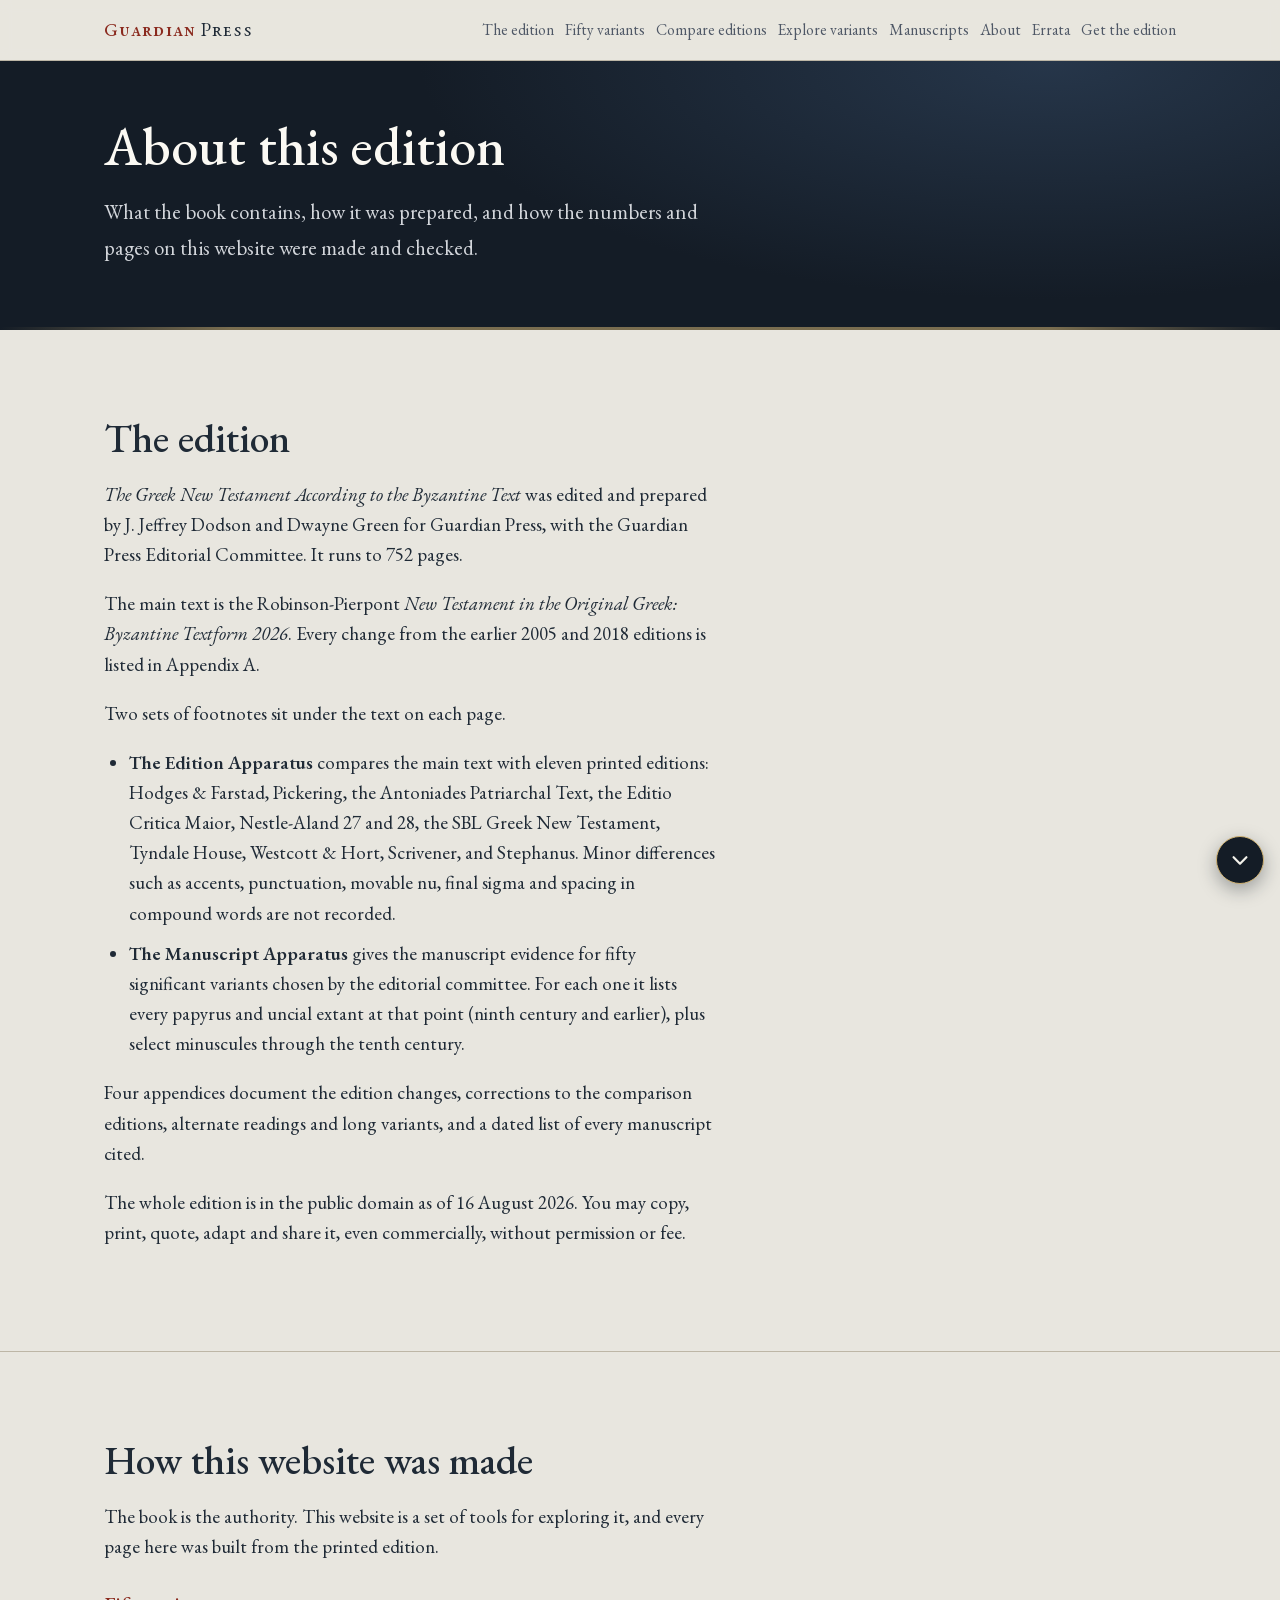
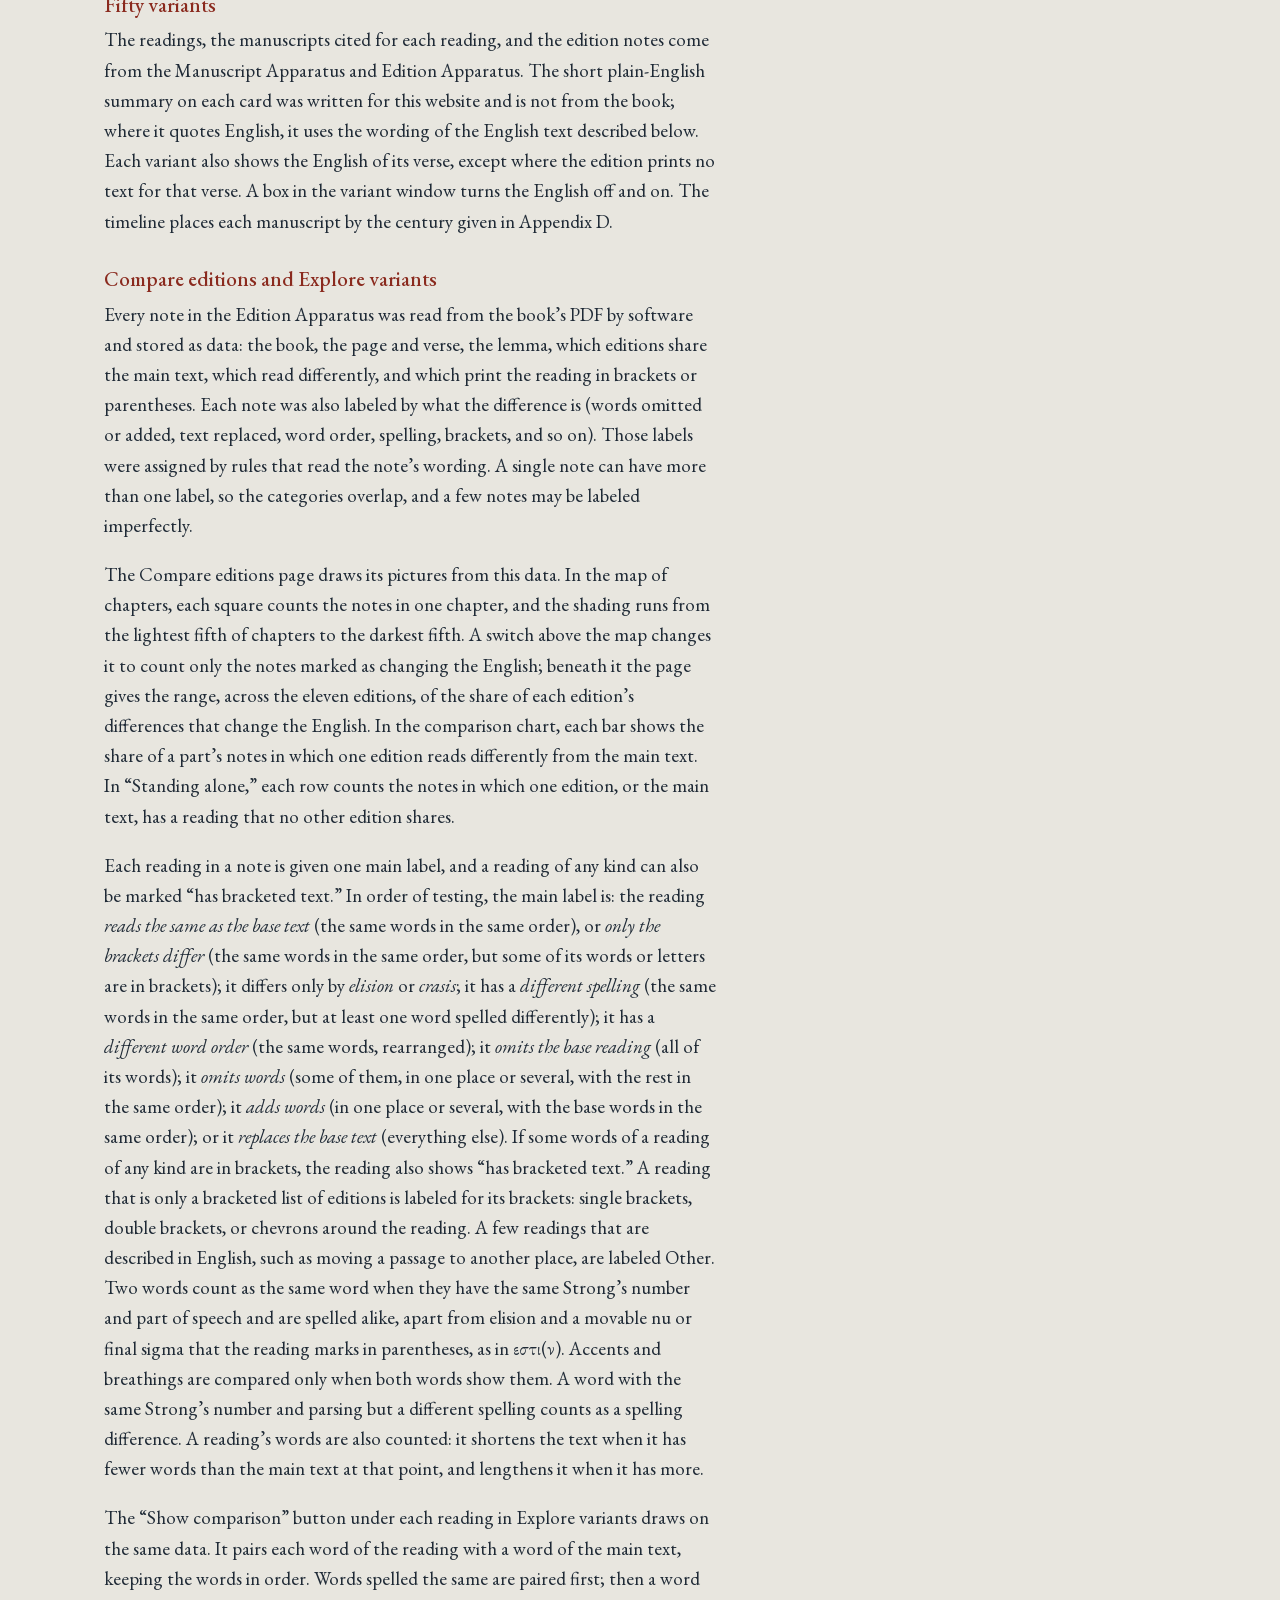
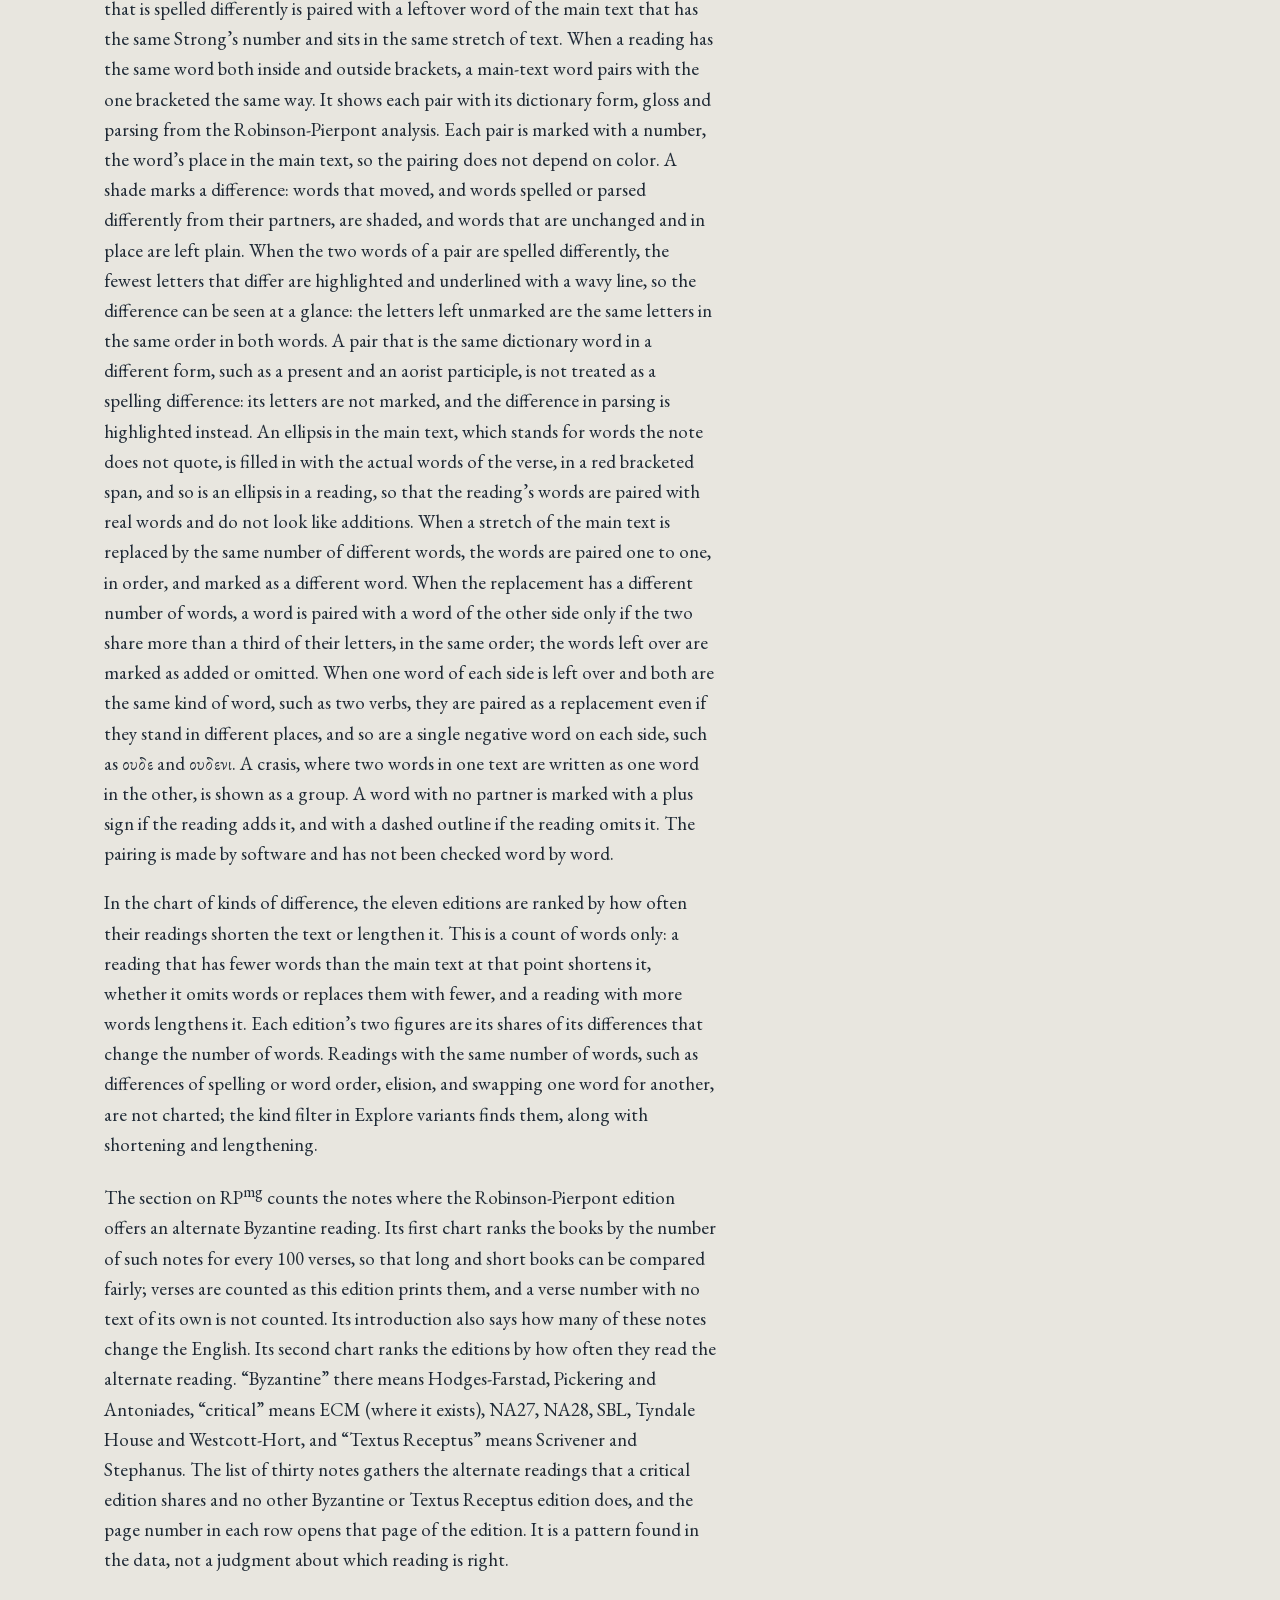
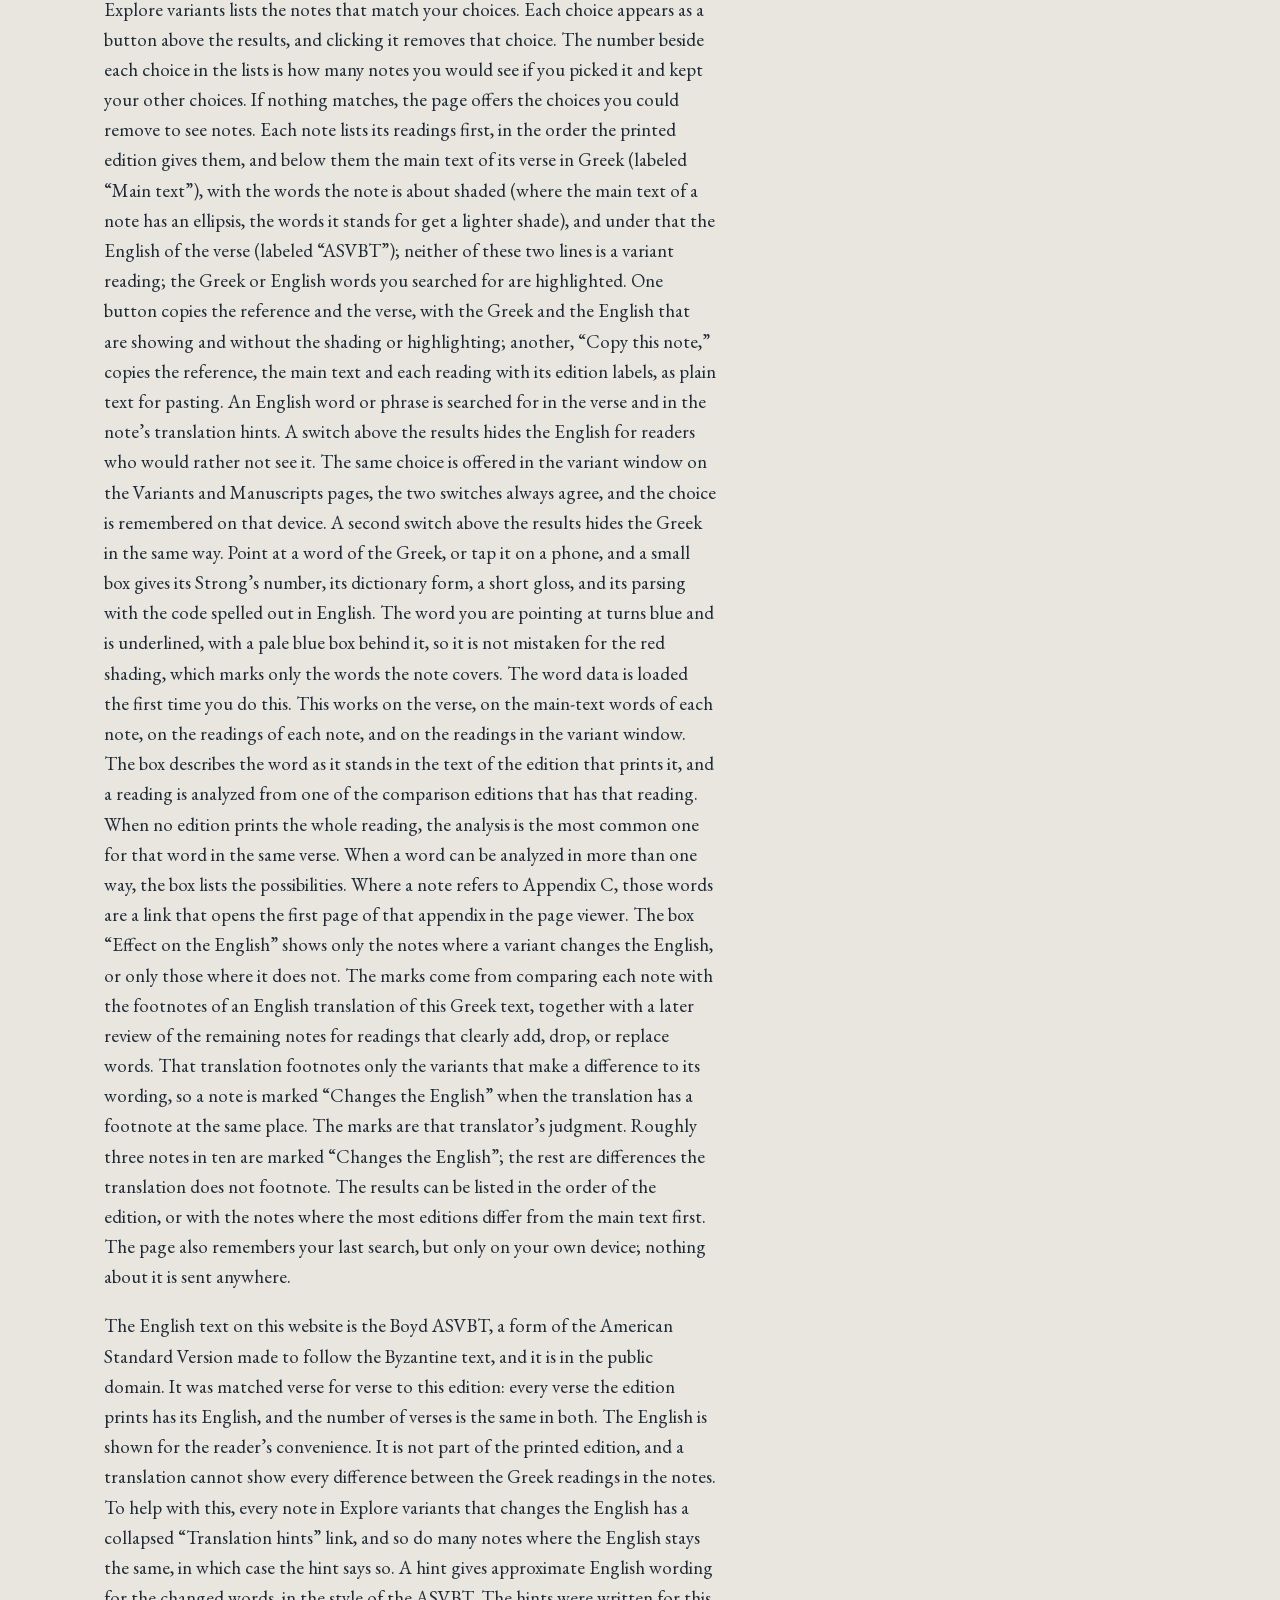
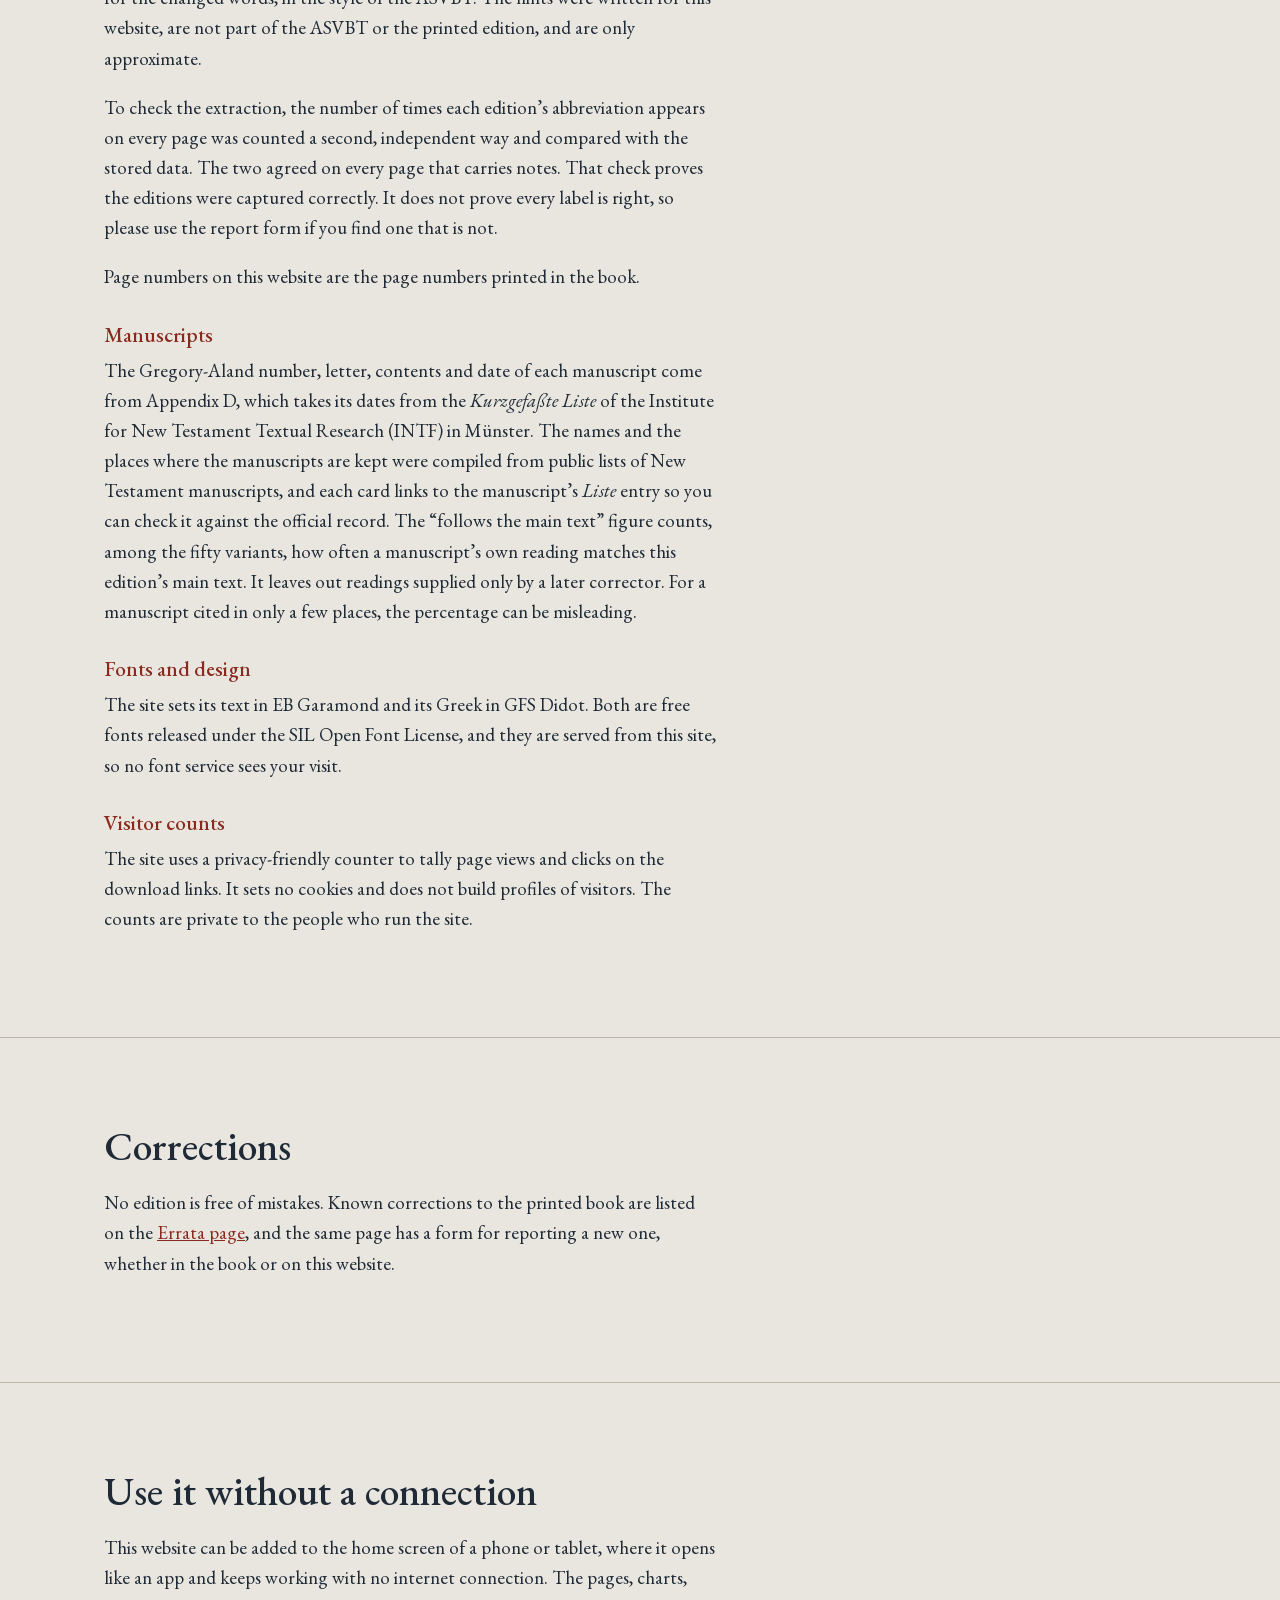
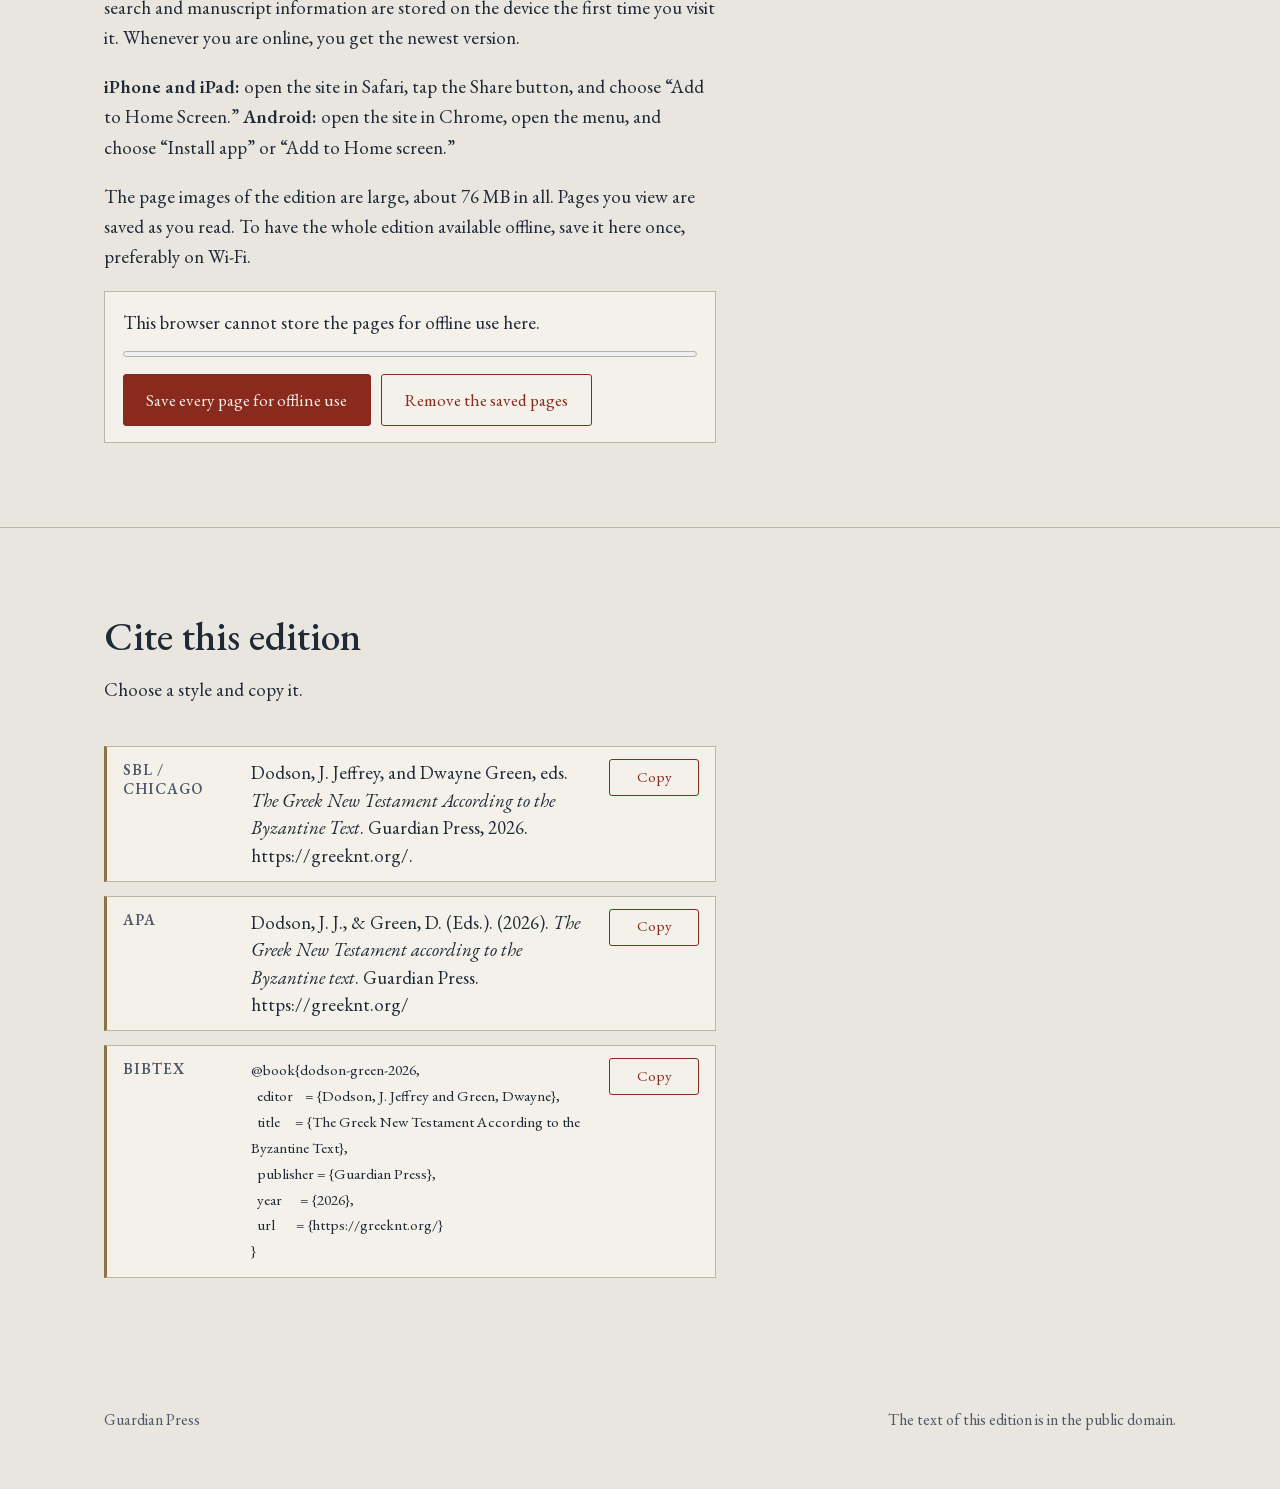
==== about.html @ 14563471 "Release" ====
<!doctype html>
<html lang="en">
<head>
<meta charset="utf-8">
<meta name="viewport" content="width=device-width, initial-scale=1">
<link rel="icon" href="favicon.ico" sizes="32x32">
<link rel="icon" href="favicon.svg" type="image/svg+xml">
<link rel="apple-touch-icon" href="apple-touch-icon.png">
<link rel="manifest" href="manifest.webmanifest">
<meta name="theme-color" content="#e8e6df">
<meta name="apple-mobile-web-app-capable" content="yes">
<meta name="apple-mobile-web-app-title" content="Greek NT">
<title>About this edition · The Greek New Testament According to the Byzantine Text</title>
<meta name="description" content="Who prepared the edition, what is in it, how the comparisons were made, and how the numbers on this website were produced and checked.">
<link rel="canonical" href="https://greeknt.org/about.html">
<meta property="og:type" content="website">
<meta property="og:site_name" content="Guardian Press">
<meta property="og:title" content="About this edition">
<meta property="og:description" content="Method and sources for The Greek New Testament According to the Byzantine Text.">
<meta property="og:url" content="https://greeknt.org/about.html">
<meta property="og:image" content="https://greeknt.org/images/social-about.jpg">
<meta name="twitter:card" content="summary_large_image">
<link rel="preload" href="fonts/EBGaramond-Regular.woff2" as="font" type="font/woff2" crossorigin>
<link rel="stylesheet" href="style.css">
<link rel="stylesheet" href="explorer.css">
<link rel="stylesheet" href="xhero.css">
<link rel="stylesheet" href="cite.css">
<link rel="stylesheet" href="about.css">
<link rel="stylesheet" href="print.css" media="print">
</head>
<body>
<a class="skip" href="#top">Skip to main content</a>

<header class="topbar">
  <div class="wrap">
    <a class="brand" href="index.html"><b>Guardian</b> Press</a>
    <nav class="nav" aria-label="Sections">
      <a href="index.html">The edition</a>
      <a href="variants.html">Fifty variants</a>
      <a href="stats.html">Compare editions</a>
      <a href="search.html">Explore variants</a>
      <a href="manuscripts.html">Manuscripts</a>
      <a href="about.html" aria-current="page">About</a>
      <a href="errata.html">Errata</a>
      <a class="nav-dl" href="index.html#get">Get the edition</a>
    </nav>
    <details class="navmenu">
      <summary>Menu</summary>
      <nav class="navmenu-list" aria-label="Menu">
        <a href="index.html">The edition</a>
        <a href="variants.html">Fifty variants</a>
        <a href="stats.html">Compare editions</a>
        <a href="search.html">Explore variants</a>
      <a href="manuscripts.html">Manuscripts</a>
      <a href="about.html" aria-current="page">About</a>
      <a href="errata.html">Errata</a>
        <a href="index.html#get">Get the edition</a>
      </nav>
    </details>
  </div>
</header>

<main id="top">

  <div class="xhero">
    <div class="wrap">
      <h1>About this edition</h1>
      <p class="lede">What the book contains, how it was prepared, and how the numbers and pages on this website were made and checked.</p>
    </div>
  </div>

  <section id="edition">
    <div class="wrap prose">
      <h2>The edition</h2>
      <p><i>The Greek New Testament According to the Byzantine Text</i> was edited and prepared by J. Jeffrey Dodson and Dwayne Green for Guardian Press, with the Guardian Press Editorial Committee. It runs to 752 pages.</p>
      <p>The main text is the Robinson-Pierpont <i>New Testament in the Original Greek: Byzantine Textform 2026</i>. Every change from the earlier 2005 and 2018 editions is listed in Appendix A.</p>
      <p>Two sets of footnotes sit under the text on each page.</p>
      <ul>
        <li><b>The Edition Apparatus</b> compares the main text with eleven printed editions: Hodges &amp; Farstad, Pickering, the Antoniades Patriarchal Text, the Editio Critica Maior, Nestle-Aland 27 and 28, the SBL Greek New Testament, Tyndale House, Westcott &amp; Hort, Scrivener, and Stephanus. Minor differences such as accents, punctuation, movable nu, final sigma and spacing in compound words are not recorded.</li>
        <li><b>The Manuscript Apparatus</b> gives the manuscript evidence for fifty significant variants chosen by the editorial committee. For each one it lists every papyrus and uncial extant at that point (ninth century and earlier), plus select minuscules through the tenth century.</li>
      </ul>
      <p>Four appendices document the edition changes, corrections to the comparison editions, alternate readings and long variants, and a dated list of every manuscript cited.</p>
      <p>The whole edition is in the public domain as of 16 August 2026. You may copy, print, quote, adapt and share it, even commercially, without permission or fee.</p>
    </div>
  </section>

  <section id="method">
    <div class="wrap prose">
      <h2>How this website was made</h2>
      <p>The book is the authority. This website is a set of tools for exploring it, and every page here was built from the printed edition.</p>

      <h3>Fifty variants</h3>
      <p>The readings, the manuscripts cited for each reading, and the edition notes come from the Manuscript Apparatus and Edition Apparatus. The short plain-English summary on each card was written for this website and is not from the book; where it quotes English, it uses the wording of the English text described below. Each variant also shows the English of its verse, except where the edition prints no text for that verse. A box in the variant window turns the English off and on. The timeline places each manuscript by the century given in Appendix D.</p>

      <h3>Compare editions and Explore variants</h3>
      <p>Every note in the Edition Apparatus was read from the book’s PDF by software and stored as data: the book, the page and verse, the lemma, which editions share the main text, which read differently, and which print the reading in brackets or parentheses. Each note was also labeled by what the difference is (words omitted or added, text replaced, word order, spelling, brackets, and so on). Those labels were assigned by rules that read the note’s wording. A single note can have more than one label, so the categories overlap, and a few notes may be labeled imperfectly.</p>
      <p>The Compare editions page draws its pictures from this data. In the map of chapters, each square counts the notes in one chapter, and the shading runs from the lightest fifth of chapters to the darkest fifth. A switch above the map changes it to count only the notes marked as changing the English; beneath it the page gives the range, across the eleven editions, of the share of each edition’s differences that change the English. In the comparison chart, each bar shows the share of a part’s notes in which one edition reads differently from the main text. In “Standing alone,” each row counts the notes in which one edition, or the main text, has a reading that no other edition shares.</p>
      <p>Each reading in a note is given one main label, and a reading of any kind can also be marked “has bracketed text.” In order of testing, the main label is: the reading <em>reads the same as the base text</em> (the same words in the same order), or <em>only the brackets differ</em> (the same words in the same order, but some of its words or letters are in brackets); it differs only by <em>elision</em> or <em>crasis</em>; it has a <em>different spelling</em> (the same words in the same order, but at least one word spelled differently); it has a <em>different word order</em> (the same words, rearranged); it <em>omits the base reading</em> (all of its words); it <em>omits words</em> (some of them, in one place or several, with the rest in the same order); it <em>adds words</em> (in one place or several, with the base words in the same order); or it <em>replaces the base text</em> (everything else). If some words of a reading of any kind are in brackets, the reading also shows “has bracketed text.” A reading that is only a bracketed list of editions is labeled for its brackets: single brackets, double brackets, or chevrons around the reading. A few readings that are described in English, such as moving a passage to another place, are labeled Other. Two words count as the same word when they have the same Strong’s number and part of speech and are spelled alike, apart from elision and a movable nu or final sigma that the reading marks in parentheses, as in εστι(ν). Accents and breathings are compared only when both words show them. A word with the same Strong’s number and parsing but a different spelling counts as a spelling difference. A reading’s words are also counted: it shortens the text when it has fewer words than the main text at that point, and lengthens it when it has more.</p>
      <p>The “Show comparison” button under each reading in Explore variants draws on the same data. It pairs each word of the reading with a word of the main text, keeping the words in order. Words spelled the same are paired first; then a word that is spelled differently is paired with a leftover word of the main text that has the same Strong’s number and sits in the same stretch of text. When a reading has the same word both inside and outside brackets, a main-text word pairs with the one bracketed the same way. It shows each pair with its dictionary form, gloss and parsing from the Robinson-Pierpont analysis. Each pair is marked with a number, the word’s place in the main text, so the pairing does not depend on color. A shade marks a difference: words that moved, and words spelled or parsed differently from their partners, are shaded, and words that are unchanged and in place are left plain. When the two words of a pair are spelled differently, the fewest letters that differ are highlighted and underlined with a wavy line, so the difference can be seen at a glance: the letters left unmarked are the same letters in the same order in both words. A pair that is the same dictionary word in a different form, such as a present and an aorist participle, is not treated as a spelling difference: its letters are not marked, and the difference in parsing is highlighted instead. An ellipsis in the main text, which stands for words the note does not quote, is filled in with the actual words of the verse, in a red bracketed span, and so is an ellipsis in a reading, so that the reading’s words are paired with real words and do not look like additions. When a stretch of the main text is replaced by the same number of different words, the words are paired one to one, in order, and marked as a different word. When the replacement has a different number of words, a word is paired with a word of the other side only if the two share more than a third of their letters, in the same order; the words left over are marked as added or omitted. When one word of each side is left over and both are the same kind of word, such as two verbs, they are paired as a replacement even if they stand in different places, and so are a single negative word on each side, such as ουδε and ουδενι. A crasis, where two words in one text are written as one word in the other, is shown as a group. A word with no partner is marked with a plus sign if the reading adds it, and with a dashed outline if the reading omits it. The pairing is made by software and has not been checked word by word.</p>
      <p>In the chart of kinds of difference, the eleven editions are ranked by how often their readings shorten the text or lengthen it. This is a count of words only: a reading that has fewer words than the main text at that point shortens it, whether it omits words or replaces them with fewer, and a reading with more words lengthens it. Each edition’s two figures are its shares of its differences that change the number of words. Readings with the same number of words, such as differences of spelling or word order, elision, and swapping one word for another, are not charted; the kind filter in Explore variants finds them, along with shortening and lengthening.</p>
      <p>The section on RP<sup>mg</sup> counts the notes where the Robinson-Pierpont edition offers an alternate Byzantine reading. Its first chart ranks the books by the number of such notes for every 100 verses, so that long and short books can be compared fairly; verses are counted as this edition prints them, and a verse number with no text of its own is not counted. Its introduction also says how many of these notes change the English. Its second chart ranks the editions by how often they read the alternate reading. “Byzantine” there means Hodges-Farstad, Pickering and Antoniades, “critical” means ECM (where it exists), NA27, NA28, SBL, Tyndale House and Westcott-Hort, and “Textus Receptus” means Scrivener and Stephanus. The list of thirty notes gathers the alternate readings that a critical edition shares and no other Byzantine or Textus Receptus edition does, and the page number in each row opens that page of the edition. It is a pattern found in the data, not a judgment about which reading is right.</p>
      <p>Explore variants lists the notes that match your choices. Each choice appears as a button above the results, and clicking it removes that choice. The number beside each choice in the lists is how many notes you would see if you picked it and kept your other choices. If nothing matches, the page offers the choices you could remove to see notes. Each note lists its readings first, in the order the printed edition gives them, and below them the main text of its verse in Greek (labeled “Main text”), with the words the note is about shaded (where the main text of a note has an ellipsis, the words it stands for get a lighter shade), and under that the English of the verse (labeled “ASVBT”); neither of these two lines is a variant reading; the Greek or English words you searched for are highlighted. One button copies the reference and the verse, with the Greek and the English that are showing and without the shading or highlighting; another, “Copy this note,” copies the reference, the main text and each reading with its edition labels, as plain text for pasting. An English word or phrase is searched for in the verse and in the note’s translation hints. A switch above the results hides the English for readers who would rather not see it. The same choice is offered in the variant window on the Variants and Manuscripts pages, the two switches always agree, and the choice is remembered on that device. A second switch above the results hides the Greek in the same way. Point at a word of the Greek, or tap it on a phone, and a small box gives its Strong’s number, its dictionary form, a short gloss, and its parsing with the code spelled out in English. The word you are pointing at turns blue and is underlined, with a pale blue box behind it, so it is not mistaken for the red shading, which marks only the words the note covers. The word data is loaded the first time you do this. This works on the verse, on the main-text words of each note, on the readings of each note, and on the readings in the variant window. The box describes the word as it stands in the text of the edition that prints it, and a reading is analyzed from one of the comparison editions that has that reading. When no edition prints the whole reading, the analysis is the most common one for that word in the same verse. When a word can be analyzed in more than one way, the box lists the possibilities. Where a note refers to Appendix C, those words are a link that opens the first page of that appendix in the page viewer. The box “Effect on the English” shows only the notes where a variant changes the English, or only those where it does not. The marks come from comparing each note with the footnotes of an English translation of this Greek text, together with a later review of the remaining notes for readings that clearly add, drop, or replace words. That translation footnotes only the variants that make a difference to its wording, so a note is marked “Changes the English” when the translation has a footnote at the same place. The marks are that translator’s judgment. Roughly three notes in ten are marked “Changes the English”; the rest are differences the translation does not footnote. The results can be listed in the order of the edition, or with the notes where the most editions differ from the main text first. The page also remembers your last search, but only on your own device; nothing about it is sent anywhere.</p>
      <p>The English text on this website is the Boyd ASVBT, a form of the American Standard Version made to follow the Byzantine text, and it is in the public domain. It was matched verse for verse to this edition: every verse the edition prints has its English, and the number of verses is the same in both. The English is shown for the reader’s convenience. It is not part of the printed edition, and a translation cannot show every difference between the Greek readings in the notes. To help with this, every note in Explore variants that changes the English has a collapsed “Translation hints” link, and so do many notes where the English stays the same, in which case the hint says so. A hint gives approximate English wording for the changed words, in the style of the ASVBT. The hints were written for this website, are not part of the ASVBT or the printed edition, and are only approximate.</p>
      <p>To check the extraction, the number of times each edition’s abbreviation appears on every page was counted a second, independent way and compared with the stored data. The two agreed on every page that carries notes. That check proves the editions were captured correctly. It does not prove every label is right, so please use the report form if you find one that is not.</p>
      <p>Page numbers on this website are the page numbers printed in the book.</p>

      <h3>Manuscripts</h3>
      <p>The Gregory-Aland number, letter, contents and date of each manuscript come from Appendix D, which takes its dates from the <i>Kurzgefaßte Liste</i> of the Institute for New Testament Textual Research (INTF) in Münster. The names and the places where the manuscripts are kept were compiled from public lists of New Testament manuscripts, and each card links to the manuscript’s <i>Liste</i> entry so you can check it against the official record. The “follows the main text” figure counts, among the fifty variants, how often a manuscript’s own reading matches this edition’s main text. It leaves out readings supplied only by a later corrector. For a manuscript cited in only a few places, the percentage can be misleading.</p>

      <h3>Fonts and design</h3>
      <p>The site sets its text in EB Garamond and its Greek in GFS Didot. Both are free fonts released under the SIL Open Font License, and they are served from this site, so no font service sees your visit.</p>
      <h3>Visitor counts</h3>
      <p>The site uses a privacy-friendly counter to tally page views and clicks on the download links. It sets no cookies and does not build profiles of visitors. The counts are private to the people who run the site.</p>
    </div>
  </section>

  <section id="corrections">
    <div class="wrap prose">
      <h2>Corrections</h2>
      <p>No edition is free of mistakes. Known corrections to the printed book are listed on the <a href="errata.html">Errata page</a>, and the same page has a form for reporting a new one, whether in the book or on this website.</p>
    </div>
  </section>

  <section id="offline">
    <div class="wrap prose">
      <h2>Use it without a connection</h2>
      <p>This website can be added to the home screen of a phone or tablet, where it opens like an app and keeps working with no internet connection. The pages, charts, search and manuscript information are stored on the device the first time you visit it. Whenever you are online, you get the newest version.</p>
      <p><b>iPhone and iPad:</b> open the site in Safari, tap the Share button, and choose “Add to Home Screen.” <b>Android:</b> open the site in Chrome, open the menu, and choose “Install app” or “Add to Home screen.”</p>
      <p>The page images of the edition are large, about 76 MB in all. Pages you view are saved as you read. To have the whole edition available offline, save it here once, preferably on Wi-Fi.</p>
      <div class="offline" id="offlineBox">
        <p id="offlineStatus" role="status" aria-live="polite">Checking what is saved on this device.</p>
        <progress id="offlineBar" value="0" max="752" aria-label="Pages saved"></progress>
        <div class="offline-actions">
          <button type="button" class="btn btn-primary" id="offlineSave">Save every page for offline use</button>
          <button type="button" class="btn btn-quiet" id="offlineClear" hidden>Remove the saved pages</button>
        </div>
      </div>
    </div>
  </section>

  <section id="cite">
    <div class="wrap">
      <div class="head">
        <h2>Cite this edition</h2>
        <p>Choose a style and copy it.</p>
      </div>
      <div class="cite-panel" id="cite-panel">
        <p>Dodson, J. Jeffrey, and Dwayne Green, eds. <i>The Greek New Testament According to the Byzantine Text</i>. Guardian Press, 2026. https://greeknt.org/.</p>
      </div>
    </div>
  </section>

</main>

<footer>
  <div class="wrap">
    <span>Guardian Press</span>
    <span>The text of this edition is in the public domain.</span>
  </div>
</footer>

<script src="cite.js"></script>
<script src="menu.js"></script>
<script src="backnav.js"></script>
<script src="pwa.js" defer></script>
<script src="scrolljump.js"></script>
<script data-goatcounter="https://greeknt.goatcounter.com/count" async src="https://gc.zgo.at/count.js"></script>
</body>
</html>
---- style.css ----
/* Self-hosted fonts (SIL Open Font License; see fonts/OFL-*.txt) */
@font-face{font-family:"EB Garamond";font-style:normal;font-weight:400;font-display:swap;src:url("fonts/EBGaramond-Regular.woff2") format("woff2")}
@font-face{font-family:"EB Garamond";font-style:normal;font-weight:500;font-display:swap;src:url("fonts/EBGaramond-Medium.woff2") format("woff2")}
@font-face{font-family:"EB Garamond";font-style:normal;font-weight:600;font-display:swap;src:url("fonts/EBGaramond-SemiBold.woff2") format("woff2")}
@font-face{font-family:"EB Garamond";font-style:italic;font-weight:400;font-display:swap;src:url("fonts/EBGaramond-Italic.woff2") format("woff2")}
@font-face{font-family:"GFS Didot";font-style:normal;font-weight:400;font-display:swap;src:url("fonts/GFSDidot-Regular.woff2") format("woff2")}

/* ---------- Colors: stone paper, iron-gall ink, rubric red ---------- */
:root{
  --stone:#e8e6df;      /* page background: soft, not bright */
  --vellum:#f3f1ea;     /* lighter surfaces */
  --ink:#1f2a36;        /* main text: blue-black like old ink */
  --ink-soft:#4f5866;
  --rubric:#8a2a1e;     /* the red scribes used for headings */
  --rubric-dark:#6c2016;
  --rule:#bdb6a6;
  --gilt:#8c7343;
  --measure:68ch;
}
*{box-sizing:border-box}
html{scroll-behavior:smooth}
@media (prefers-reduced-motion:reduce){html{scroll-behavior:auto}*{transition:none!important;animation:none!important}}
body{margin:0;background:var(--stone);color:var(--ink);font-family:"EB Garamond",Georgia,serif;font-size:1.18rem;line-height:1.7;-webkit-font-smoothing:antialiased}
.greek{font-family:"GFS Didot","EB Garamond",serif}
a{color:var(--rubric)}
a:hover{color:var(--rubric-dark)}
:focus-visible{outline:2px solid var(--rubric);outline-offset:3px}
.wrap{max-width:1120px;margin:0 auto;padding:0 24px}
h1,h2,h3{font-weight:500;line-height:1.2;margin:0}
h2{font-size:clamp(1.9rem,3.2vw,2.5rem);color:var(--ink)}
h3{font-size:1.35rem}
p{margin:0 0 1em}
.lede{font-size:1.3rem;color:var(--ink-soft);max-width:var(--measure)}

/* ---------- Top bar ---------- */
.topbar{position:sticky;top:0;z-index:20;background:rgba(232,230,223,.94);backdrop-filter:blur(6px);border-bottom:1px solid var(--rule)}
.topbar .wrap{display:flex;align-items:center;gap:24px;height:60px}
.brand{font-variant:small-caps;letter-spacing:.06em;font-size:1.15rem;text-decoration:none;color:var(--ink);white-space:nowrap}
.brand b{color:var(--rubric);font-weight:500}
.nav{display:flex;gap:16px;margin-left:auto;overflow-x:auto;scrollbar-width:none}
.nav::-webkit-scrollbar{display:none}
.nav a{color:var(--ink-soft);text-decoration:none;font-size:.97rem;white-space:nowrap}
.nav a:hover{color:var(--rubric)}
.nav a[href="#public-domain"],.nav a[href="#appendices"]{display:none}
.navmenu{display:none;margin-left:auto;position:relative}
.navmenu summary{list-style:none;cursor:pointer;font-size:1rem;display:flex;align-items:center;gap:.6em;color:var(--ink);border:1px solid var(--ink);border-radius:3px;padding:.35em .85em .35em .75em;user-select:none}
.navmenu summary::before{content:"";width:16px;height:2px;background:currentColor;box-shadow:0 -5px 0 currentColor,0 5px 0 currentColor;flex:none}
.navmenu summary::-webkit-details-marker{display:none}
.navmenu[open] summary{background:var(--rubric);border-color:var(--rubric);color:#f6efe6}
.navmenu-list{position:absolute;right:0;top:calc(100% + 12px);min-width:220px;background:#f4f1ea;border:1px solid var(--rule);box-shadow:0 8px 24px rgba(30,40,55,.18);padding:6px 0;display:flex;flex-direction:column}
.navmenu-list a{padding:.65em 1.2em;color:var(--ink);text-decoration:none;font-size:1.05rem}
.navmenu-list a:hover{background:rgba(138,42,30,.07);color:var(--rubric)}

/* ---------- Buttons ---------- */
.btn{display:inline-block;font:inherit;font-size:1.08rem;padding:.6em 1.3em;border-radius:3px;text-decoration:none;cursor:pointer;border:1px solid var(--rubric);transition:background .15s,color .15s}
.btn-primary{background:var(--rubric);color:#f6efe6}
.btn-primary:hover{background:var(--rubric-dark);color:#fff}
.btn-quiet{background:transparent;color:var(--rubric)}
.btn-quiet:hover{background:rgba(138,42,30,.07)}

/* ---------- Opening: the text itself ---------- */
.opening{padding:72px 0 64px;border-bottom:1px solid var(--rule)}
.opening .wrap{display:grid;grid-template-columns:1fr 1.05fr;gap:56px;align-items:center}
.opening h1{font-size:clamp(2.5rem,5vw,3.8rem);letter-spacing:-.005em}
.opening .h1-sub{display:block;font-size:.5em;color:var(--rubric);margin-top:.35em;letter-spacing:.01em}
.opening .sub{font-size:1.35rem;color:var(--ink-soft);margin:18px 0 30px;max-width:30ch;font-style:italic}
.actions{display:flex;flex-wrap:wrap;gap:12px;align-items:center}
.note{font-size:1rem;color:var(--ink-soft);margin-top:18px}
.seal{margin:0;background:var(--vellum);border:1px solid var(--rule);padding:40px 40px 30px;text-align:center;box-shadow:0 1px 0 #fff inset,0 18px 40px -28px rgba(31,42,54,.45);position:relative}
.seal::before{content:"";position:absolute;inset:10px;border:1px solid rgba(140,115,67,.45);pointer-events:none}
.seal img{display:block;width:100%;max-width:340px;height:auto;margin:0 auto}
.seal figcaption{margin-top:18px;font-size:1rem;color:var(--ink-soft);font-style:italic}
.incipit{background:var(--vellum);border:1px solid var(--rule);padding:44px 44px 36px;position:relative;box-shadow:0 1px 0 #fff inset,0 18px 40px -28px rgba(31,42,54,.45)}
.incipit .book{font-family:"GFS Didot",serif;color:var(--rubric);letter-spacing:.18em;text-align:center;font-size:1.05rem;margin-bottom:22px}
.incipit p{font-family:"GFS Didot",serif;font-size:clamp(1.35rem,2.3vw,1.7rem);line-height:1.75;margin:0;text-align:justify;hyphens:none}
.incipit .first{color:var(--rubric)}
.incipit sup{color:var(--rubric);font-size:.5em;font-family:"EB Garamond",serif;margin-right:.15em}
.incipit .ref{font-size:.95rem;color:var(--ink-soft);text-align:right;margin-top:16px;font-style:italic}

/* ---------- Sections ---------- */
section{padding:84px 0;border-bottom:1px solid var(--rule)}
section:last-of-type{border-bottom:0}
.head{margin-bottom:40px;max-width:var(--measure)}
.head h2{margin-bottom:14px}

/* What's inside: a ruled list, like a glossary */
.contents{display:grid;grid-template-columns:1fr 1fr;gap:0 56px;border-top:1px solid var(--rule)}
.entry{padding:28px 0;border-bottom:1px solid var(--rule)}
.entry h3{color:var(--rubric);margin-bottom:8px}
.entry p{margin:0;color:var(--ink)}

/* ---------- Explore a page ---------- */
.explore{display:grid;grid-template-columns:minmax(0,1fr) minmax(0,1fr);gap:48px;align-items:start}
.pagewrap{position:relative;border:1px solid var(--rule);box-shadow:0 22px 44px -30px rgba(31,42,54,.55);background:#fff;line-height:0}
.pagewrap img{width:100%;height:auto;display:block}
.hot{position:absolute;border:1.5px solid rgba(138,42,30,.85);box-shadow:0 0 0 1px rgba(255,255,255,.75);border-radius:3px;background:transparent;padding:0;cursor:pointer;transition:background .15s,border-color .15s}
@media (hover:hover){.hot:hover{background:rgba(138,42,30,.1);border-color:rgb(138,42,30)}}
.hot.on{background:rgba(140,115,67,.2);border:1.5px solid var(--gilt)}
.hot.small{border-radius:50%}
.hot.big{border-color:rgba(138,42,30,.55)}
.hot.big.on{border-color:var(--gilt)}
.panel{position:sticky;top:90px}
.panel .hint{color:var(--ink-soft);font-style:italic;margin-bottom:22px}
.panel .card{background:var(--vellum);border-left:3px solid var(--rubric);padding:28px 30px;min-height:230px}
.panel .card h3{color:var(--rubric);margin-bottom:10px}
.panel .card p{margin:0 0 .8em}
.chips{display:flex;flex-wrap:wrap;gap:8px;margin-bottom:18px}
.chip{font:inherit;font-size:.95rem;background:transparent;border:1px solid var(--rule);color:var(--ink-soft);padding:.25em .8em;border-radius:20px;cursor:pointer}
.chip:hover{border-color:var(--rubric);color:var(--rubric)}
.chip.on{background:var(--ink);color:var(--vellum);border-color:var(--ink)}
.disclaim{font-size:.92rem;color:var(--ink-soft);margin-top:18px;font-style:italic}

/* ---------- Sample pages carousel ---------- */
.samples{display:grid;grid-template-columns:minmax(0,1fr) minmax(0,1.1fr);gap:56px;align-items:center}
.carousel{position:relative;max-width:460px;margin:0 auto;width:100%}
.viewport{overflow:hidden}
.track{display:flex;transition:transform .45s cubic-bezier(.3,.7,.2,1)}
.slide{flex:0 0 100%;padding:6px 10px 30px}
.slide img,.ph{display:block;width:100%;height:auto;aspect-ratio:5/7.4;object-fit:contain;background:#fbf9f3;border:1px solid var(--rule);box-shadow:0 22px 40px -28px rgba(31,42,54,.6)}
.ph{padding:12% 11%;display:flex;flex-direction:column;gap:.55em}
.ph .t{font-family:"GFS Didot",serif;color:var(--rubric);text-align:center;letter-spacing:.15em;margin-bottom:.8em}
.ph .l{height:.42em;background:#ddd6c8;border-radius:2px}
.ph .s{margin-top:auto;border-top:1px solid var(--rule);padding-top:.6em;display:flex;flex-direction:column;gap:.45em}
.ph .s .l{height:.32em;background:#e2dccf}
.ph .tag{text-align:center;font-style:italic;font-size:.85rem;color:var(--ink-soft);margin-top:.4em}
.arrow{position:absolute;top:44%;transform:translateY(-50%);width:44px;height:44px;border-radius:50%;border:1px solid var(--rule);background:var(--vellum);color:var(--ink);font-size:1.5rem;line-height:1;cursor:pointer;display:grid;place-items:center}
.arrow:hover{border-color:var(--rubric);color:var(--rubric)}
.arrow.prev{left:-18px}.arrow.next{right:-18px}
.counter{text-align:center;color:var(--ink-soft);font-size:1rem}
.counter b{color:var(--ink);font-weight:500}
.dots{display:flex;justify-content:center;gap:0;margin-top:6px}
.dot{position:relative;width:24px;height:24px;border:0;background:none;padding:0;cursor:pointer}
.dot::before{content:"";position:absolute;inset:7px;border:1px solid var(--rubric);border-radius:50%}
.dot.on::before{background:var(--rubric)}

/* ---------- Appendices ---------- */
.appx{list-style:none;padding:0;margin:0;border-top:1px solid var(--rule)}
.appx li{display:grid;grid-template-columns:110px 1fr;gap:24px;padding:24px 0;border-bottom:1px solid var(--rule)}
.appx .num{font-family:"GFS Didot",serif;color:var(--rubric);font-size:1.25rem}
.appx h3{margin-bottom:4px}
.appx p{margin:0;color:var(--ink-soft)}

/* ---------- Public domain ---------- */
.pd{background:var(--ink);color:#e9e5dc;border-bottom:0}
.pd h2{color:#f3efe6}
.pd .wrap{display:grid;grid-template-columns:1fr 1fr;gap:56px;align-items:center}
.pd .date{font-family:"GFS Didot",serif;font-size:clamp(2rem,4vw,3rem);color:#e3c9a0;line-height:1.1;margin-top:14px}
.pd ul{margin:0;padding:0;list-style:none}
.pd li{padding:12px 0;border-bottom:1px solid rgba(233,229,220,.18)}
.pd li:last-child{border-bottom:0}

/* ---------- Get the edition ---------- */
.ways{border-top:1px solid var(--rule)}
.way{display:grid;grid-template-columns:1fr auto;gap:32px;align-items:center;padding:30px 0;border-bottom:1px solid var(--rule)}
.way h3{margin-bottom:6px}
.way p{margin:0;color:var(--ink-soft);max-width:var(--measure)}
.way .fine{font-size:1rem;margin-top:10px;font-style:italic}

footer{padding:44px 0 56px;color:var(--ink-soft);font-size:1rem}
footer .wrap{display:flex;flex-wrap:wrap;gap:12px 32px;justify-content:space-between}


/* Enlarge + magnified close-ups */
.pagecol{min-width:0}
.enlarge{display:block;margin:14px auto 0;font:inherit;font-size:1rem;background:transparent;color:var(--rubric);border:1px solid var(--rubric);border-radius:3px;padding:.4em 1.1em;cursor:pointer}
.enlarge:hover{background:rgba(138,42,30,.07)}
.zoomset{margin-top:20px;display:grid;gap:12px}
.zoom{margin:0;background:#fbf9f3;border:1px solid var(--rule);padding:8px 10px 6px}
.zoom img{display:block;width:100%;height:auto}
.zoom figcaption{font-size:.9rem;color:var(--ink-soft);font-style:italic;margin-top:4px}
dialog#lightbox{border:0;padding:0;background:#fff;max-width:96vw;max-height:94vh;overflow:auto;box-shadow:0 30px 80px rgba(0,0,0,.45)}
dialog#lightbox::backdrop{background:rgba(31,42,54,.72)}
dialog#lightbox img{display:block;width:min(1200px,94vw);max-width:none;height:auto}
.lbclose{position:sticky;top:10px;float:right;margin:10px 10px 0 0;z-index:2;font:inherit;font-size:1rem;background:var(--ink);color:var(--vellum);border:0;border-radius:3px;padding:.4em 1em;cursor:pointer}

/* Byline */
.byline{font-size:1rem;color:var(--ink-soft);margin:-14px 0 28px;font-variant:small-caps;letter-spacing:.04em}

/* Eleven editions */
.editions{margin-top:56px;display:grid;grid-template-columns:repeat(3,1fr);gap:36px}
.editions h3{font-size:1.15rem;color:var(--rubric);margin-bottom:10px}
.editions dl{margin:0;display:grid;grid-template-columns:auto 1fr;gap:6px 14px;font-size:1.02rem}
.editions dt{font-variant:small-caps;letter-spacing:.03em;color:var(--ink);font-weight:500}
.editions dd{margin:0;color:var(--ink-soft)}
.editions .intro{grid-column:1/-1;margin:0;max-width:var(--measure)}
.editions .also{grid-column:1/-1}
.editions dt sup{font-variant:normal;letter-spacing:0}

/* Fifty variants */
details.fifty{margin-top:44px;border-top:1px solid var(--rule);border-bottom:1px solid var(--rule)}
details.fifty summary{cursor:pointer;padding:18px 0;font-size:1.2rem;color:var(--rubric);list-style:none}
details.fifty summary::-webkit-details-marker{display:none}
details.fifty summary::before{content:"+";display:inline-block;width:1.2em;color:var(--gilt)}
details.fifty[open] summary::before{content:"−"}
.fifty ul{columns:4 180px;column-gap:28px;list-style:none;padding:0 0 22px;margin:0;font-size:1.02rem}
.fifty li{padding:3px 0;break-inside:avoid;display:flex;justify-content:space-between;gap:10px;border-bottom:1px dotted rgba(189,182,166,.6)}
.fifty li span{color:var(--ink-soft);font-size:.92rem}

.dedication{margin:22px 0 0;padding-left:18px;border-left:2px solid #e3c9a0;font-style:italic;color:#d9d3c6;font-size:1.05rem}
.slide a{display:block}

/* Small layout helpers (formerly inline styles) */
.head-flush{margin-bottom:0}
.counter-left{text-align:left;margin-top:24px}
.pd-lede{margin-top:14px}

.fifty-link{margin:22px 0 0;font-size:1.15rem}

/* Accessibility */
.skip{position:absolute;left:12px;top:-60px;z-index:100;background:var(--rubric);color:#fff;padding:.6em 1em;border-radius:3px;text-decoration:none;font-size:1rem}
.skip:focus{top:12px}
.hot{min-width:24px;min-height:24px}
.agree th.pass button{min-width:24px;min-height:24px}

/* Jump to top / bottom button on long pages (see scrolljump.js) */
.jump{position:fixed;right:16px;bottom:calc(16px + env(safe-area-inset-bottom,0px));width:48px;height:48px;padding:0;border-radius:50%;background:#141c26;color:#f3f1ea;border:1.5px solid #cdb072;display:flex;align-items:center;justify-content:center;cursor:pointer;z-index:30;box-shadow:0 6px 18px rgba(20,28,38,.35);transition:opacity .2s,visibility .2s,background .15s}
.jump:hover{background:#1c2733}
.jump:focus-visible{outline:3px solid #cdb072;outline-offset:3px}
.jump svg{display:block}
.jump-bottom svg{transform:rotate(180deg)}
.jump-hidden{opacity:0;visibility:hidden;pointer-events:none}
@media (prefers-reduced-motion:reduce){.jump{transition:none}}
@media print{.jump{display:none!important}}

/* Back and forward buttons in the top bar, only when running as an installed app (see backnav.js) */
.histnav{display:flex;gap:4px;flex:none;margin-right:-8px}
.histbtn{width:40px;height:40px;padding:0;display:flex;align-items:center;justify-content:center;background:none;border:1px solid var(--rule);border-radius:50%;color:var(--ink);cursor:pointer}
.histbtn:hover:not(:disabled){background:rgba(31,42,54,.08)}
.histbtn:focus-visible{outline:3px solid var(--gilt,#cdb072);outline-offset:2px}
.histbtn:disabled{opacity:.3;cursor:default}
.histbtn svg{display:block}
@media print{.histnav{display:none!important}}

/* How to read a page: on phones the explanation is a sheet that slides up from the bottom (see script.js) */
.sheetbar{display:none}

/* The longer "Compare editions" link needs a little more room in the top bar */
.nav{gap:11px}

@media (max-width:1250px){.nav a[href="#samples"]{display:none}}
@media (max-width:1130px){.nav a[href="#explore"]{display:none}}
@media (max-width:1060px){.nav a[href="#grid"]{display:none}}
@media (max-width:1060px){.nav a[href="#timeline"]{display:none}}
@media (max-width:860px){.nav{display:none}.navmenu{display:block}}
@media (max-width:860px){.seal{padding:28px 24px 22px}.seal img{max-width:260px}}
@media (max-width:860px){.opening .wrap{grid-template-columns:1fr;gap:40px}.incipit{padding:30px 24px}}
@media (max-width:760px){.contents{grid-template-columns:1fr}}
@media (max-width:860px){.explore{grid-template-columns:1fr}}
@media (max-width:860px){.samples{grid-template-columns:minmax(0,1fr)}}
@media (max-width:560px){.arrow.prev{left:-4px}.arrow.next{right:-4px}}
@media (max-width:560px){.appx li{grid-template-columns:1fr;gap:4px}}
@media (max-width:760px){.pd .wrap{grid-template-columns:1fr;gap:28px}}
@media (max-width:700px){.way{grid-template-columns:1fr;gap:16px}}
@media (max-width:860px){dialog#lightbox img{width:1000px}}
@media (max-width:860px){.editions{grid-template-columns:1fr}}
@media (max-width:420px){.topbar .wrap{gap:12px}.histbtn{width:38px;height:38px}}
@media (max-width:360px){.is-app .topbar .wrap{gap:8px}.is-app .brand{font-size:1rem;letter-spacing:.03em}.is-app .histbtn{width:34px;height:34px}.is-app .histnav{gap:2px;margin-right:-4px}}
@media (max-width:860px){
  .panel{position:fixed;top:auto;left:0;right:0;bottom:0;z-index:40;display:flex;flex-direction:column;max-height:46vh;max-height:46dvh;background:var(--vellum);border-top:3px solid var(--rubric);box-shadow:0 -10px 30px -12px rgba(20,28,38,.45);padding-bottom:env(safe-area-inset-bottom,0px);transform:translateY(105%);visibility:hidden;transition:transform .25s ease,visibility 0s linear .25s}
  .panel.open{transform:none;visibility:visible;transition:transform .25s ease}
  .panel .chips{display:none}
  .sheetbar{display:flex;align-items:center;gap:6px;flex:none;padding:6px 10px;border-bottom:1px solid var(--rule)}
  .sheetbar button{font:inherit;font-size:1rem;min-height:44px;min-width:44px;padding:0 .9em;background:none;border:1px solid var(--rule);border-radius:22px;color:var(--ink);cursor:pointer}
  .sheetbar button:active{background:rgba(31,42,54,.08)}
  .sheetbar button:focus-visible{outline:3px solid var(--gilt,#cdb072);outline-offset:2px}
  .sb-count{flex:1;text-align:center;color:var(--ink-soft);font-size:.95rem}
  .sheetbar .sb-close{font-size:1.6rem;line-height:1;padding:0}
  .panel .card{flex:1 1 auto;min-height:0;overflow-y:auto;overscroll-behavior:contain;-webkit-overflow-scrolling:touch;border-left:0;padding:16px 20px 22px}
}
@media (max-width:860px) and (prefers-reduced-motion:reduce){.panel,.panel.open{transition:none}}
@media (max-width:940px){.nav{display:none}.navmenu{display:block}}
@media (max-width:1130px){.nav{gap:10px}.nav a{font-size:.93rem}}
---- explorer.css ----
/* Variants explorer + manuscript timeline. Uses the tokens from style.css */
:root{
  --r0:#8a2a1e; --r1:#2f5d7c; --r2:#8c7343; --r3:#4d6b4a; --r4:#6b4a6b;
}
.xhero{padding:64px 0 48px;border-bottom:1px solid var(--rule)}
.xhero h1{font-size:clamp(2.3rem,4.6vw,3.4rem)}
.xhero .lede{margin-top:16px}
.xnote{max-width:var(--measure);font-size:1rem;color:var(--ink-soft);border-left:3px solid var(--gilt);padding:4px 0 4px 14px;margin:22px 0 0}
.xnote b{color:var(--ink);font-weight:600}

.controls{display:flex;flex-wrap:wrap;gap:14px 22px;align-items:center;margin-bottom:26px}
.seg{display:flex;flex-wrap:wrap;gap:0;border:1px solid var(--rule);border-radius:3px;overflow:hidden;background:var(--vellum)}
.seg button{font:inherit;font-size:1rem;padding:.35em .95em;background:transparent;border:0;border-right:1px solid var(--rule);color:var(--ink-soft);cursor:pointer}
.seg button:last-child{border-right:0}
.seg button:hover{background:rgba(138,42,30,.06)}
.seg button[aria-pressed="true"]{background:var(--rubric);color:#f6efe6}
.count{margin:0;font-size:1rem;color:var(--ink-soft);font-style:italic}
.pick{font-size:1rem;color:var(--ink-soft);display:flex;align-items:center;gap:10px}
.pick select{font:inherit;font-size:1rem;padding:.35em .6em;border:1px solid var(--rule);background:var(--vellum);color:var(--ink);border-radius:3px;max-width:100%}

/* Variant cards */
.vgrid{list-style:none;margin:0;padding:0;display:grid;grid-template-columns:repeat(auto-fill,minmax(min(100%,320px),1fr));gap:16px}
.vcard{margin:0}
.vcard button{display:flex;flex-direction:column;gap:8px;width:100%;height:100%;text-align:left;font:inherit;background:var(--vellum);border:1px solid var(--rule);padding:18px 20px 16px;cursor:pointer;color:var(--ink);transition:border-color .15s,box-shadow .15s}
.vcard button:hover{border-color:var(--rubric);box-shadow:0 10px 24px -20px rgba(31,42,54,.6)}
.vcard .ref{font-size:1.3rem;color:var(--rubric);font-weight:500;line-height:1.2}
.vcard .what{font-size:1.05rem;line-height:1.5;margin:0;flex:1}
.vcard .meta{font-size:.95rem;color:var(--ink-soft);display:flex;gap:10px;flex-wrap:wrap;align-items:baseline}
.vcard .tag{border:1px solid var(--rule);padding:0 .5em;border-radius:2px;font-size:.88rem}
.vempty{grid-column:1/-1;color:var(--ink-soft);font-style:italic}

/* Dialog */
dialog#vdialog{width:min(980px,96vw);max-height:92vh;overflow:hidden;padding:0;border:1px solid var(--rule);background:var(--stone);color:var(--ink);box-shadow:0 30px 80px -30px rgba(0,0,0,.55)}
dialog#vdialog::backdrop{background:rgba(31,42,54,.55)}
.vd{display:flex;flex-direction:column;max-height:calc(92vh - 2px)}
.vd-bar{display:flex;gap:8px;align-items:center;padding:10px 16px;border-bottom:1px solid var(--rule);background:var(--vellum);flex:0 0 auto}
.vd-nav,.vd-close{font:inherit;font-size:1.05rem;background:transparent;border:1px solid var(--rule);color:var(--ink);padding:.2em .8em;cursor:pointer;border-radius:3px}
.vd-nav{font-size:1.4rem;line-height:1;padding:.1em .6em}
.vd-close{margin-left:auto}
.vd-nav:hover,.vd-close:hover{border-color:var(--rubric);color:var(--rubric)}
.vd-body{overflow:auto;padding:26px 30px 34px}
.vd-body h3{font-size:clamp(1.7rem,3vw,2.2rem);color:var(--rubric);margin-bottom:6px}
.vd-body .where{color:var(--ink-soft);font-size:1rem;margin-bottom:14px}
.vd-body .summary{font-size:1.25rem;max-width:var(--measure);margin-bottom:26px}
.vd-body h4{font-size:1.05rem;font-weight:600;margin:30px 0 12px;padding-bottom:6px;border-bottom:1px solid var(--rule);color:var(--ink)}
.rd{margin:0 0 18px;padding:14px 18px 16px;background:var(--vellum);border:1px solid var(--rule);border-left:5px solid var(--c)}
.rd .rl{display:flex;flex-wrap:wrap;gap:6px 12px;align-items:baseline;margin-bottom:6px}
.rd .rl b{font-weight:600;font-size:1.1rem}
.rd .badge{font-size:.85rem;color:#fff;background:var(--c);padding:0 .55em;border-radius:2px}
.rd .gk{font-family:"GFS Didot","EB Garamond",serif;font-size:1.08rem;line-height:1.6;margin:0 0 8px;color:var(--ink)}
.rd .early{font-size:.98rem;color:var(--ink-soft);margin:0 0 8px}
.rd.stat{border-left-style:dashed}
.chips{display:flex;flex-wrap:wrap;gap:6px}
.w{font:inherit;font-size:.98rem;line-height:1.2;display:inline-flex;align-items:baseline;gap:5px;padding:.28em .6em;border:1px solid var(--rule);background:var(--stone);color:var(--ink);cursor:pointer;border-radius:2px}
.w:hover{border-color:var(--rubric);color:var(--rubric)}
.w small{font-size:.78rem;color:var(--ink-soft)}
.w.unl{border-style:dashed;cursor:default}
.w.unl:hover{border-color:var(--rule);color:var(--ink)}
.w .gl{font-family:"GFS Didot","EB Garamond",serif}
.notes{margin:8px 0 0;padding:0;list-style:none;font-size:.95rem;color:var(--ink-soft)}
.notes li{margin:2px 0}
.keyline{font-size:.95rem;color:var(--ink-soft);margin:6px 0 0}

/* Edition grid */
.edgrid{display:grid;grid-template-columns:repeat(3,1fr);gap:18px}
.edgrid h5{margin:0 0 8px;font-size:.98rem;font-weight:600;color:var(--ink-soft)}
.edgrid ul{list-style:none;margin:0;padding:0;display:grid;gap:6px}
.edgrid li{display:flex;gap:10px;align-items:baseline;padding:6px 10px;border:1px solid var(--rule);background:var(--vellum);font-size:.98rem}
.edgrid li b{min-width:3.2em}
.edgrid li span{color:var(--ink-soft);line-height:1.35}
.edgrid li.differs{border-color:var(--rubric)}
.edgrid li.differs b{color:var(--rubric)}
.edgrid li.bracket,.edgrid li.double,.edgrid li.split{border-color:var(--gilt)}
.edgrid li.na{opacity:.6}
.edgrid .gk{font-family:"GFS Didot","EB Garamond",serif}
.edfoot{font-size:.95rem;color:var(--ink-soft);margin:12px 0 0;max-width:var(--measure)}
.tl-link{margin-top:24px}

/* Timeline */
.tl-controls{align-items:flex-end}
.legend{display:flex;flex-wrap:wrap;gap:8px 18px;margin:0 0 20px;font-size:.98rem}
.legend span{display:inline-flex;align-items:center;gap:7px}
.legend i{display:inline-block;width:14px;height:14px;background:var(--c);border-radius:2px}
.tl-layout{display:grid;grid-template-columns:minmax(0,1fr) 320px;gap:32px;align-items:start}
.tl{border-top:1px solid var(--rule)}
.era{display:grid;grid-template-columns:110px minmax(0,1fr);gap:18px;padding:16px 0;border-bottom:1px solid var(--rule)}
.era h3{font-size:1.15rem;color:var(--rubric);line-height:1.2}
.era h3 small{display:block;font-size:.9rem;color:var(--ink-soft);font-weight:400;margin-top:2px}
.era.empty{display:none}
.tl .m{font:inherit;font-size:1rem;display:inline-flex;align-items:baseline;gap:4px;padding:.25em .55em;border:1px solid var(--rule);background:var(--vellum);color:var(--ink);cursor:pointer;border-radius:2px;position:relative}
.tl .m:hover{border-color:var(--rubric)}
.tl .m small{font-size:.76rem;color:var(--ink-soft)}
.tl .m .gl{font-family:"GFS Didot","EB Garamond",serif}
.tl .m[aria-pressed="true"]{background:var(--ink);color:#f3f1ea;border-color:var(--ink)}
.tl .m[aria-pressed="true"] small{color:#d8d3c6}
.tl .m.dim{opacity:.35}
.tl .m.hl{background:var(--c);border-color:var(--c);color:#fff}
.tl .m.hl small{color:#f1ece3}
.tl .m sup{font-size:.7rem;margin-left:2px}
.tl .m.edge::after{content:"";display:none}
.msinfo{position:sticky;top:78px;background:var(--vellum);border:1px solid var(--rule);padding:22px 22px 20px;min-height:160px}
.msinfo .empty{color:var(--ink-soft);font-style:italic;margin:0}
.msinfo h3{font-size:1.6rem;color:var(--rubric);margin-bottom:4px}
.msinfo dl{margin:12px 0 0;display:grid;grid-template-columns:auto 1fr;gap:4px 14px;font-size:1rem}
.msinfo dt{color:var(--ink-soft)}
.msinfo dd{margin:0}
.msinfo h4{font-size:1rem;margin:16px 0 8px;font-weight:600;border-top:1px solid var(--rule);padding-top:12px}
.msinfo ul{list-style:none;margin:0;padding:0;display:grid;gap:5px}
.msinfo li button{font:inherit;font-size:.98rem;background:none;border:0;padding:0;text-align:left;cursor:pointer;color:var(--rubric);text-decoration:underline;text-underline-offset:2px}
.msinfo li span{color:var(--ink-soft);font-size:.9rem}
.msinfo .unl{font-size:.95rem;color:var(--ink-soft)}
.caveat{font-size:.98rem;color:var(--ink-soft);max-width:80ch;margin:26px 0 0}

.tl-controls .lbl{font-size:1rem;color:var(--ink-soft);margin-right:-8px}

.msinfo .where{font-size:.95rem;color:var(--ink-soft);margin:-2px 0 10px}
.msinfo .citelist{max-height:min(46vh,420px);overflow-y:auto;padding-right:8px;scrollbar-width:thin}
.msinfo{max-height:calc(100vh - 100px);overflow-y:auto}

.w sup,.msinfo sup,.notes sup{font-size:.7em;line-height:0;margin-left:1px}
.w .gl sup{font-family:"EB Garamond",serif}

/* Edition agreement grid */
.gkey{display:flex;flex-wrap:wrap;gap:8px 22px;margin:0 0 16px;font-size:.98rem;color:var(--ink-soft)}
.gkey span{display:inline-flex;align-items:center;gap:6px}
.gridwrap{overflow-x:auto;border:1px solid var(--rule);background:var(--vellum);max-width:100%}
table.agree{border-collapse:separate;border-spacing:0;width:100%;min-width:760px;font-size:1rem}
.agree th,.agree td{padding:6px 8px;border-bottom:1px solid var(--rule);text-align:center;font-weight:400}
.agree thead th{background:var(--stone);position:sticky;top:0;z-index:2;border-bottom:1px solid var(--rule)}
.agree th.fam{font-size:.9rem;color:var(--ink-soft);border-left:1px solid var(--rule)}
.agree th.ed{font-size:.95rem;font-weight:600;border-left:1px solid var(--rule);cursor:help}
.agree th.corner{text-align:left;min-width:120px;position:sticky;left:0;z-index:3;background:var(--stone)}
.agree th.pass{text-align:left;position:sticky;left:0;background:var(--vellum);z-index:1;white-space:nowrap}
.agree th.pass button{font:inherit;background:none;border:0;padding:0;color:var(--rubric);text-decoration:underline;text-underline-offset:2px;cursor:pointer}
.agree tr.book th{text-align:left;background:var(--stone);font-weight:600;color:var(--ink);padding-top:10px;position:static}
.agree td.c{border-left:1px solid var(--rule)}
.agree .c.same,.gkey .c.same{color:var(--ink-soft)}
.agree .c.differs,.gkey .c.differs{background:rgba(138,42,30,.12);color:var(--rubric-dark);font-weight:600}
.agree .c.bracket,.gkey .c.bracket{background:rgba(140,115,67,.2);color:#5e4d27;font-size:.88rem}
.agree .c.na,.gkey .c.na{color:#5d6168}
.gkey i{font-style:normal;display:inline-block;min-width:2.6em;text-align:center;border:1px solid var(--rule);padding:0 .3em;border-radius:2px}
.agree td.tot{font-weight:600;font-size:.95rem;border-left:1px solid var(--rule);background:var(--stone)}
.agree tfoot th.pass{background:var(--stone);font-size:.95rem}
.agree .refcol{box-shadow:inset 2px 0 0 var(--ink),inset -2px 0 0 var(--ink)}
.agree thead th.refcol{background:var(--ink);color:#f3f1ea}

.tl .m .cdot,.legend .cdot{display:inline-block;width:9px;height:9px;background:var(--c);border:1px solid #fff;border-radius:1px;align-self:center;margin-left:2px}
.tl .m.hl .cdot{border-color:#fff}
.tl .m.conly{background:var(--vellum);border:2px dashed var(--c);padding:calc(.25em - 1px) calc(.55em - 1px)}
.legend i.dashed{width:14px;height:14px;background:transparent;border:2px dashed var(--ink-soft);border-radius:2px;display:inline-block}
.legend i.cdot{width:10px;height:10px;border-radius:1px;border:1px solid var(--ink-soft)}

.tl .m.unav{background:repeating-linear-gradient(135deg,var(--vellum) 0 5px,#dcd8cc 5px 7px);border-style:dotted;border-color:var(--ink-soft);color:var(--ink-soft)}
.legend i.unavi{width:14px;height:14px;border:1px dotted var(--ink-soft);background:repeating-linear-gradient(135deg,var(--vellum) 0 3px,#dcd8cc 3px 5px);display:inline-block;border-radius:2px}

#msinfo .more{margin:10px 0 0;font-size:.98rem}
#msinfo .more a{color:var(--rubric)}
#msinfo .linkbtn{font:inherit;background:none;border:0;padding:0;cursor:pointer;color:var(--rubric);text-decoration:underline;text-underline-offset:2px}
#msinfo .linkbtn:hover{color:var(--rubric-dark)}
.cite-ta{position:fixed;left:-9999px;top:0}
#msinfo .more.ext{margin-top:4px;display:flex;flex-wrap:wrap;gap:2px 14px}

/* a mark raised again from a raised number, as in 𝔓101vid */
sup sup{font-size:.8em;margin-left:1px}
.seg button:disabled{cursor:default}
.seg button:disabled:not([aria-pressed="true"]){opacity:.4}
.seg button:disabled:hover{background:transparent}
.seg button:disabled[aria-pressed="true"]:hover{background:var(--rubric)}

.edgrid .part{display:block;margin-top:3px}
.edgrid.rpm{grid-template-columns:minmax(0,1fr);margin-top:14px}

.tl-controls{align-items:flex-start}
.tl-controls .lbl{min-height:44px}
.tl-controls .lbl{display:flex;align-items:center}
.tl-controls .pickwrap{display:grid;grid-template-columns:auto auto;gap:4px 10px;align-items:center;justify-content:start}
.tl-controls .pickwrap label{min-height:44px;display:flex;align-items:center}
.tl-controls .pickwrap .pagenote{grid-column:2}
.tl-controls .pagenote{font-size:.95rem;color:var(--ink-soft)}

.filters .csvopts{grid-column:1/-1;display:flex;flex-wrap:wrap;gap:6px 22px;align-items:center;font-size:.95rem;color:var(--ink-soft)}
.filters .csvopts label{display:inline-flex;flex-direction:row;align-items:center;gap:8px;margin:0;cursor:pointer;color:var(--ink);font-size:.95rem}
.filters .csvopts input{width:20px;height:20px;margin:0;padding:0;accent-color:var(--rubric)}
.filters .fbtns .btn{height:auto;min-height:44px;padding-top:.35em;padding-bottom:.35em;line-height:1.25}
@media (max-width:820px){.edgrid{grid-template-columns:1fr}}
@media (max-width:980px){
  .tl-layout{grid-template-columns:1fr}
  .msinfo{position:static;order:-1}
}
@media (max-width:560px){
  .era{grid-template-columns:1fr;gap:8px}
  .vd-body{padding:20px 18px 28px}
}
@media (max-width:980px){.msinfo.is-empty{display:none}}
@media (max-width:980px){.msinfo{max-height:none}.msinfo .citelist{max-height:360px}}
@media (min-width:821px){.edgrid.rpm{grid-template-columns:repeat(3,1fr)}}
/* Phones: button groups become an even grid instead of wrapping unevenly */
@media (max-width:640px){
.controls{display:block}
.controls .seg{margin-bottom:14px}
.seg{display:grid;grid-template-columns:repeat(3,minmax(0,1fr));width:100%;border-bottom-width:0}
.seg button{border-right:1px solid var(--rule);border-bottom:1px solid var(--rule);padding:.6em .4em;background:var(--vellum);min-height:44px}
.seg button:nth-child(3n){border-right:0}
.seg button:hover{background:#ebe3d8}
.seg button[aria-pressed="true"],.seg button[aria-pressed="true"]:hover{background:var(--rubric)}
.seg button:disabled:hover{background:var(--vellum)}
#groupFilter button:last-child,#gridGroup button:last-child{grid-column:span 2;border-right:0}
#kindFilter,#contentFilter{grid-template-columns:repeat(2,minmax(0,1fr))}
#kindFilter button,#contentFilter button{border-right:1px solid var(--rule)}
#kindFilter button:nth-child(2n),#contentFilter button:nth-child(2n){border-right:0}
}
---- xhero.css ----
/* Inner-page opening: compact version of the home page band */
.xhero{background:radial-gradient(900px 340px at 82% 0%,#26364a 0%,#141c26 70%);color:#f3f1ea;padding:52px 0 44px;border-bottom:0;position:relative}
.xhero::after{content:"";position:absolute;left:0;right:0;bottom:0;height:3px;background:linear-gradient(90deg,transparent,#cdb072 18%,#cdb072 82%,transparent);opacity:.55}
.xhero h1{color:#fbf9f3}
.xhero .lede{color:#d3d6db;max-width:62ch}
.xhero a{color:#cdb072}
.xhero a:hover{color:#fff}
@media (max-width:640px){.xhero{padding:36px 0 32px}}
@media print{.xhero,.xhero h1,.xhero .lede,.xhero a{color:#000!important}.xhero::after{display:none}}
---- cite.css ----
/* Citation panel */
.cite-panel{display:grid;gap:14px;max-width:var(--measure,68ch)}
.cite-row{display:grid;grid-template-columns:7rem 1fr auto;gap:6px 16px;align-items:start;background:var(--vellum);border:1px solid var(--rule);border-left:3px solid var(--gilt);padding:12px 16px}
.cite-row h3{margin:2px 0 0;font-size:.95rem;font-weight:600;text-transform:uppercase;letter-spacing:.06em;color:var(--ink-soft)}
.cite-text{margin:0;line-height:1.45;overflow-wrap:anywhere}
pre.cite-text{font:inherit;font-size:.95rem;white-space:pre-wrap}
.cite-copy{font-size:.95rem;padding:.3em 1em;min-width:5.6rem}
.cite-ta{position:fixed;left:-9999px;top:0}
@media (max-width:560px){.cite-row{grid-template-columns:1fr}.cite-copy{justify-self:start}}
---- about.css ----
/* About page */
.prose>*{max-width:var(--measure,68ch)}
.prose h2{margin:0 0 18px}
.prose h3{font-size:1.3rem;margin:30px 0 8px;color:var(--rubric)}
.prose p,.prose li{line-height:1.6}
.prose ul{padding-left:1.3em}
.prose li{margin-bottom:10px}
.lost{list-style:none;padding:0;margin:0}.lost li{padding:10px 0;border-bottom:1px solid var(--rule)}.lost a{font-size:1.15rem;color:var(--rubric)}

/* Offline use */
.offline{margin-top:18px;max-width:var(--measure,68ch);padding:16px 18px;background:var(--vellum);border:1px solid var(--rule)}
.offline p{margin:0 0 10px}
.offline progress{display:block;width:100%;height:12px;margin:0 0 14px;accent-color:var(--rubric)}
.offline-actions{display:flex;flex-wrap:wrap;gap:10px}
.offline .btn:disabled{opacity:.5;cursor:default}
@media (max-width:560px){.offline{padding:14px}.offline-actions .btn{width:100%;text-align:center}}
---- print.css ----
/* Print styles (linked with media="print") */
@page{margin:18mm 16mm}
html{font-size:11pt}
body{background:#fff!important;color:#000}
.topbar,.navmenu,.nav,footer .wrap span+span,#msfilters,.msfilters,#filters,.filters,.btn,.linkbtn,#fShare,#fReset,#more,.agebar-wrap,.arrow,dialog,.sumstrip+.agebar-wrap,.fifty-link,.explore-ui,#lightbox,.cite-copy{display:none!important}
a{color:inherit;text-decoration:none}
.prose a[href^="http"]::after,.cite-text a[href^="http"]::after{content:" (" attr(href) ")";font-size:.85em;color:#444}
section{padding:18pt 0!important;border-bottom:0!important}
.wrap{max-width:none!important;padding:0!important}
.xhero{background:none!important;padding:0 0 10pt!important}
h1,h2,h3{break-after:avoid;color:#000}
h2{font-size:17pt}
p,li{orphans:3;widows:3}
.msgrid{display:block!important}
.mscard,.erratum,.cite-row,.card,.vcard{break-inside:avoid;box-shadow:none!important;transform:none!important;margin-bottom:10pt}
.mscard{border:1px solid #999!important}
.mscard .band{-webkit-print-color-adjust:exact;print-color-adjust:exact}
.mscard .meter .fill,.etag,.bar{-webkit-print-color-adjust:exact;print-color-adjust:exact}
.mlinks{display:none!important}
.results li,.chartrow{break-inside:avoid}
.gridwrap,table{break-inside:avoid;max-width:100%}
img{max-width:100%!important;break-inside:avoid}
.cite-row{border:1px solid #999!important}

.cmp-btn{display:none!important}
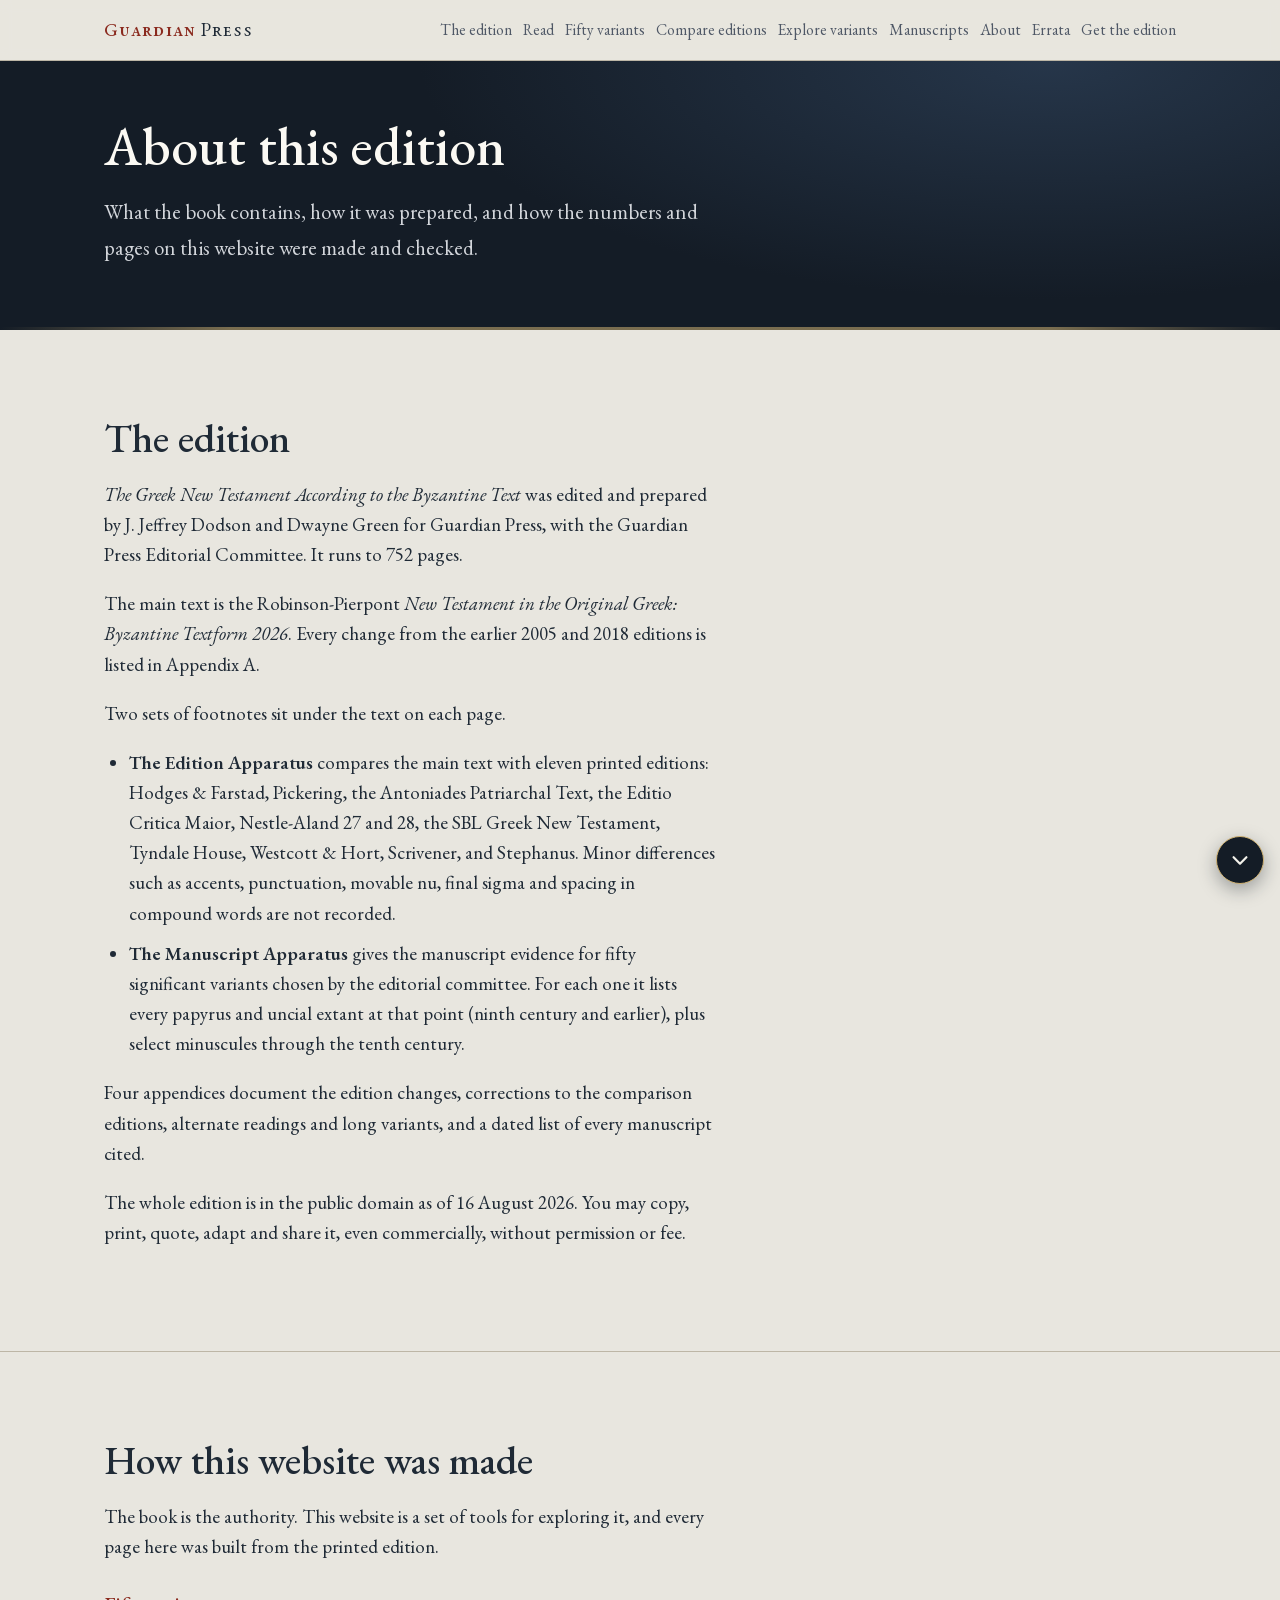
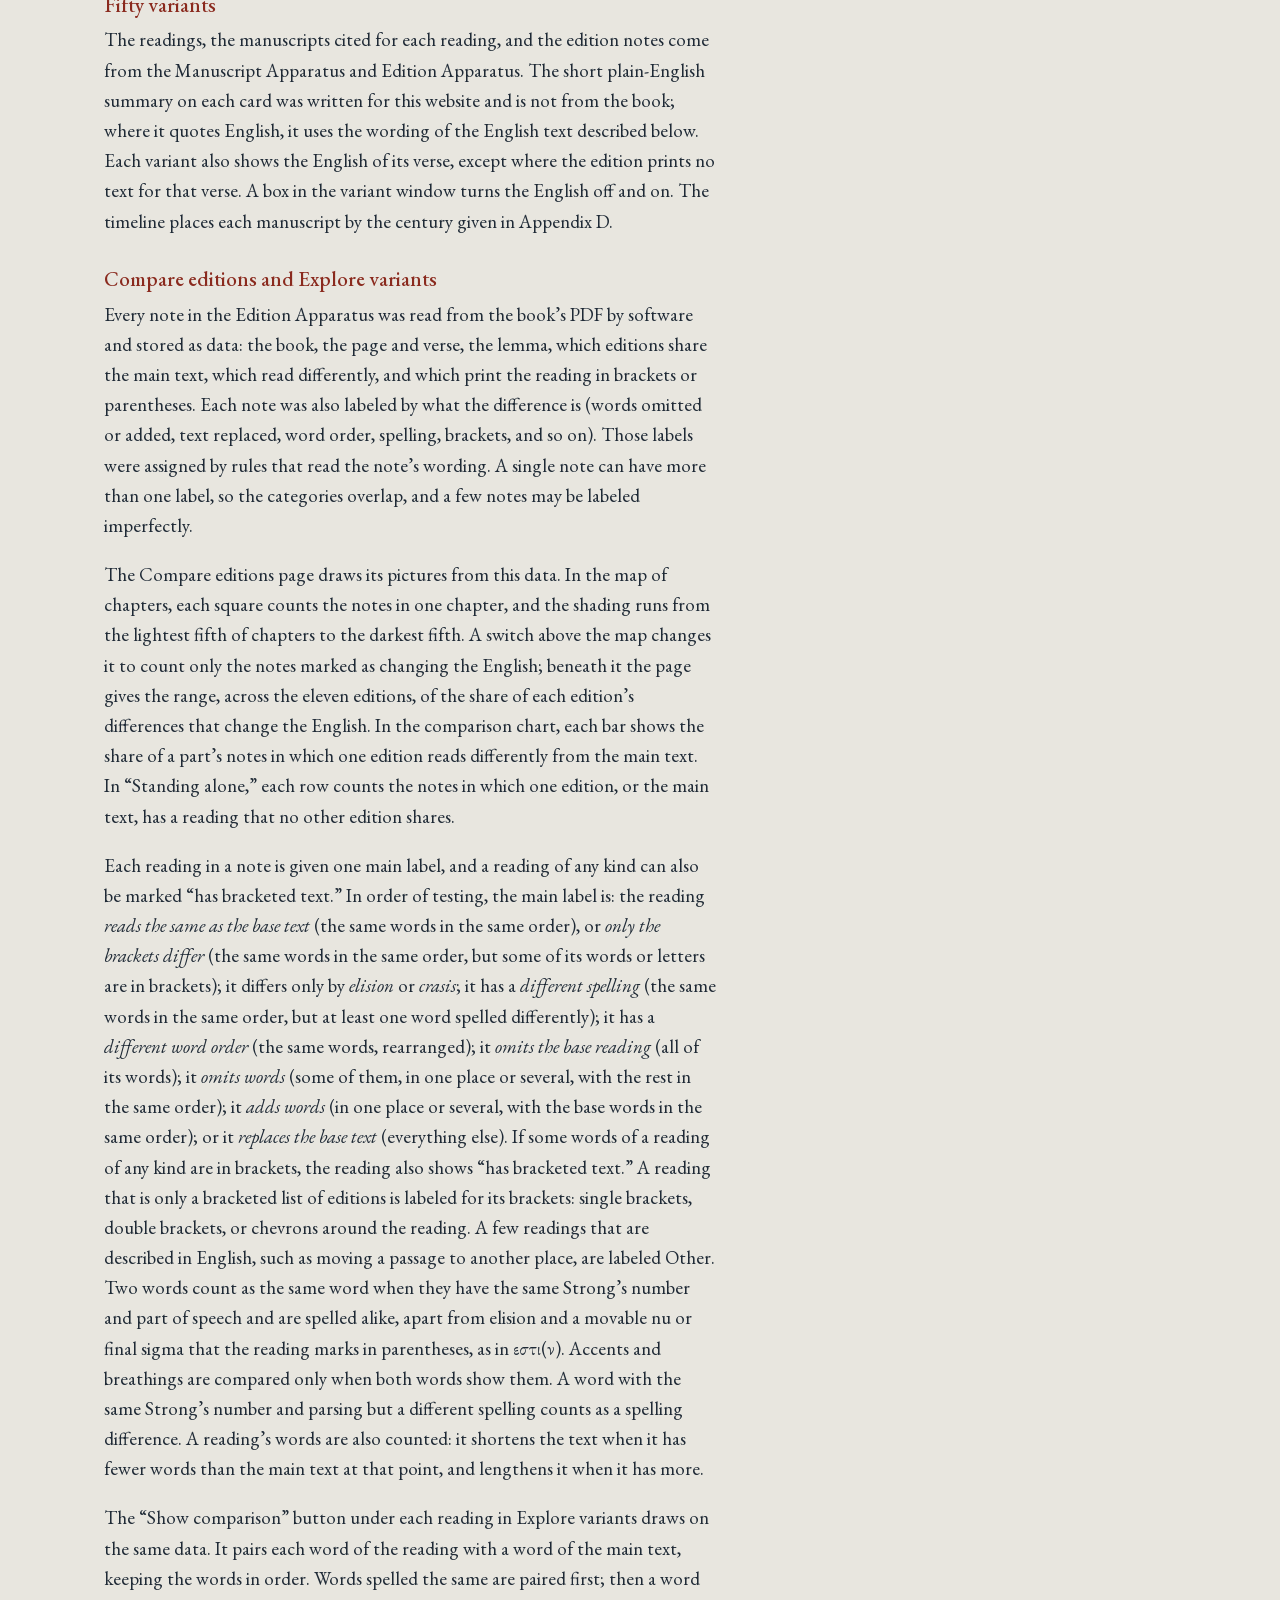
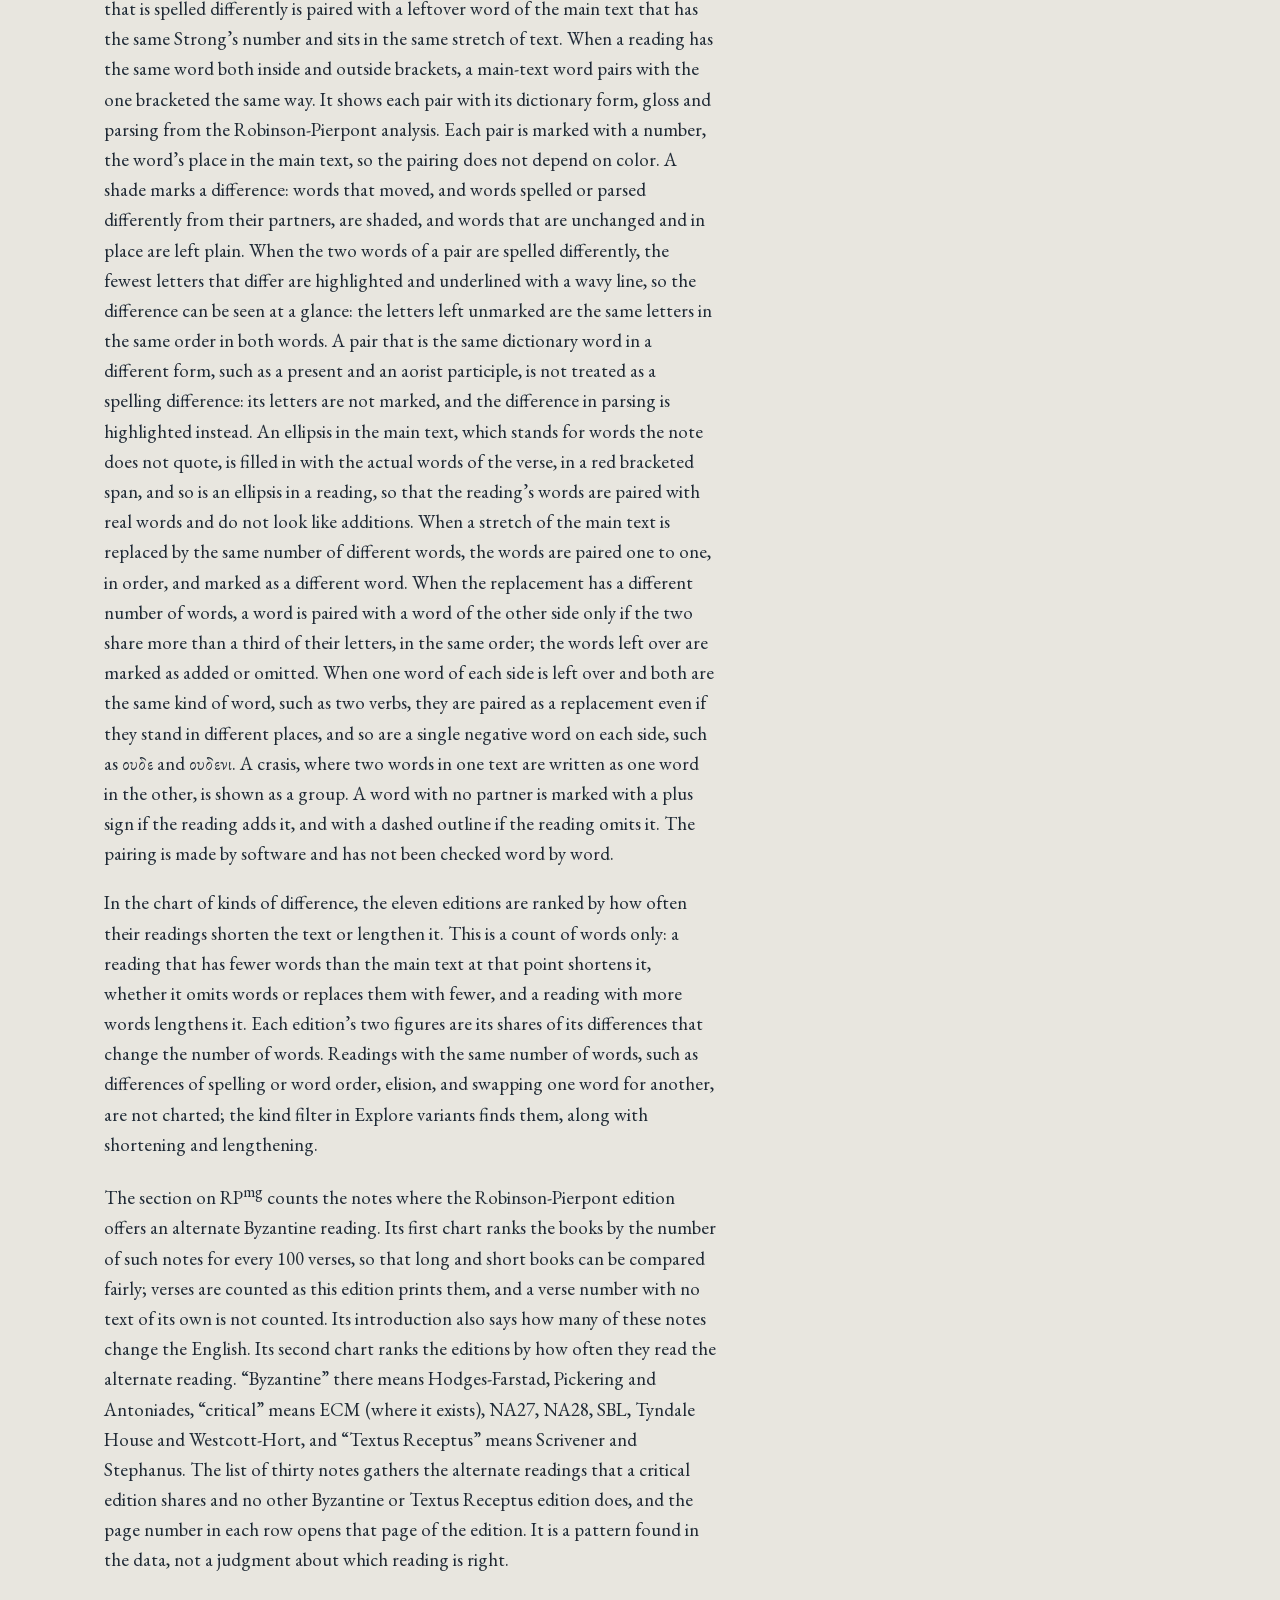
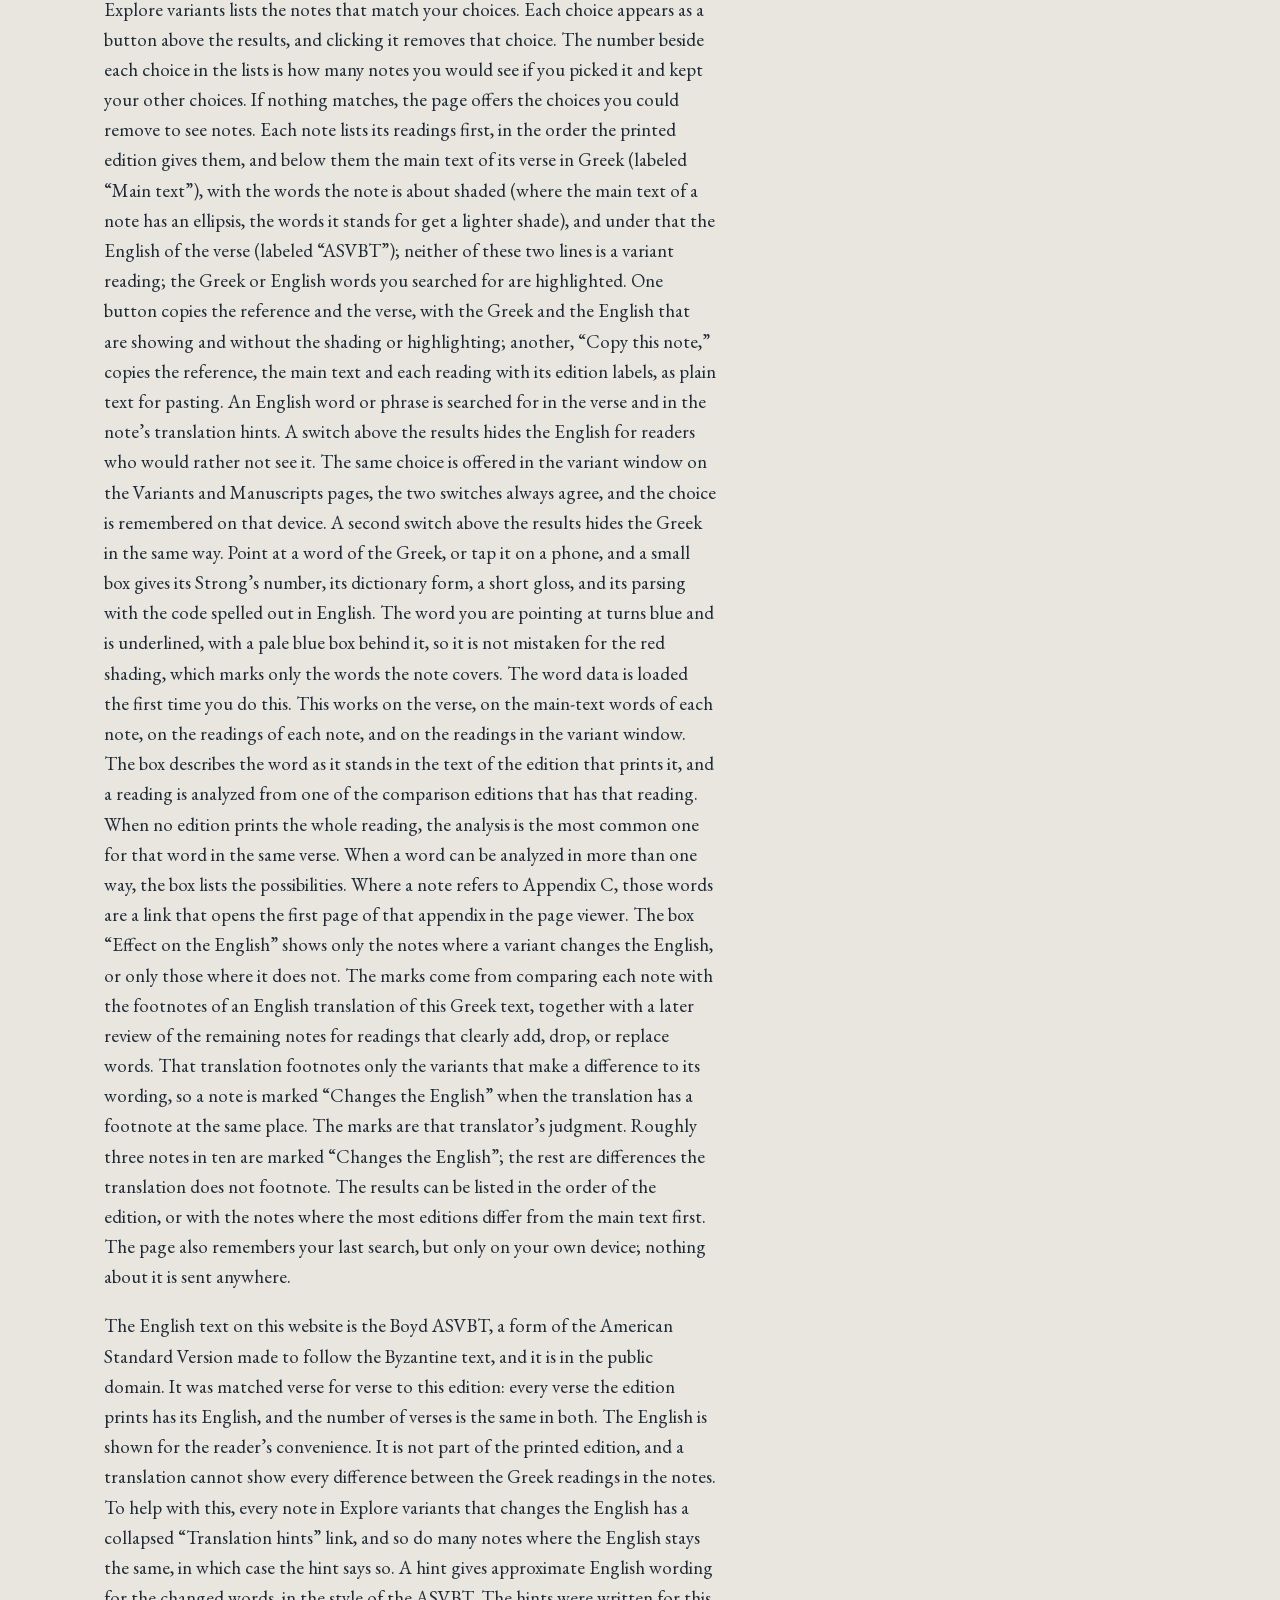
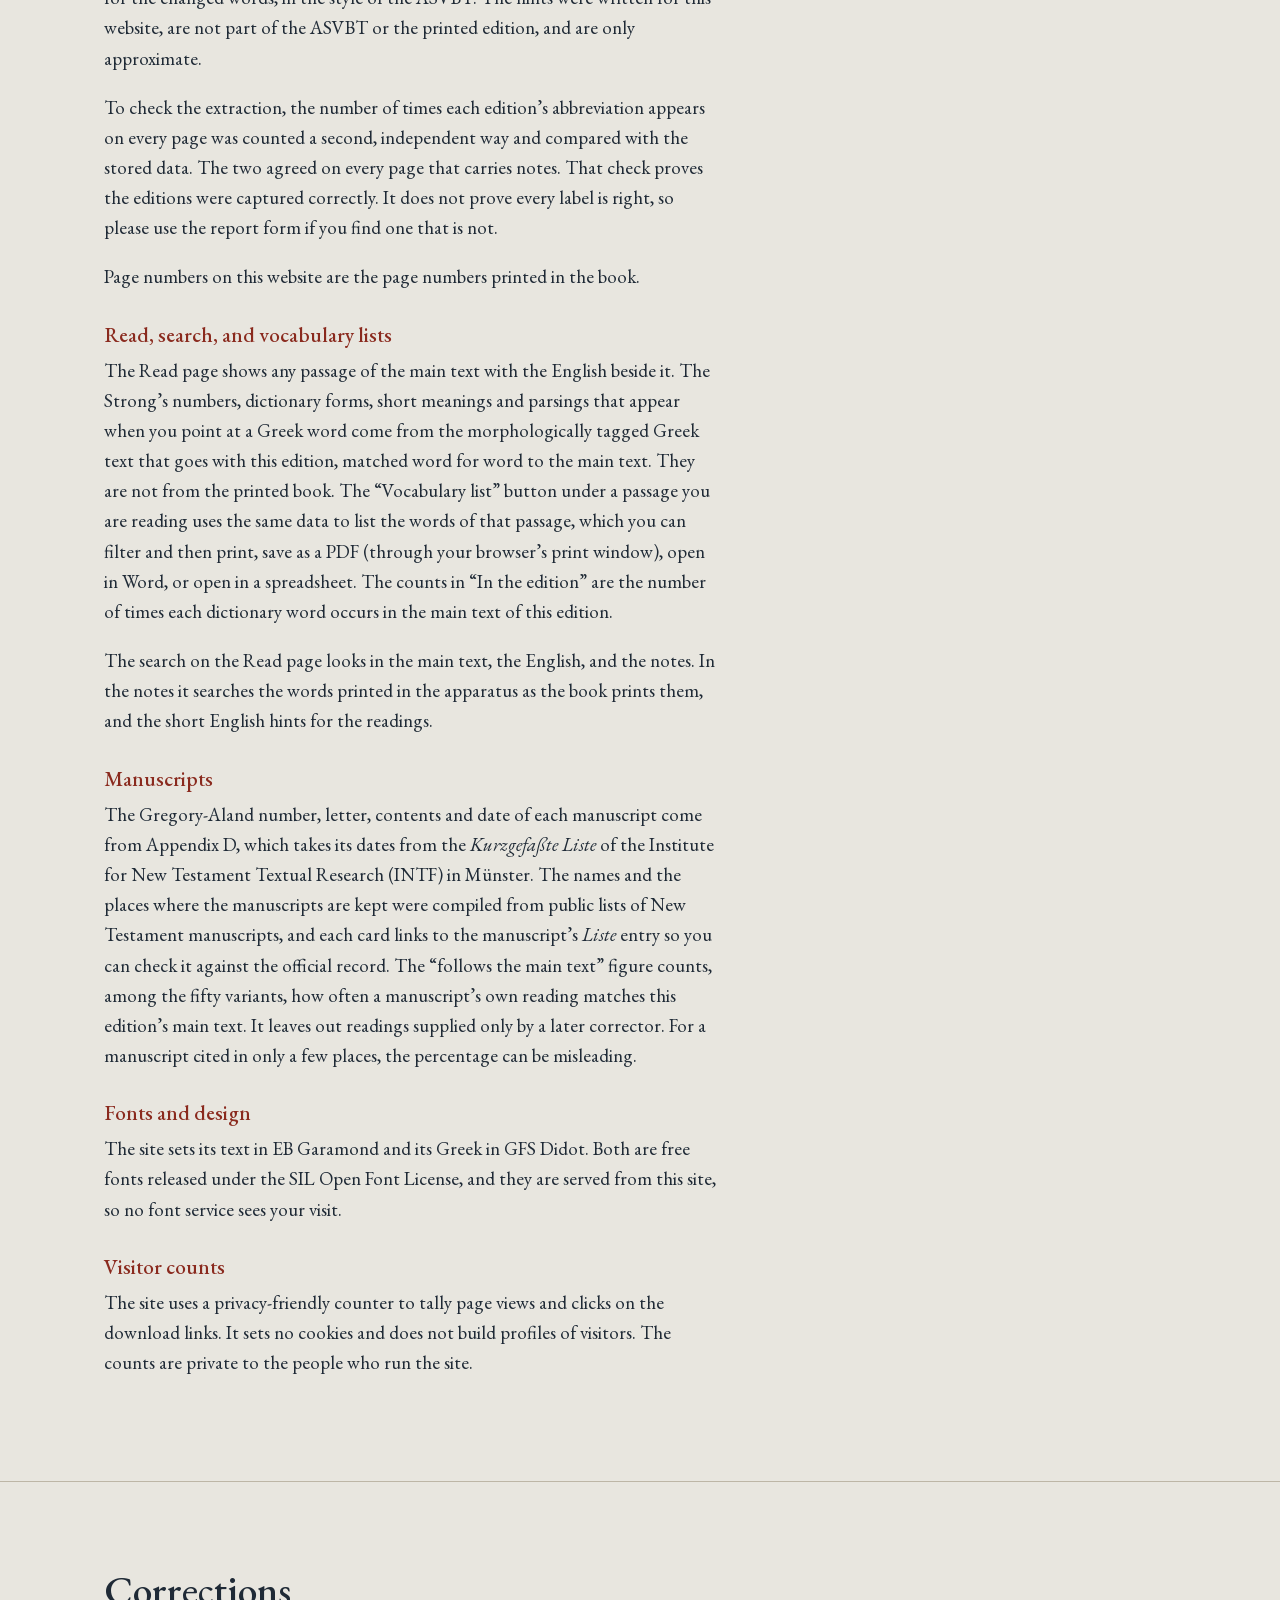
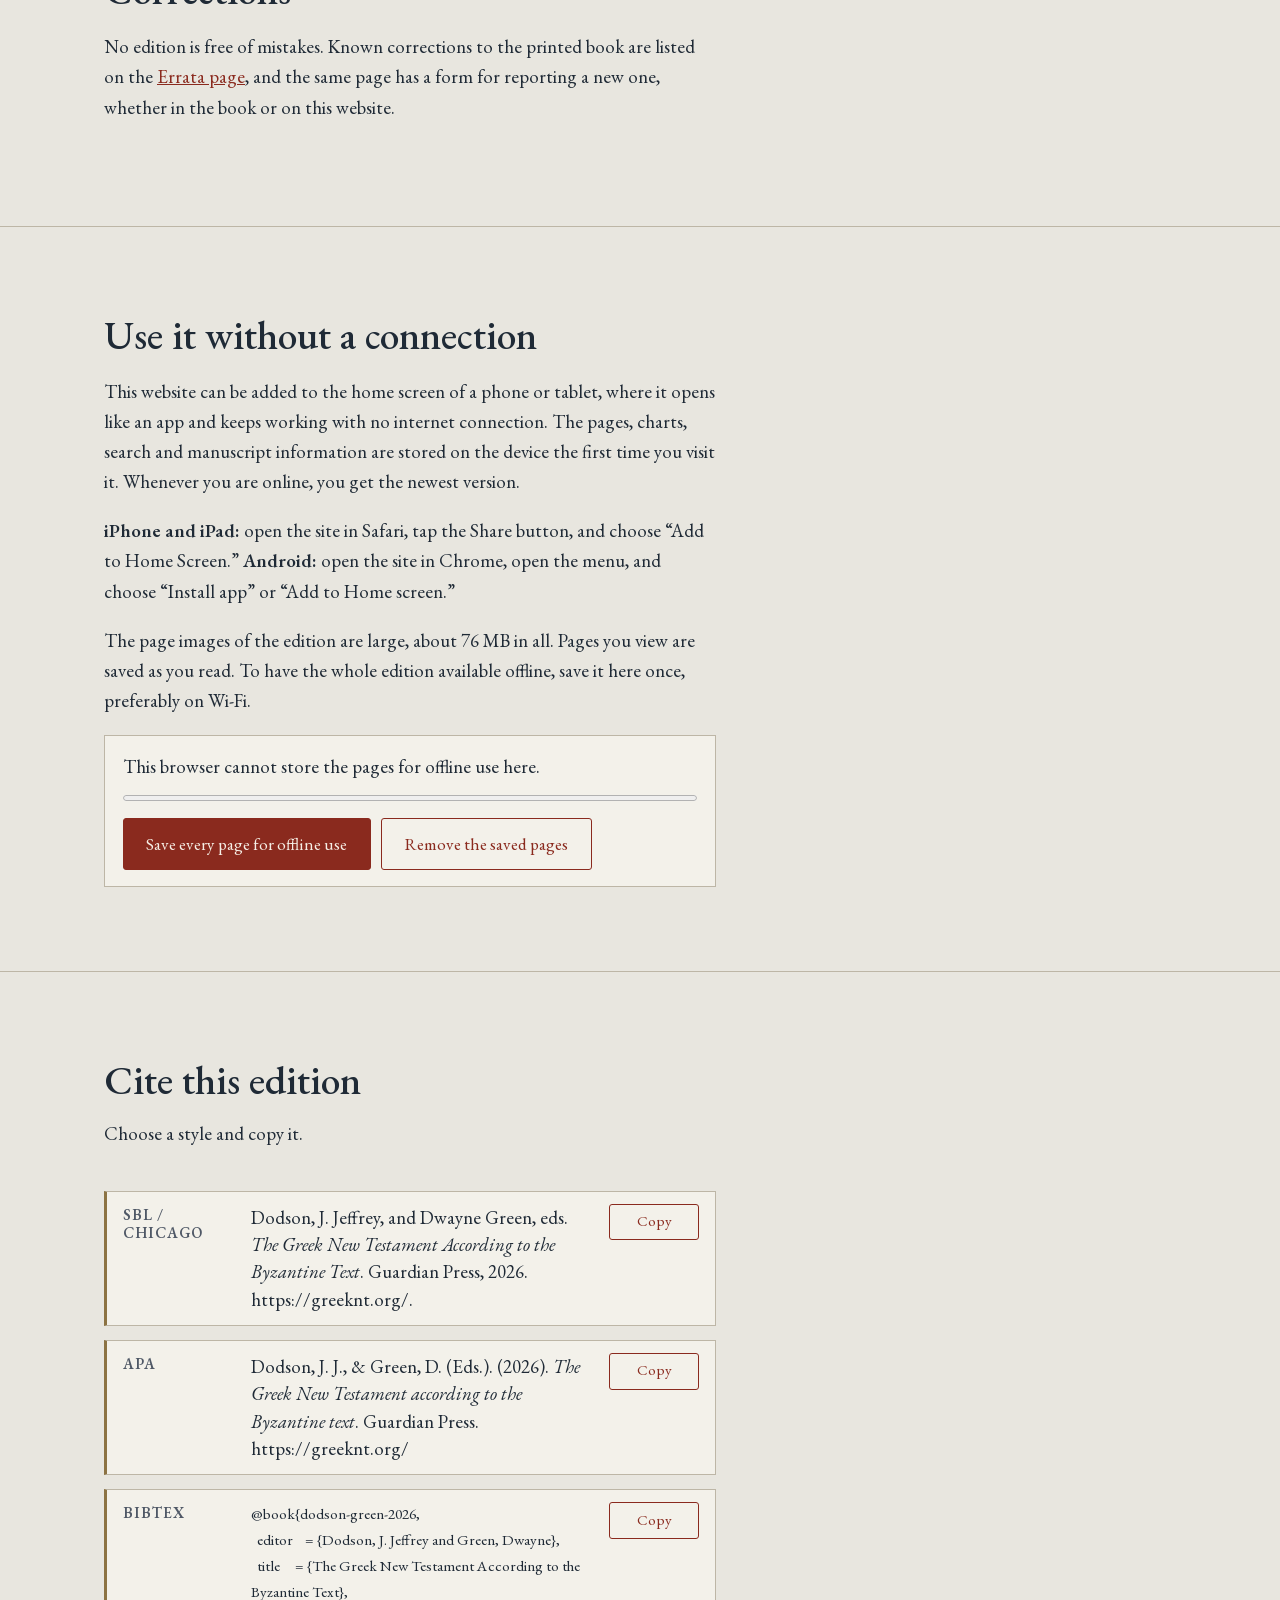
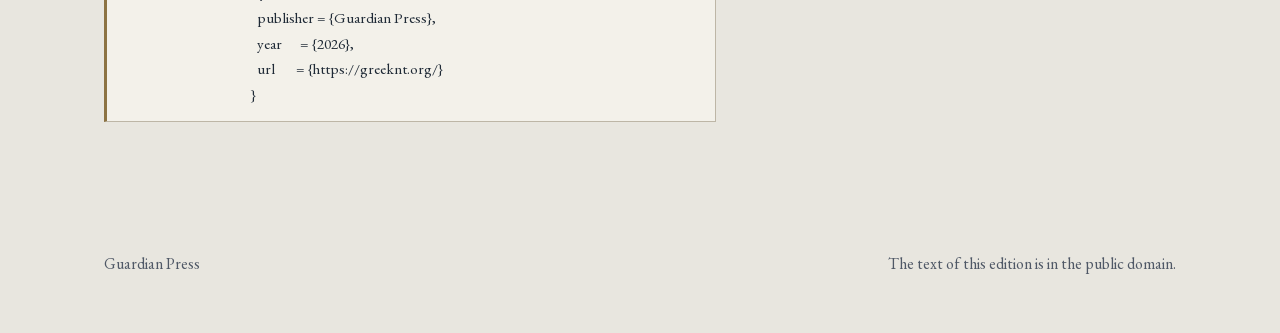
==== commit 159c9259: "Read Read passages, search passages, and generate vocabulary lists." ====
--- a/about.html
+++ b/about.html
@@ -36,6 +36,7 @@
     <a class="brand" href="index.html"><b>Guardian</b> Press</a>
     <nav class="nav" aria-label="Sections">
       <a href="index.html">The edition</a>
+      <a href="read.html">Read</a>
       <a href="variants.html">Fifty variants</a>
       <a href="stats.html">Compare editions</a>
       <a href="search.html">Explore variants</a>
@@ -48,6 +49,7 @@
       <summary>Menu</summary>
       <nav class="navmenu-list" aria-label="Menu">
         <a href="index.html">The edition</a>
+        <a href="read.html">Read</a>
         <a href="variants.html">Fifty variants</a>
         <a href="stats.html">Compare editions</a>
         <a href="search.html">Explore variants</a>
@@ -103,6 +105,10 @@
       <p>The English text on this website is the Boyd ASVBT, a form of the American Standard Version made to follow the Byzantine text, and it is in the public domain. It was matched verse for verse to this edition: every verse the edition prints has its English, and the number of verses is the same in both. The English is shown for the reader’s convenience. It is not part of the printed edition, and a translation cannot show every difference between the Greek readings in the notes. To help with this, every note in Explore variants that changes the English has a collapsed “Translation hints” link, and so do many notes where the English stays the same, in which case the hint says so. A hint gives approximate English wording for the changed words, in the style of the ASVBT. The hints were written for this website, are not part of the ASVBT or the printed edition, and are only approximate.</p>
       <p>To check the extraction, the number of times each edition’s abbreviation appears on every page was counted a second, independent way and compared with the stored data. The two agreed on every page that carries notes. That check proves the editions were captured correctly. It does not prove every label is right, so please use the report form if you find one that is not.</p>
       <p>Page numbers on this website are the page numbers printed in the book.</p>
+
+      <h3>Read, search, and vocabulary lists</h3>
+      <p>The Read page shows any passage of the main text with the English beside it. The Strong’s numbers, dictionary forms, short meanings and parsings that appear when you point at a Greek word come from the morphologically tagged Greek text that goes with this edition, matched word for word to the main text. They are not from the printed book. The “Vocabulary list” button under a passage you are reading uses the same data to list the words of that passage, which you can filter and then print, save as a PDF (through your browser’s print window), open in Word, or open in a spreadsheet. The counts in “In the edition” are the number of times each dictionary word occurs in the main text of this edition.</p>
+      <p>The search on the Read page looks in the main text, the English, and the notes. In the notes it searches the words printed in the apparatus as the book prints them, and the short English hints for the readings.</p>
 
       <h3>Manuscripts</h3>
       <p>The Gregory-Aland number, letter, contents and date of each manuscript come from Appendix D, which takes its dates from the <i>Kurzgefaßte Liste</i> of the Institute for New Testament Textual Research (INTF) in Münster. The names and the places where the manuscripts are kept were compiled from public lists of New Testament manuscripts, and each card links to the manuscript’s <i>Liste</i> entry so you can check it against the official record. The “follows the main text” figure counts, among the fifty variants, how often a manuscript’s own reading matches this edition’s main text. It leaves out readings supplied only by a later corrector. For a manuscript cited in only a few places, the percentage can be misleading.</p>
--- a/style.css
+++ b/style.css
@@ -37,7 +37,7 @@
 .topbar .wrap{display:flex;align-items:center;gap:24px;height:60px}
 .brand{font-variant:small-caps;letter-spacing:.06em;font-size:1.15rem;text-decoration:none;color:var(--ink);white-space:nowrap}
 .brand b{color:var(--rubric);font-weight:500}
-.nav{display:flex;gap:16px;margin-left:auto;overflow-x:auto;scrollbar-width:none}
+.nav{display:flex;gap:16px;margin-left:auto}
 .nav::-webkit-scrollbar{display:none}
 .nav a{color:var(--ink-soft);text-decoration:none;font-size:.97rem;white-space:nowrap}
 .nav a:hover{color:var(--rubric)}
@@ -47,7 +47,7 @@
 .navmenu summary::before{content:"";width:16px;height:2px;background:currentColor;box-shadow:0 -5px 0 currentColor,0 5px 0 currentColor;flex:none}
 .navmenu summary::-webkit-details-marker{display:none}
 .navmenu[open] summary{background:var(--rubric);border-color:var(--rubric);color:#f6efe6}
-.navmenu-list{position:absolute;right:0;top:calc(100% + 12px);min-width:220px;background:#f4f1ea;border:1px solid var(--rule);box-shadow:0 8px 24px rgba(30,40,55,.18);padding:6px 0;display:flex;flex-direction:column}
+.navmenu-list{max-height:calc(100vh - 90px);overflow-y:auto;position:absolute;right:0;top:calc(100% + 12px);min-width:220px;background:#f4f1ea;border:1px solid var(--rule);box-shadow:0 8px 24px rgba(30,40,55,.18);padding:6px 0;display:flex;flex-direction:column}
 .navmenu-list a{padding:.65em 1.2em;color:var(--ink);text-decoration:none;font-size:1.05rem}
 .navmenu-list a:hover{background:rgba(138,42,30,.07);color:var(--rubric)}
 
@@ -237,8 +237,8 @@
 /* The longer "Compare editions" link needs a little more room in the top bar */
 .nav{gap:11px}
 
-@media (max-width:1250px){.nav a[href="#samples"]{display:none}}
-@media (max-width:1130px){.nav a[href="#explore"]{display:none}}
+.nav a[href="#samples"],.nav a[href="#explore"]{display:none}
+@media (max-width:1240px){.nav a[href="#inside"]{display:none}}
 @media (max-width:1060px){.nav a[href="#grid"]{display:none}}
 @media (max-width:1060px){.nav a[href="#timeline"]{display:none}}
 @media (max-width:860px){.nav{display:none}.navmenu{display:block}}
@@ -268,5 +268,5 @@
   .panel .card{flex:1 1 auto;min-height:0;overflow-y:auto;overscroll-behavior:contain;-webkit-overflow-scrolling:touch;border-left:0;padding:16px 20px 22px}
 }
 @media (max-width:860px) and (prefers-reduced-motion:reduce){.panel,.panel.open{transition:none}}
-@media (max-width:940px){.nav{display:none}.navmenu{display:block}}
+@media (max-width:1000px){.nav{display:none}.navmenu{display:block}}
 @media (max-width:1130px){.nav{gap:10px}.nav a{font-size:.93rem}}
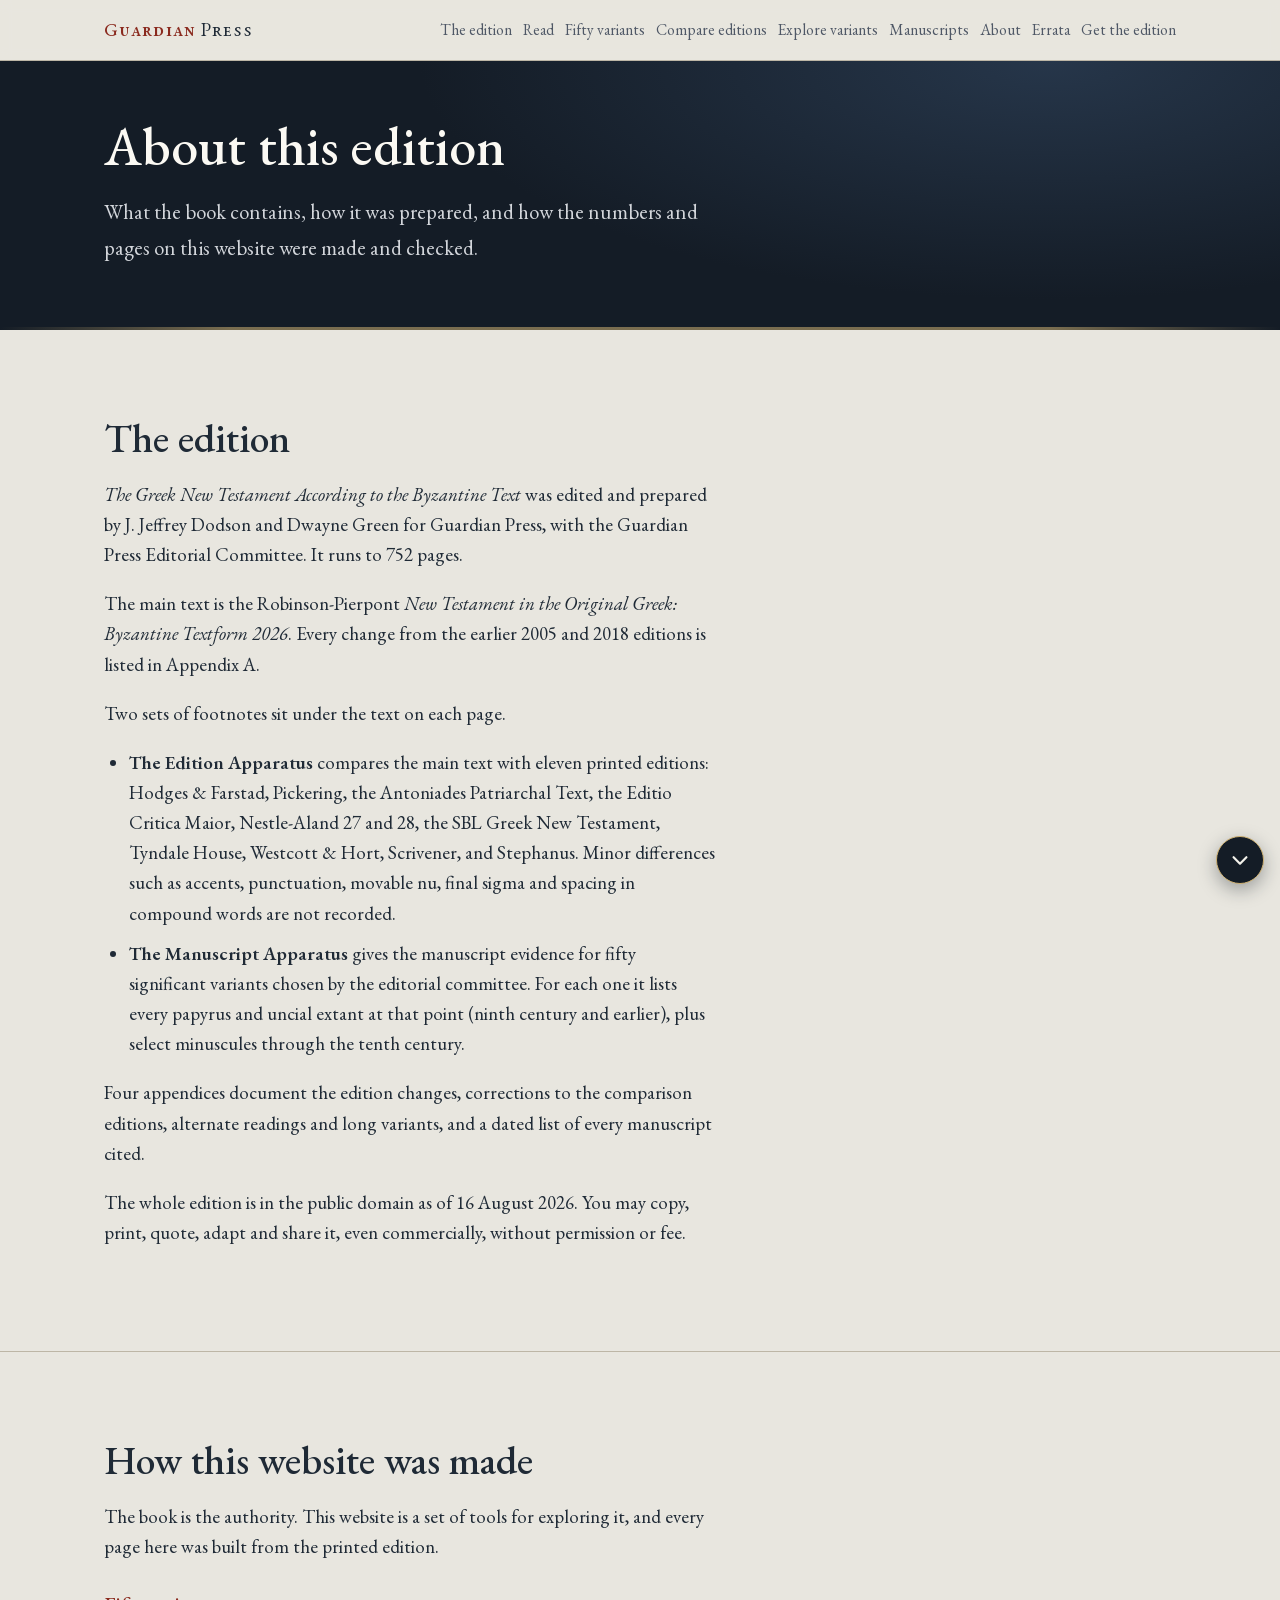
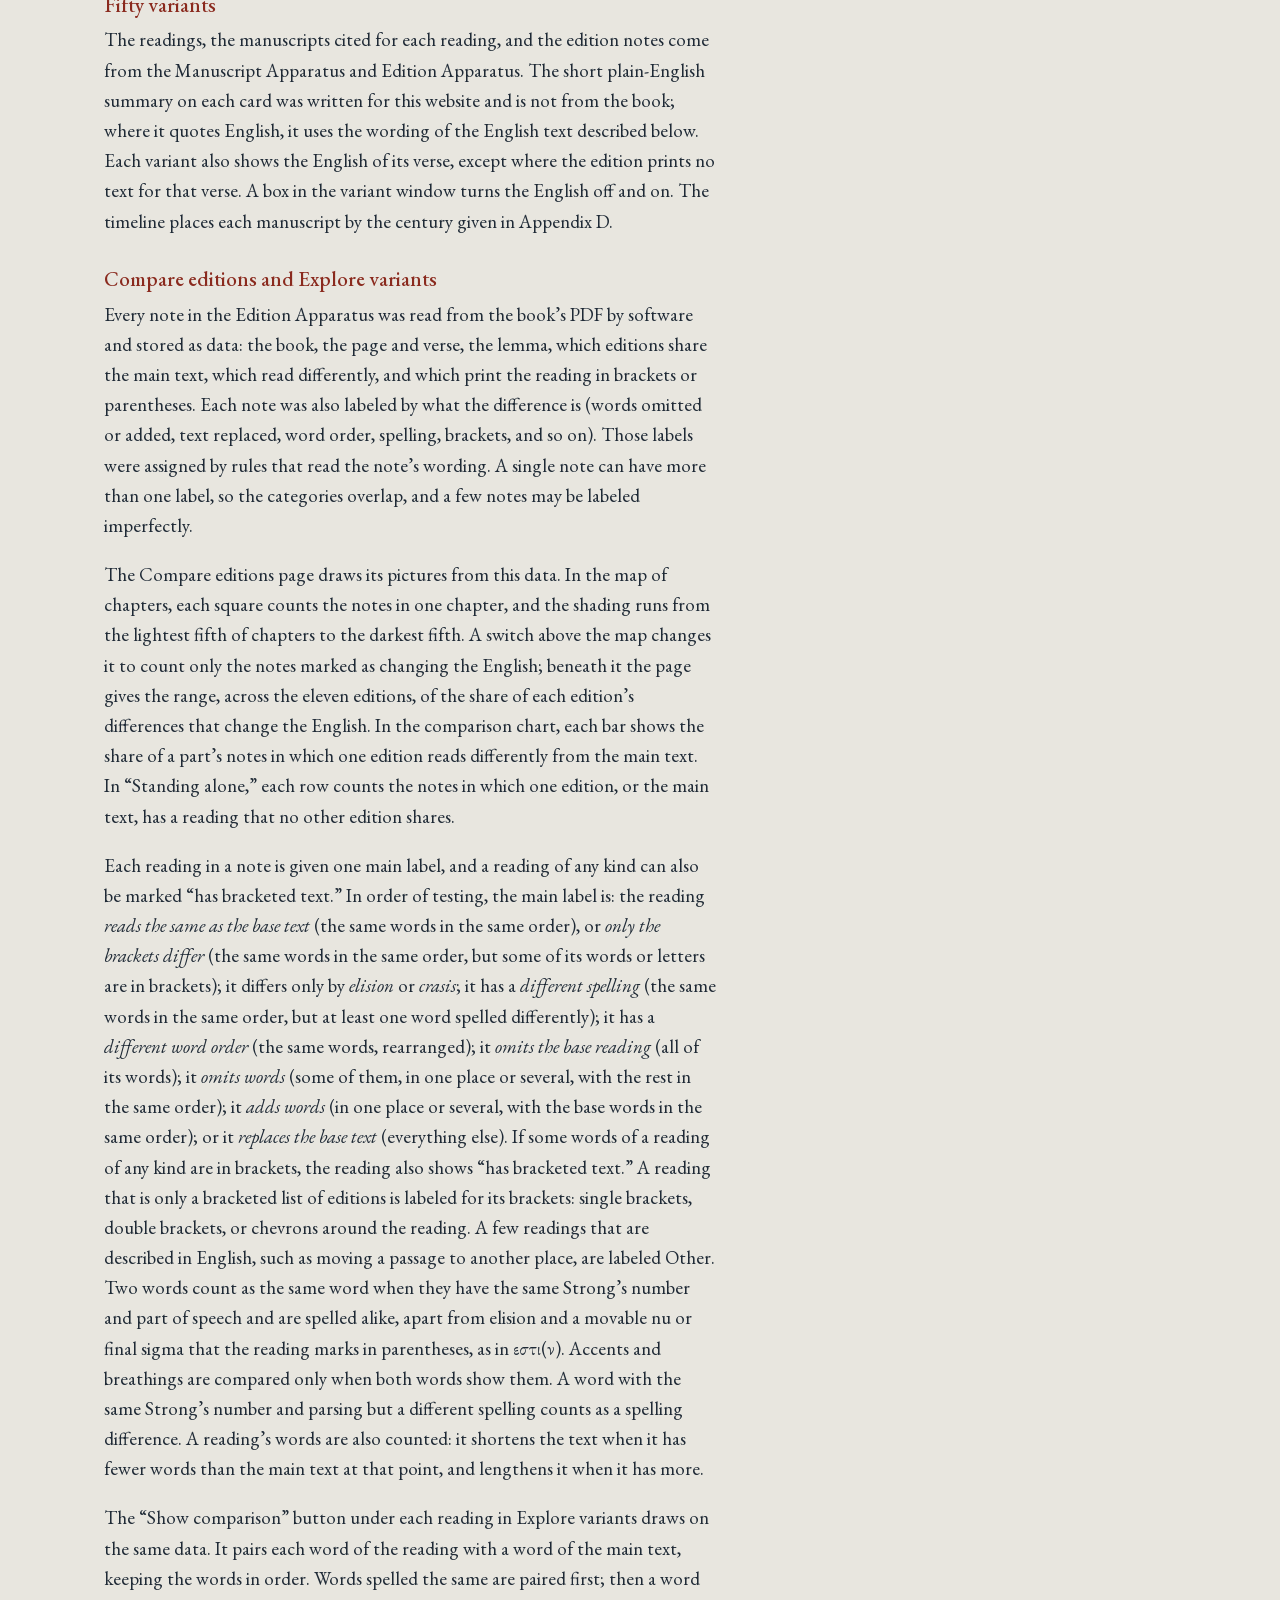
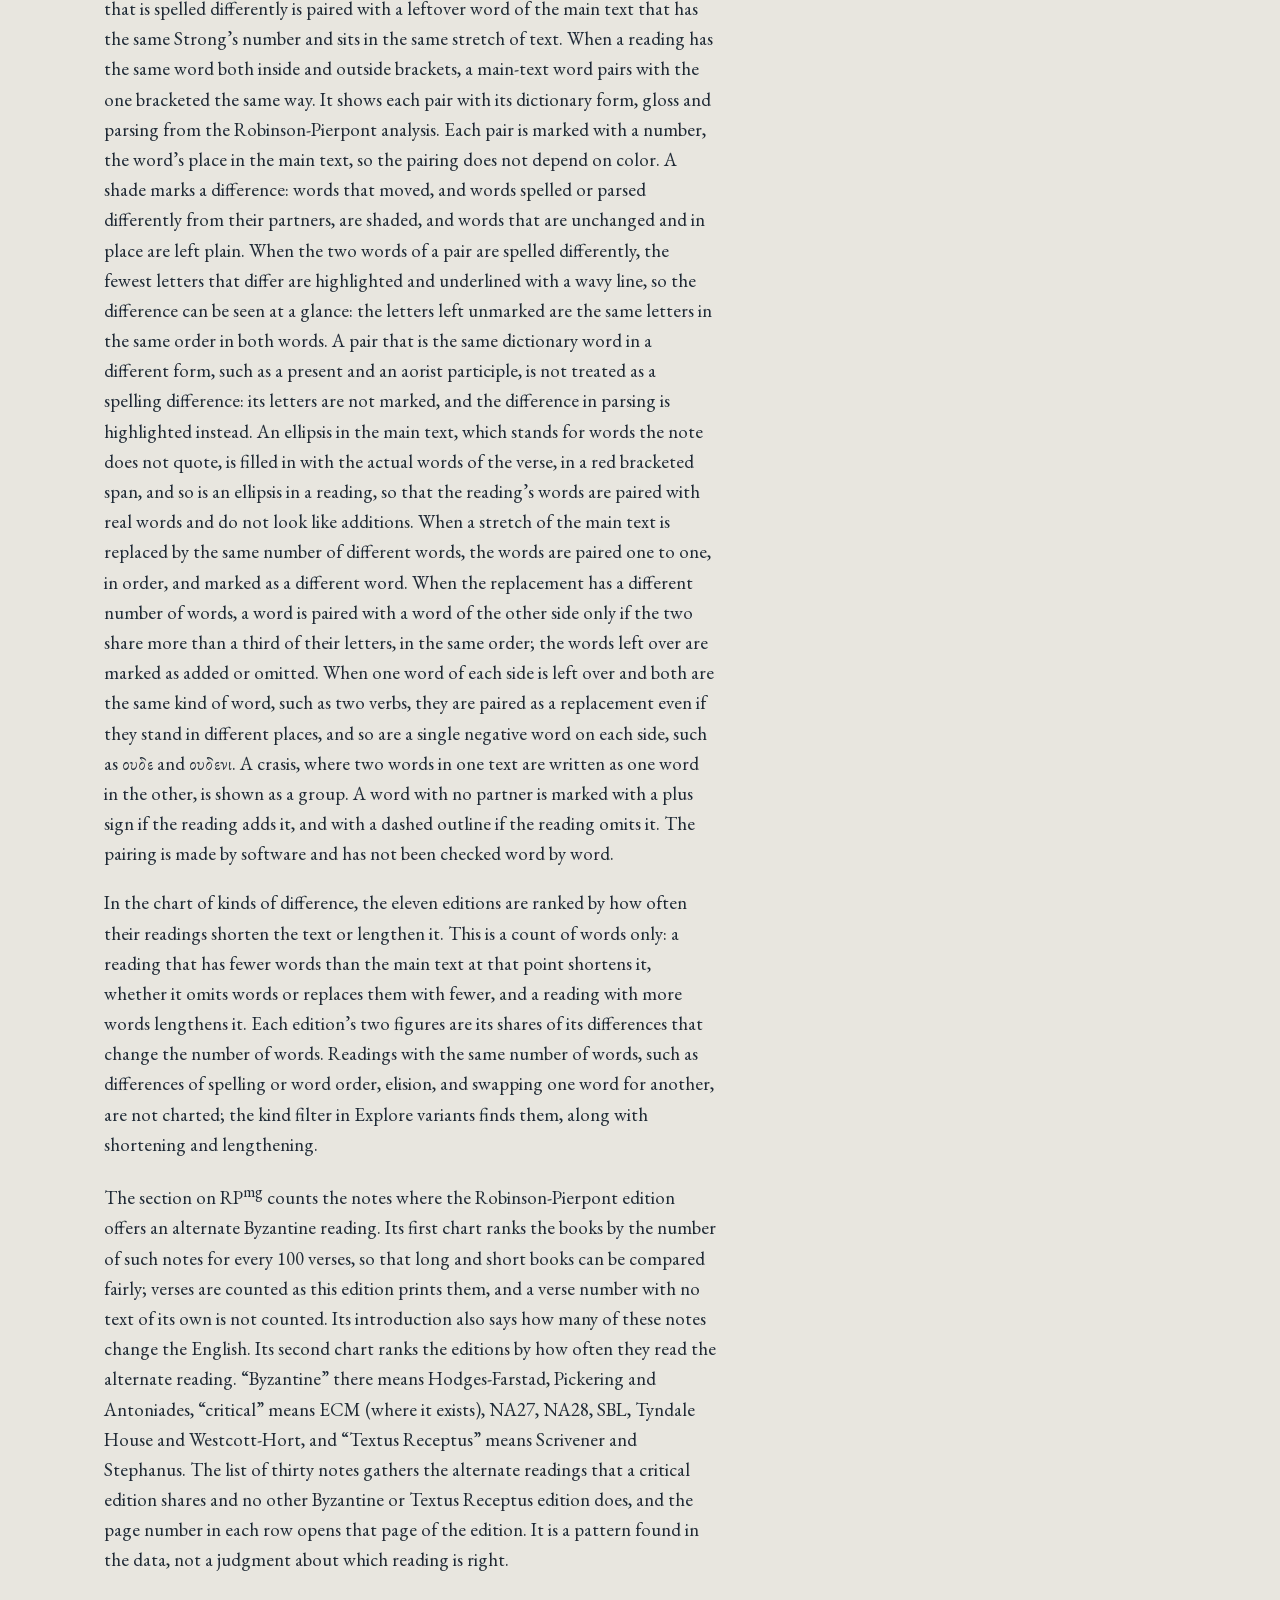
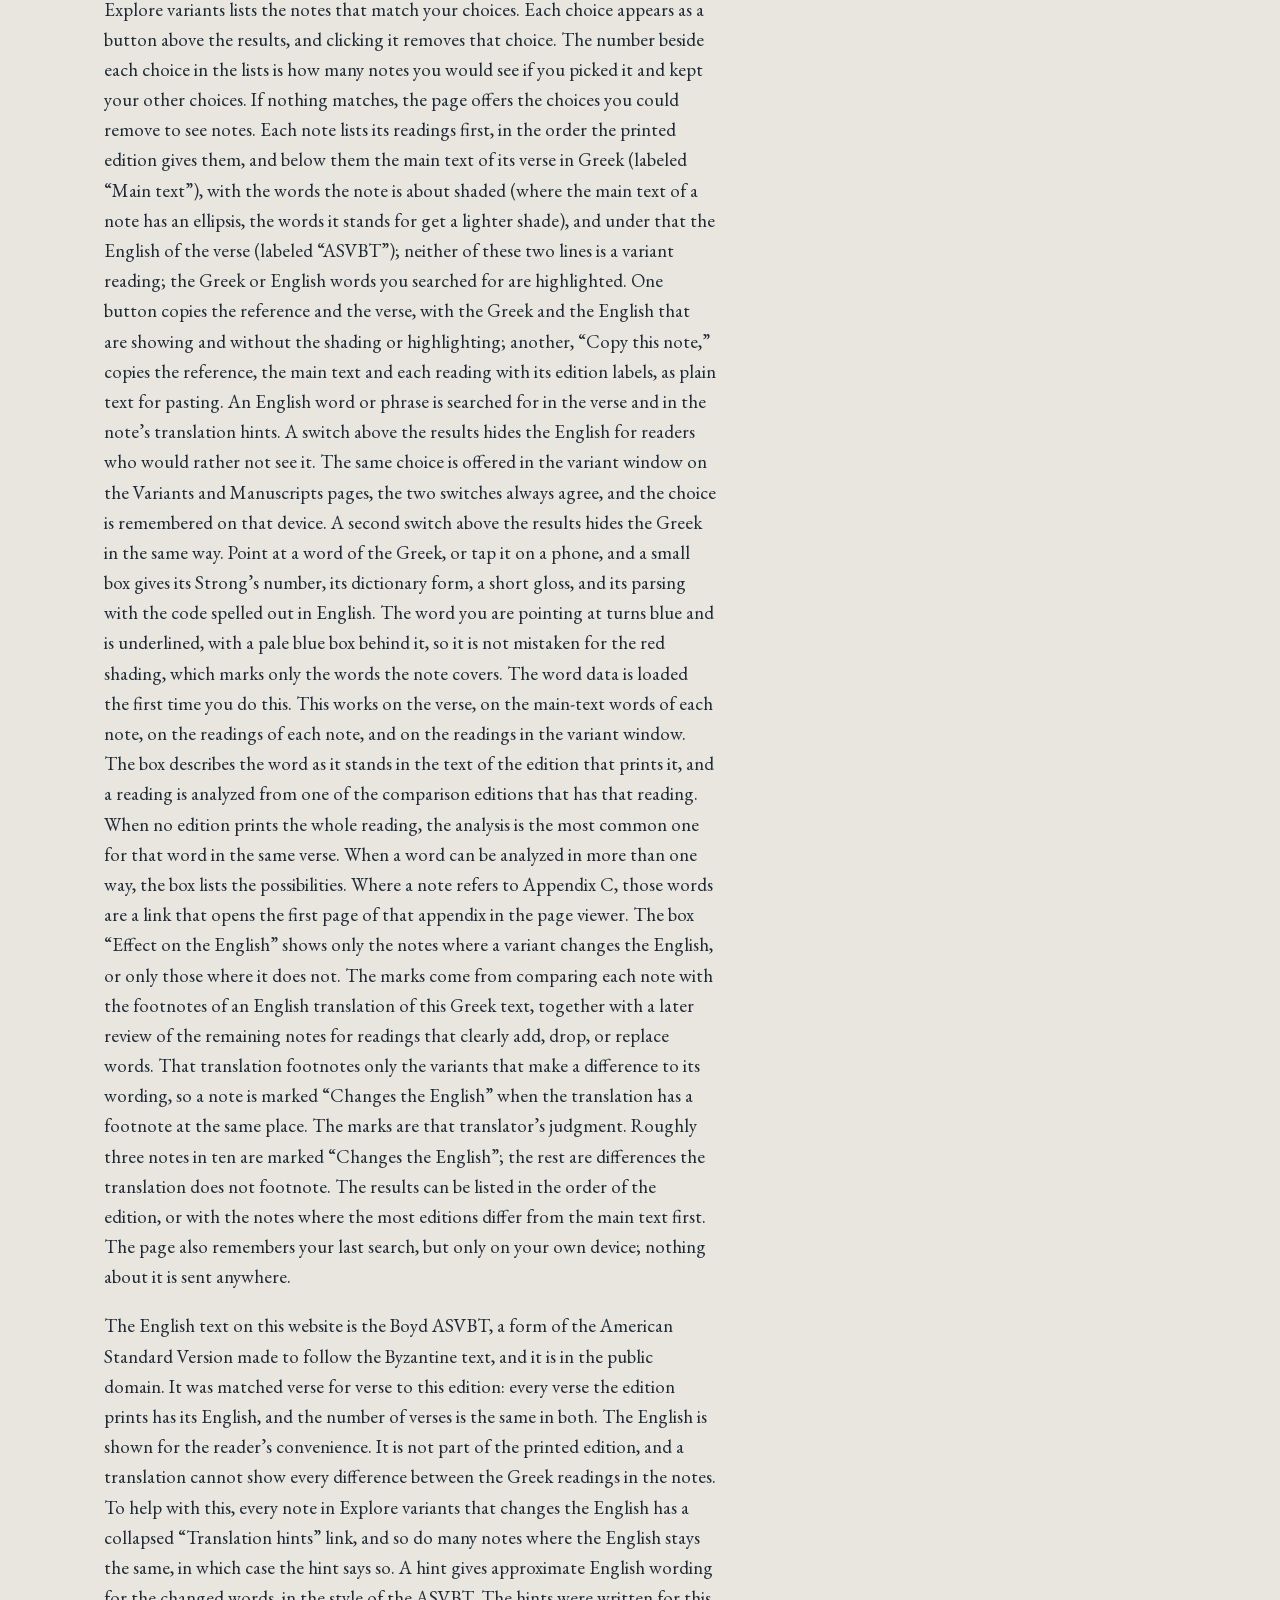
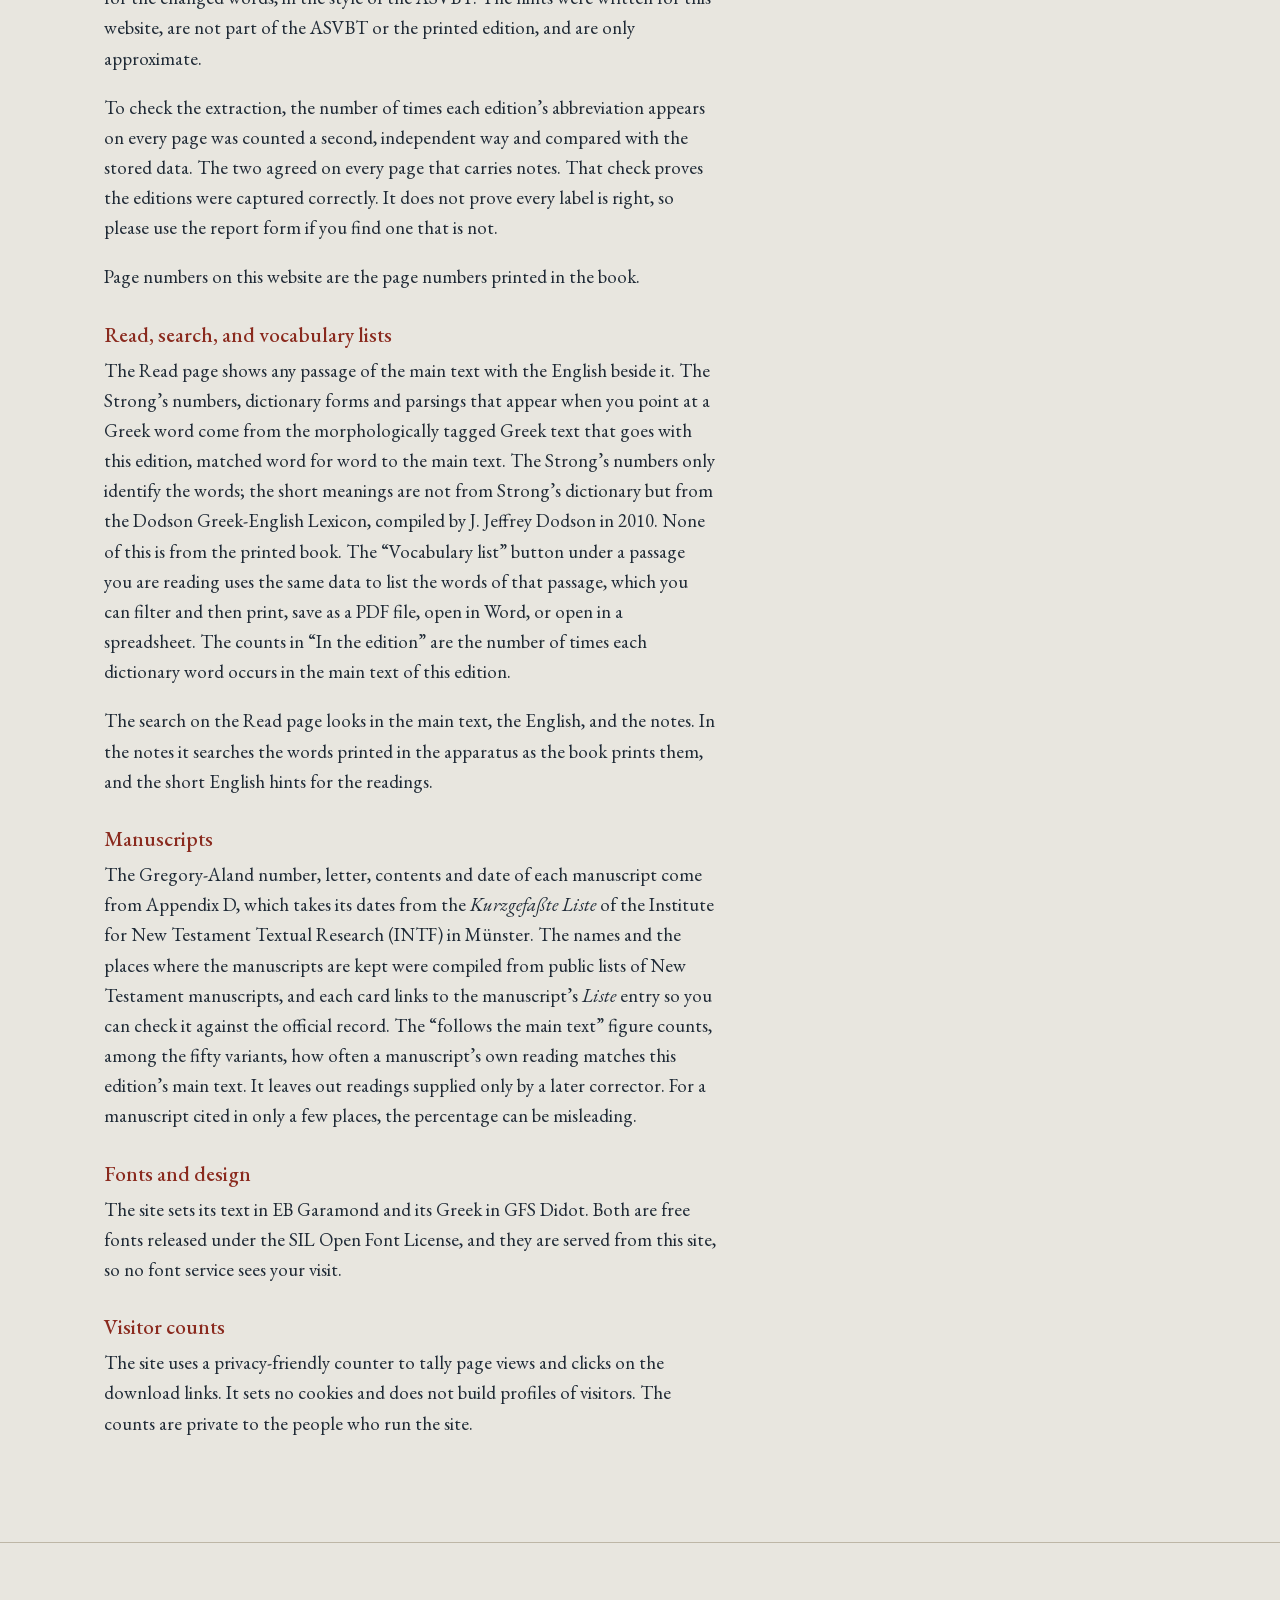
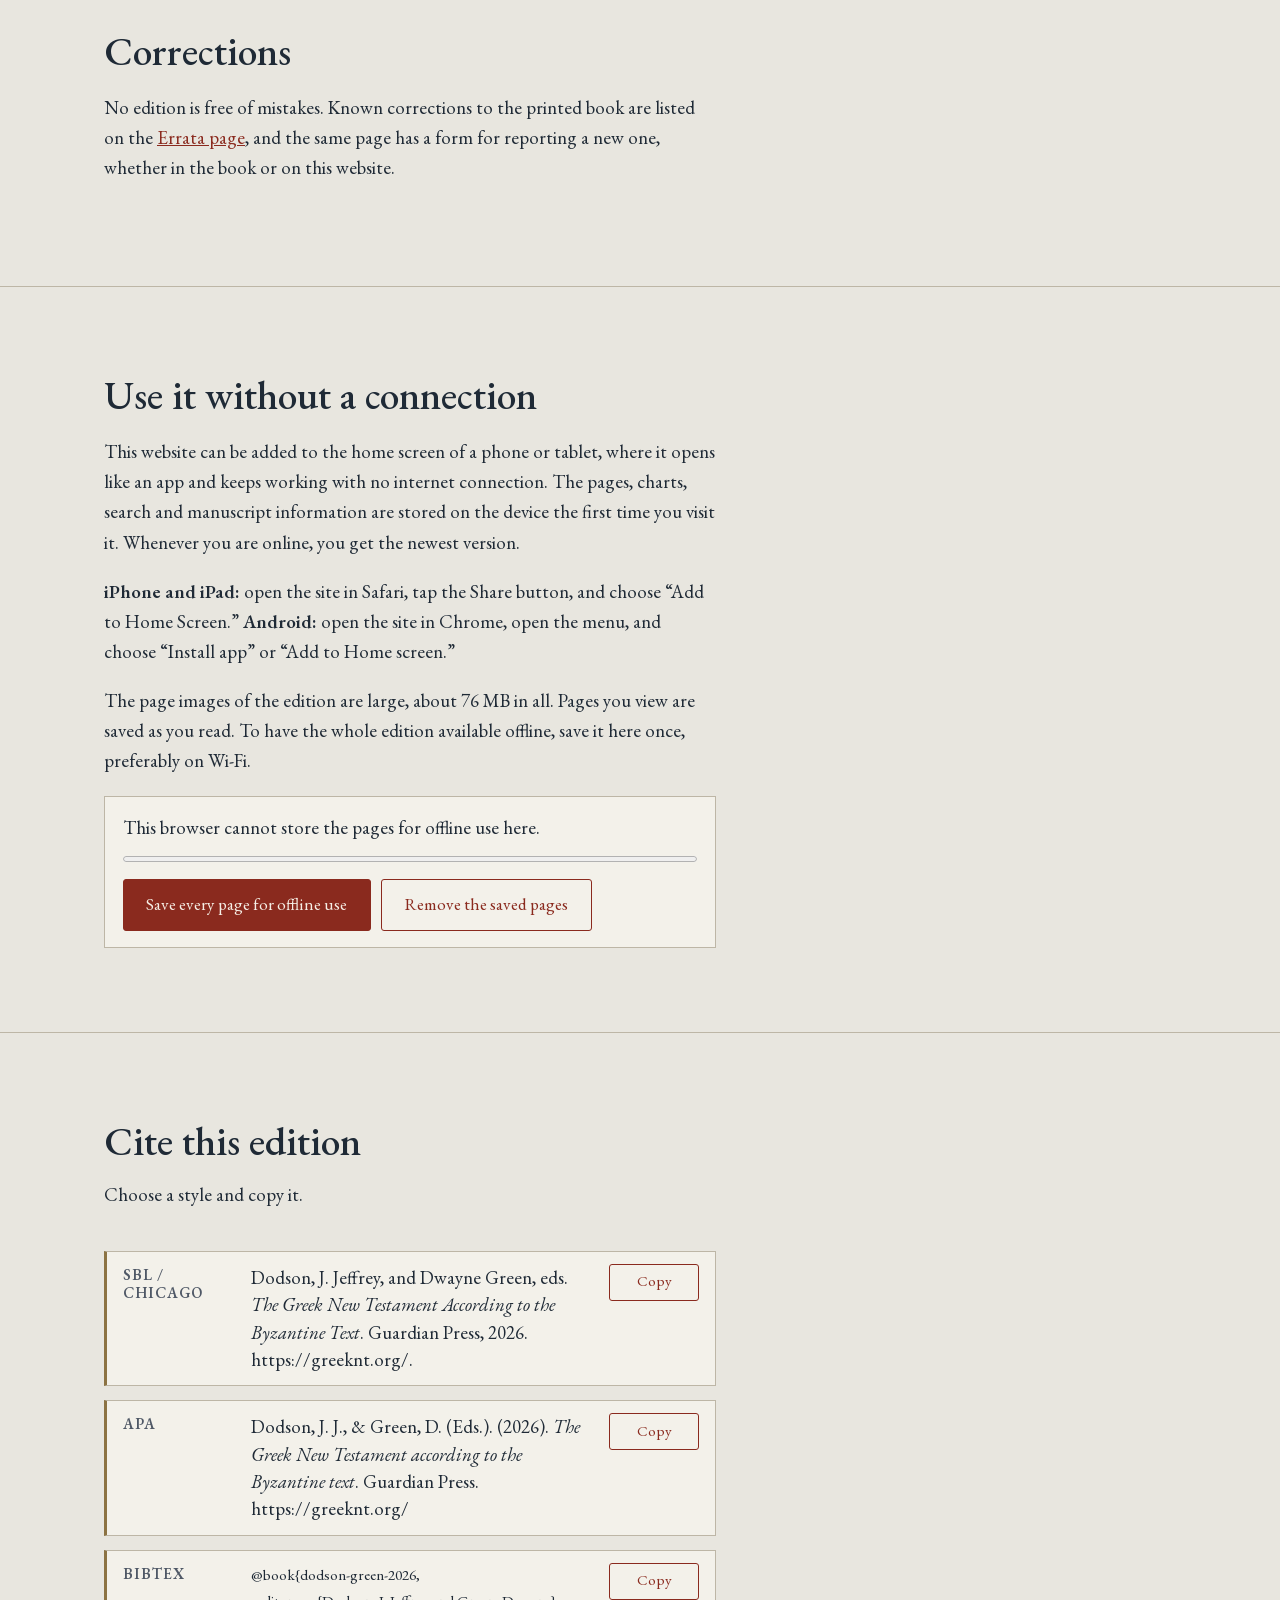
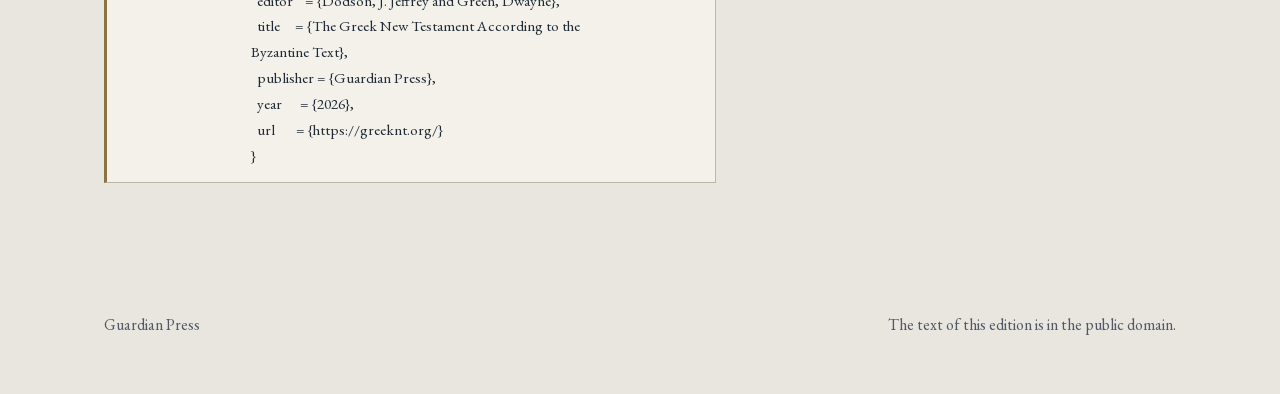
==== commit 3f103fe8: "Credit Credit for lexicon." ====
--- a/about.html
+++ b/about.html
@@ -107,7 +107,7 @@
       <p>Page numbers on this website are the page numbers printed in the book.</p>
 
       <h3>Read, search, and vocabulary lists</h3>
-      <p>The Read page shows any passage of the main text with the English beside it. The Strong’s numbers, dictionary forms, short meanings and parsings that appear when you point at a Greek word come from the morphologically tagged Greek text that goes with this edition, matched word for word to the main text. They are not from the printed book. The “Vocabulary list” button under a passage you are reading uses the same data to list the words of that passage, which you can filter and then print, save as a PDF (through your browser’s print window), open in Word, or open in a spreadsheet. The counts in “In the edition” are the number of times each dictionary word occurs in the main text of this edition.</p>
+      <p>The Read page shows any passage of the main text with the English beside it. The Strong’s numbers, dictionary forms and parsings that appear when you point at a Greek word come from the morphologically tagged Greek text that goes with this edition, matched word for word to the main text. The Strong’s numbers only identify the words; the short meanings are not from Strong’s dictionary but from the Dodson Greek-English Lexicon, compiled by J. Jeffrey Dodson in 2010. None of this is from the printed book. The “Vocabulary list” button under a passage you are reading uses the same data to list the words of that passage, which you can filter and then print, save as a PDF file, open in Word, or open in a spreadsheet. The counts in “In the edition” are the number of times each dictionary word occurs in the main text of this edition.</p>
       <p>The search on the Read page looks in the main text, the English, and the notes. In the notes it searches the words printed in the apparatus as the book prints them, and the short English hints for the readings.</p>
 
       <h3>Manuscripts</h3>
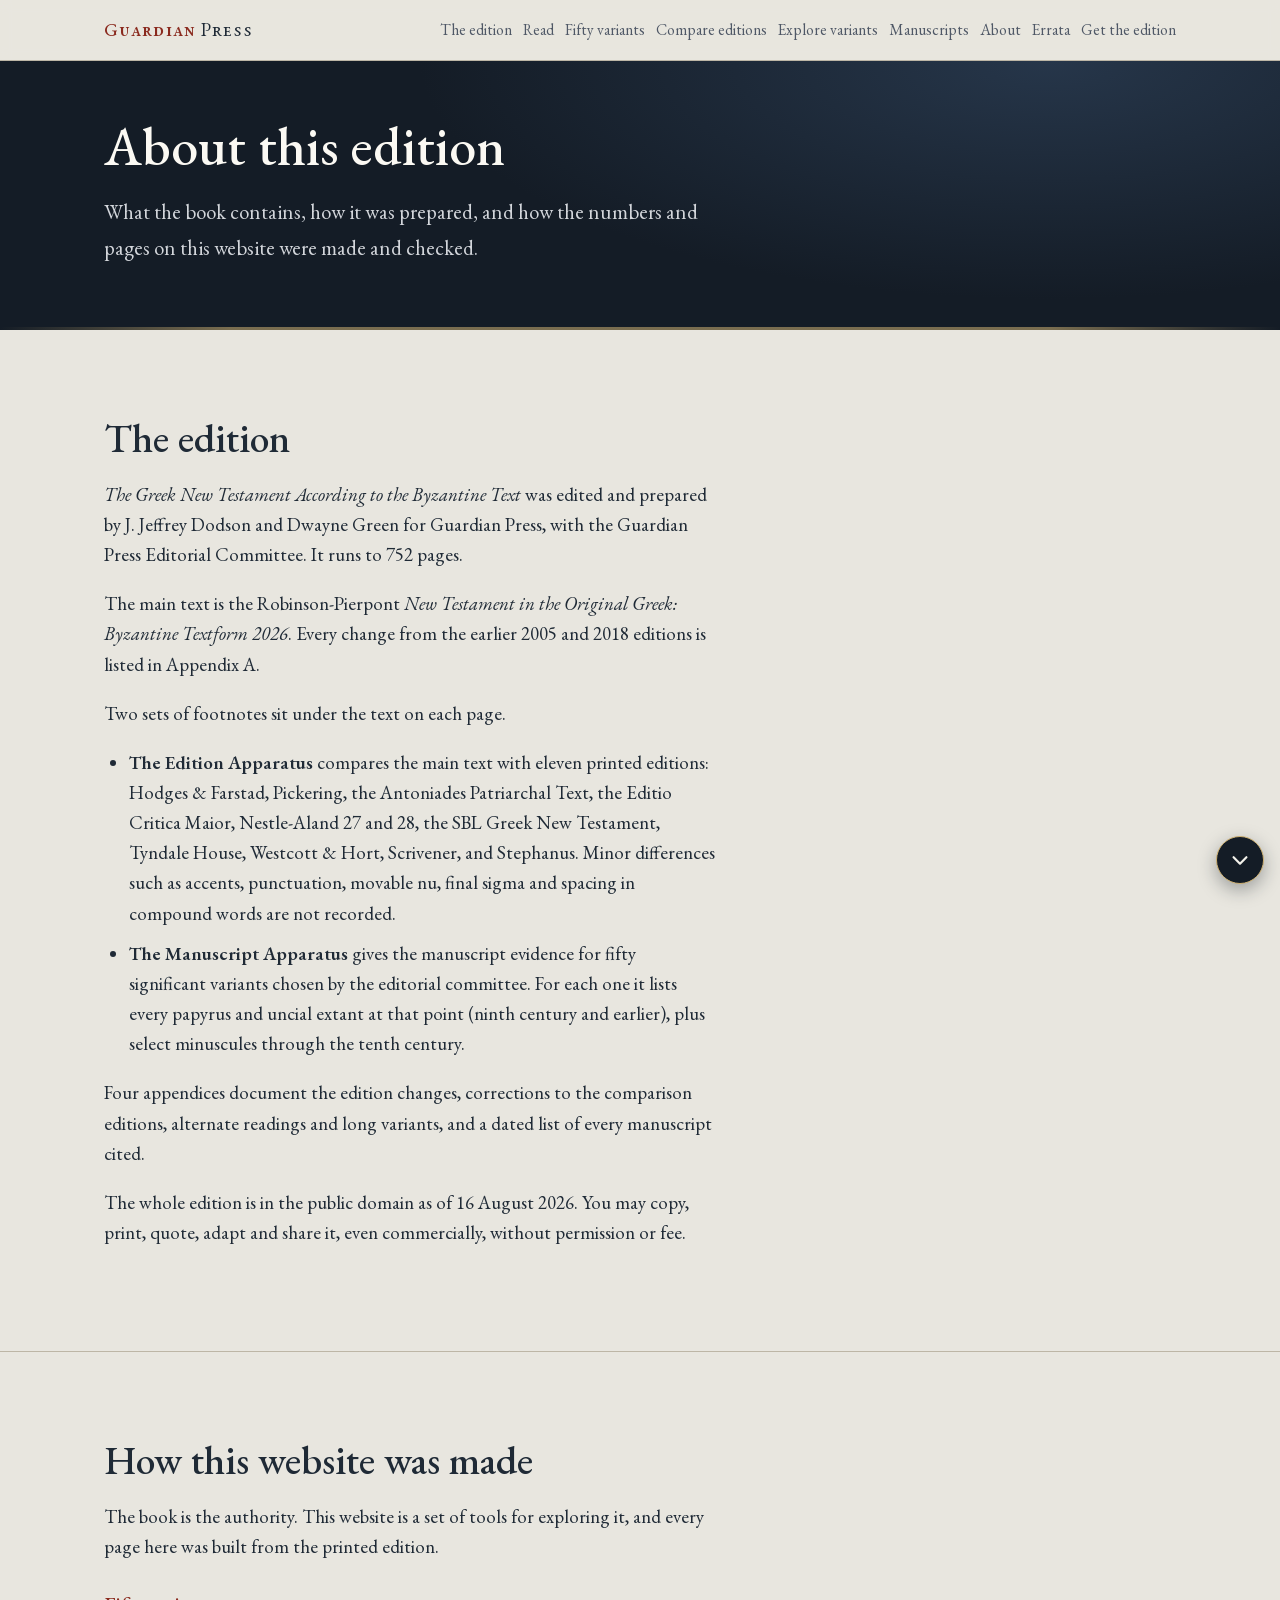
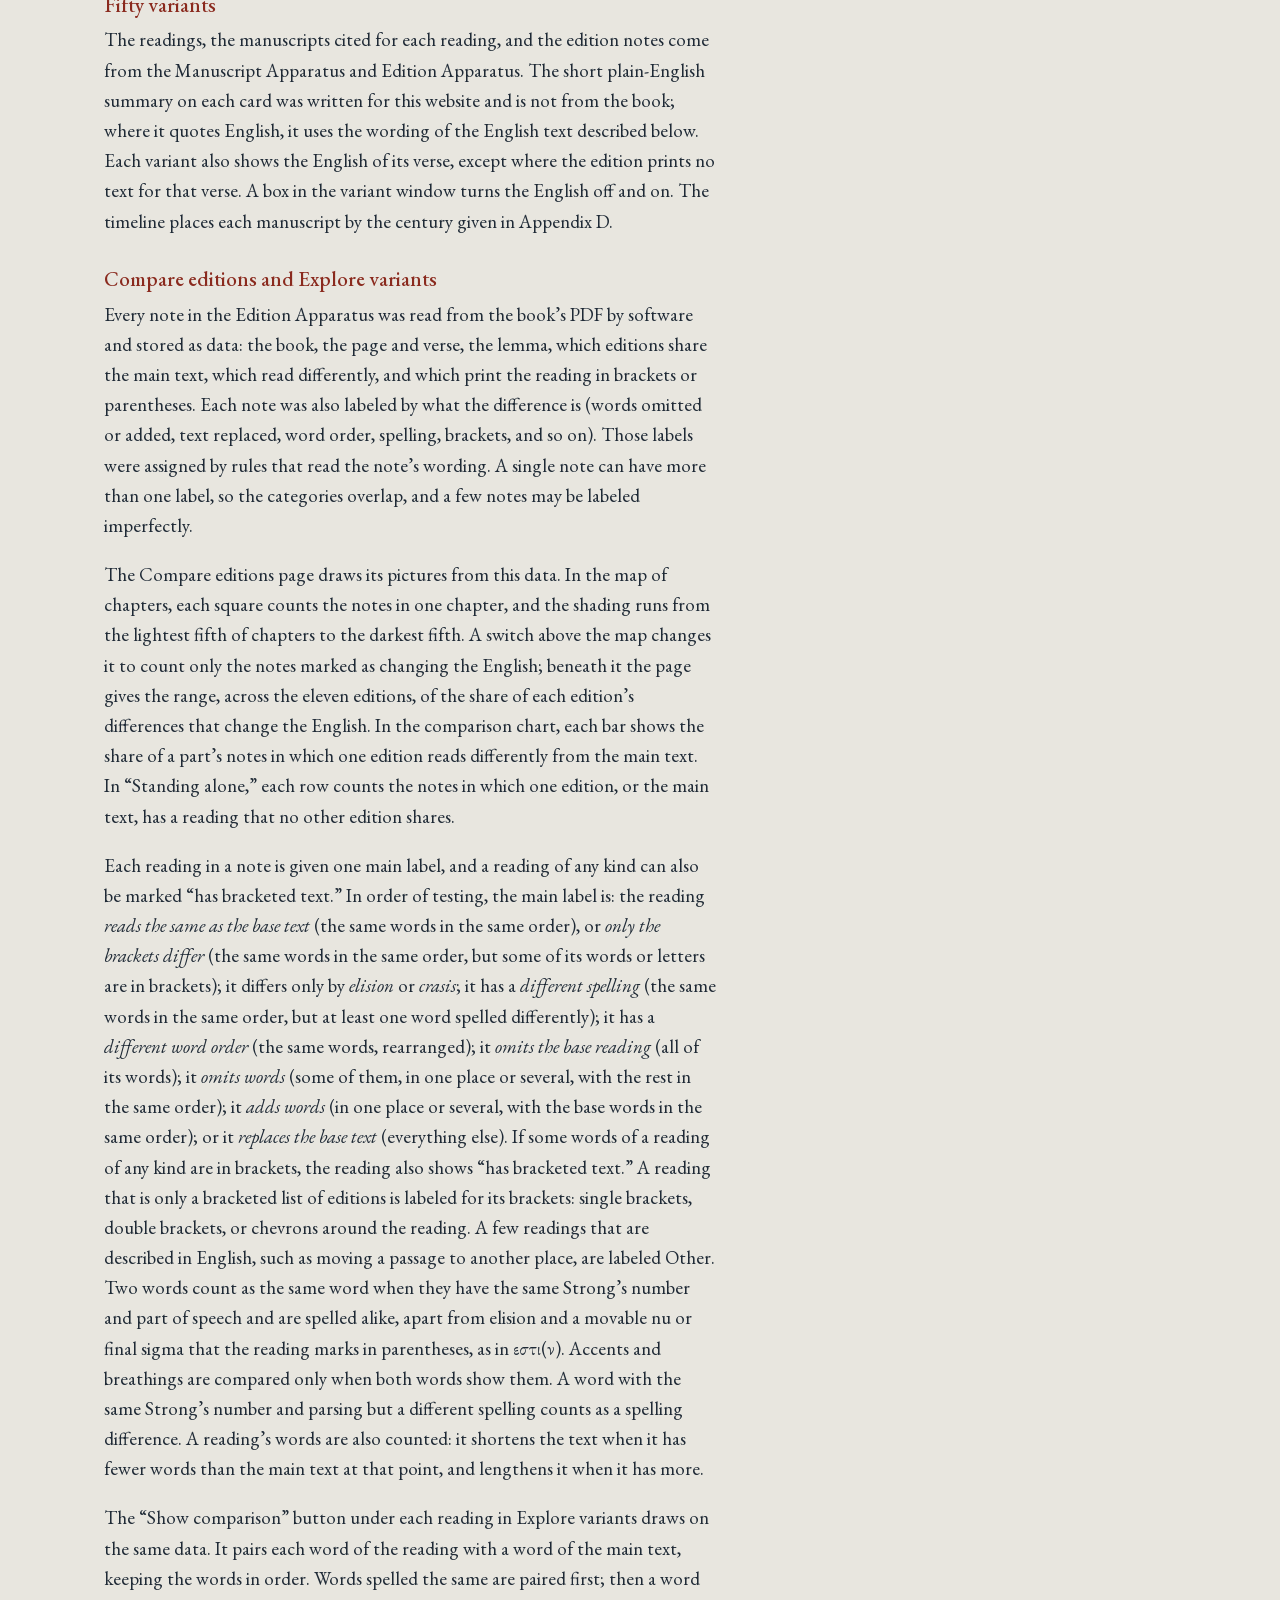
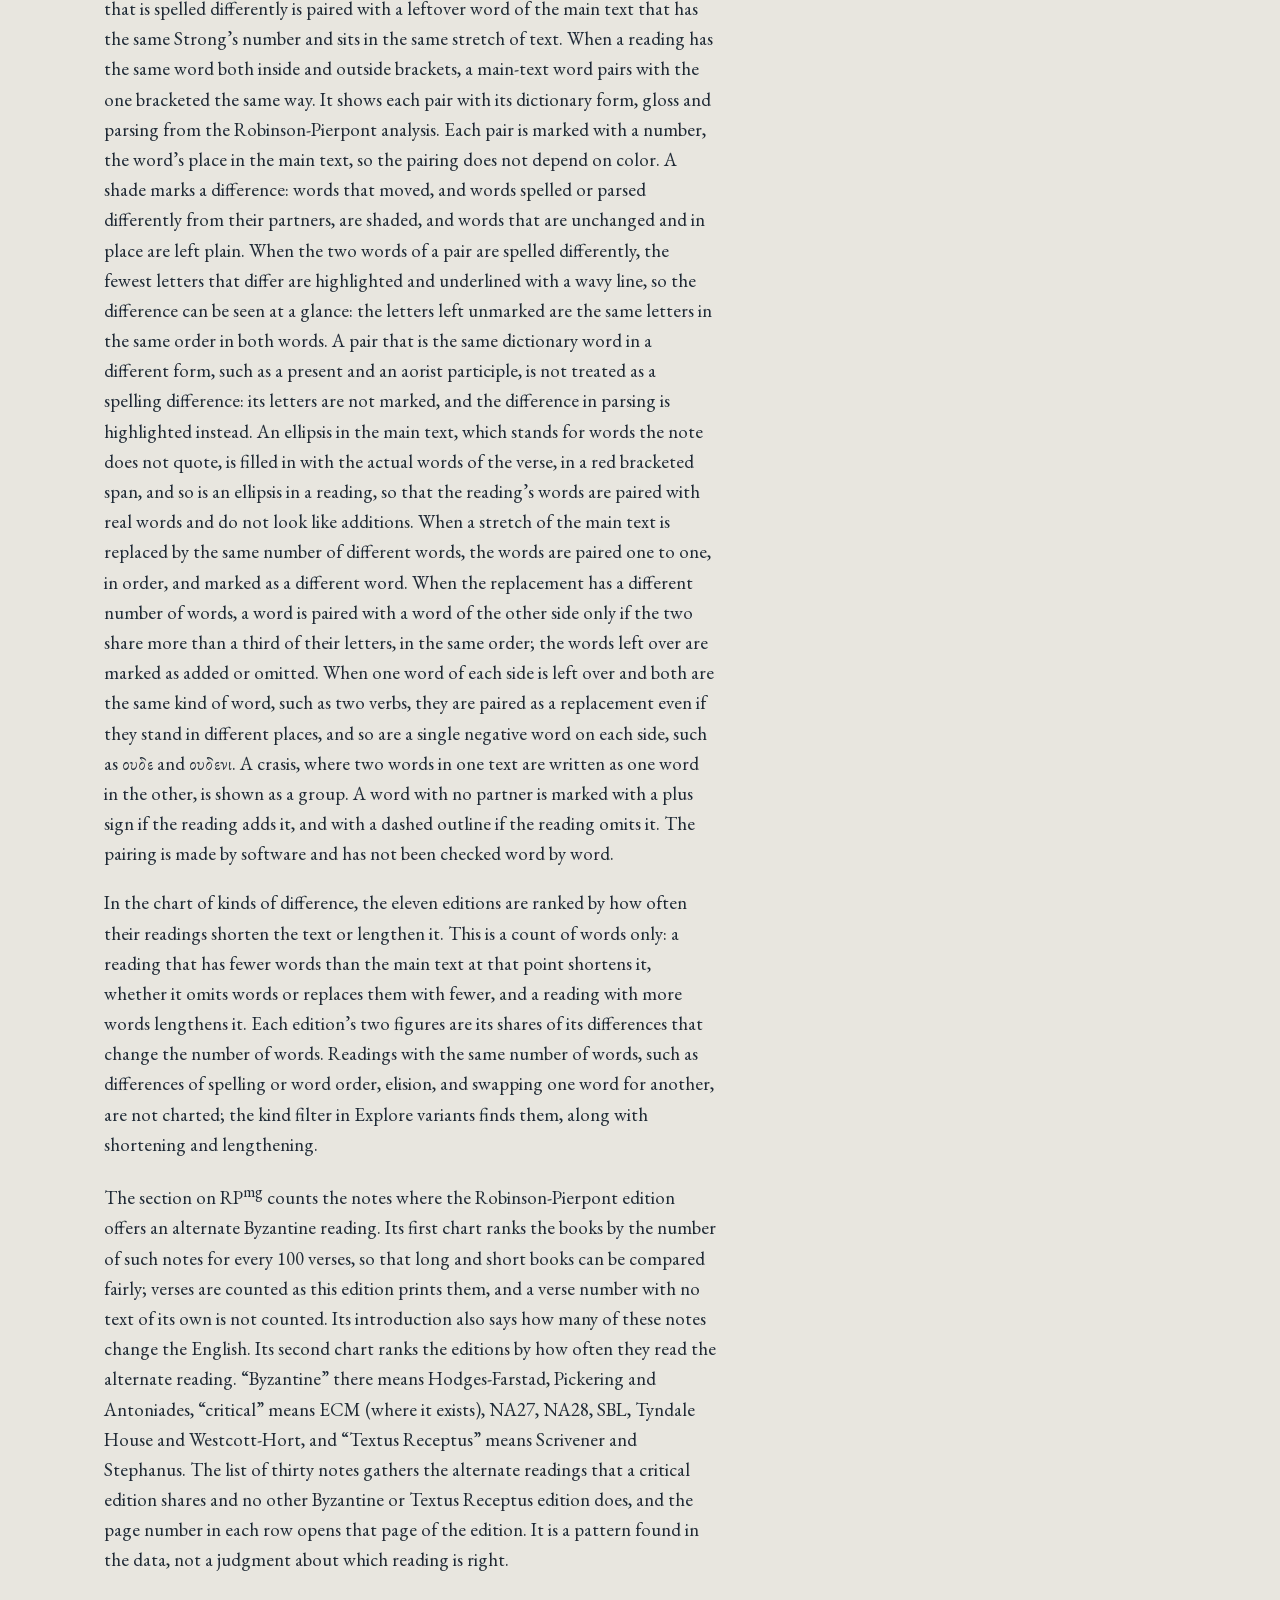
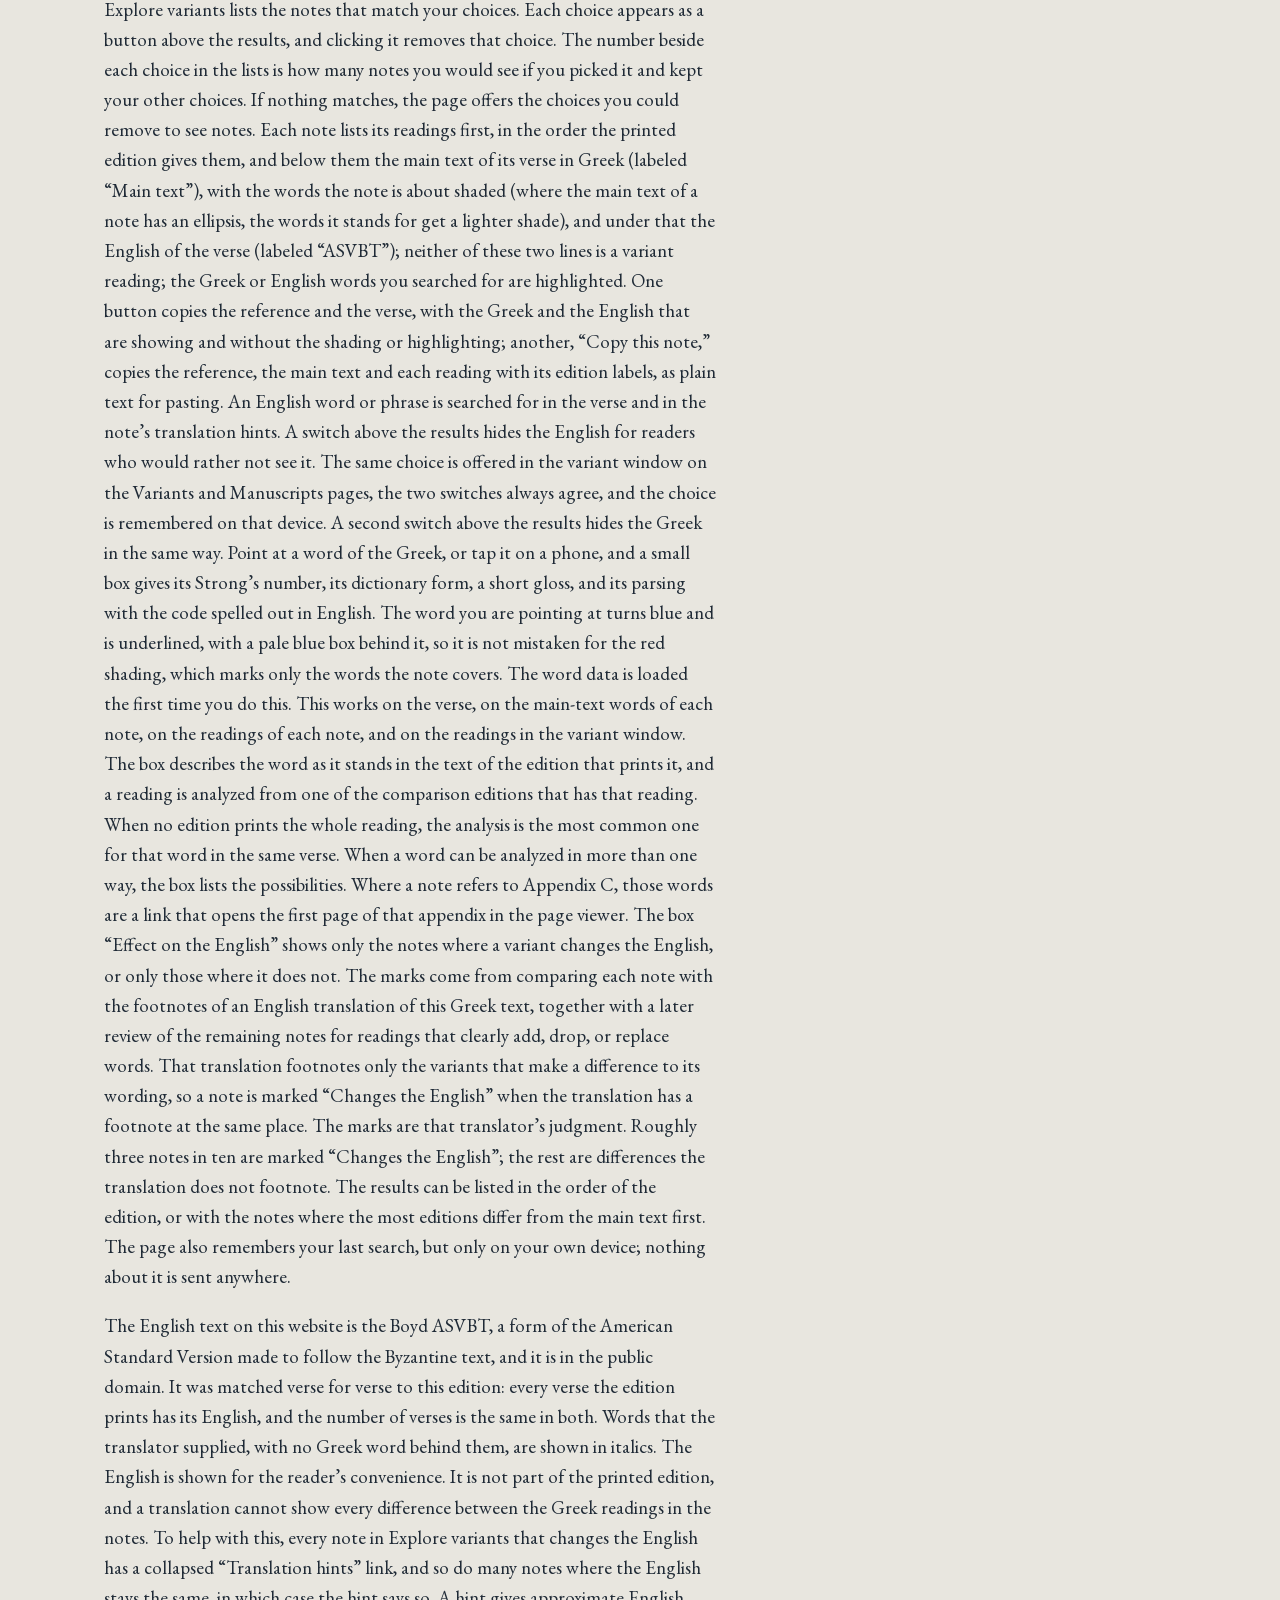
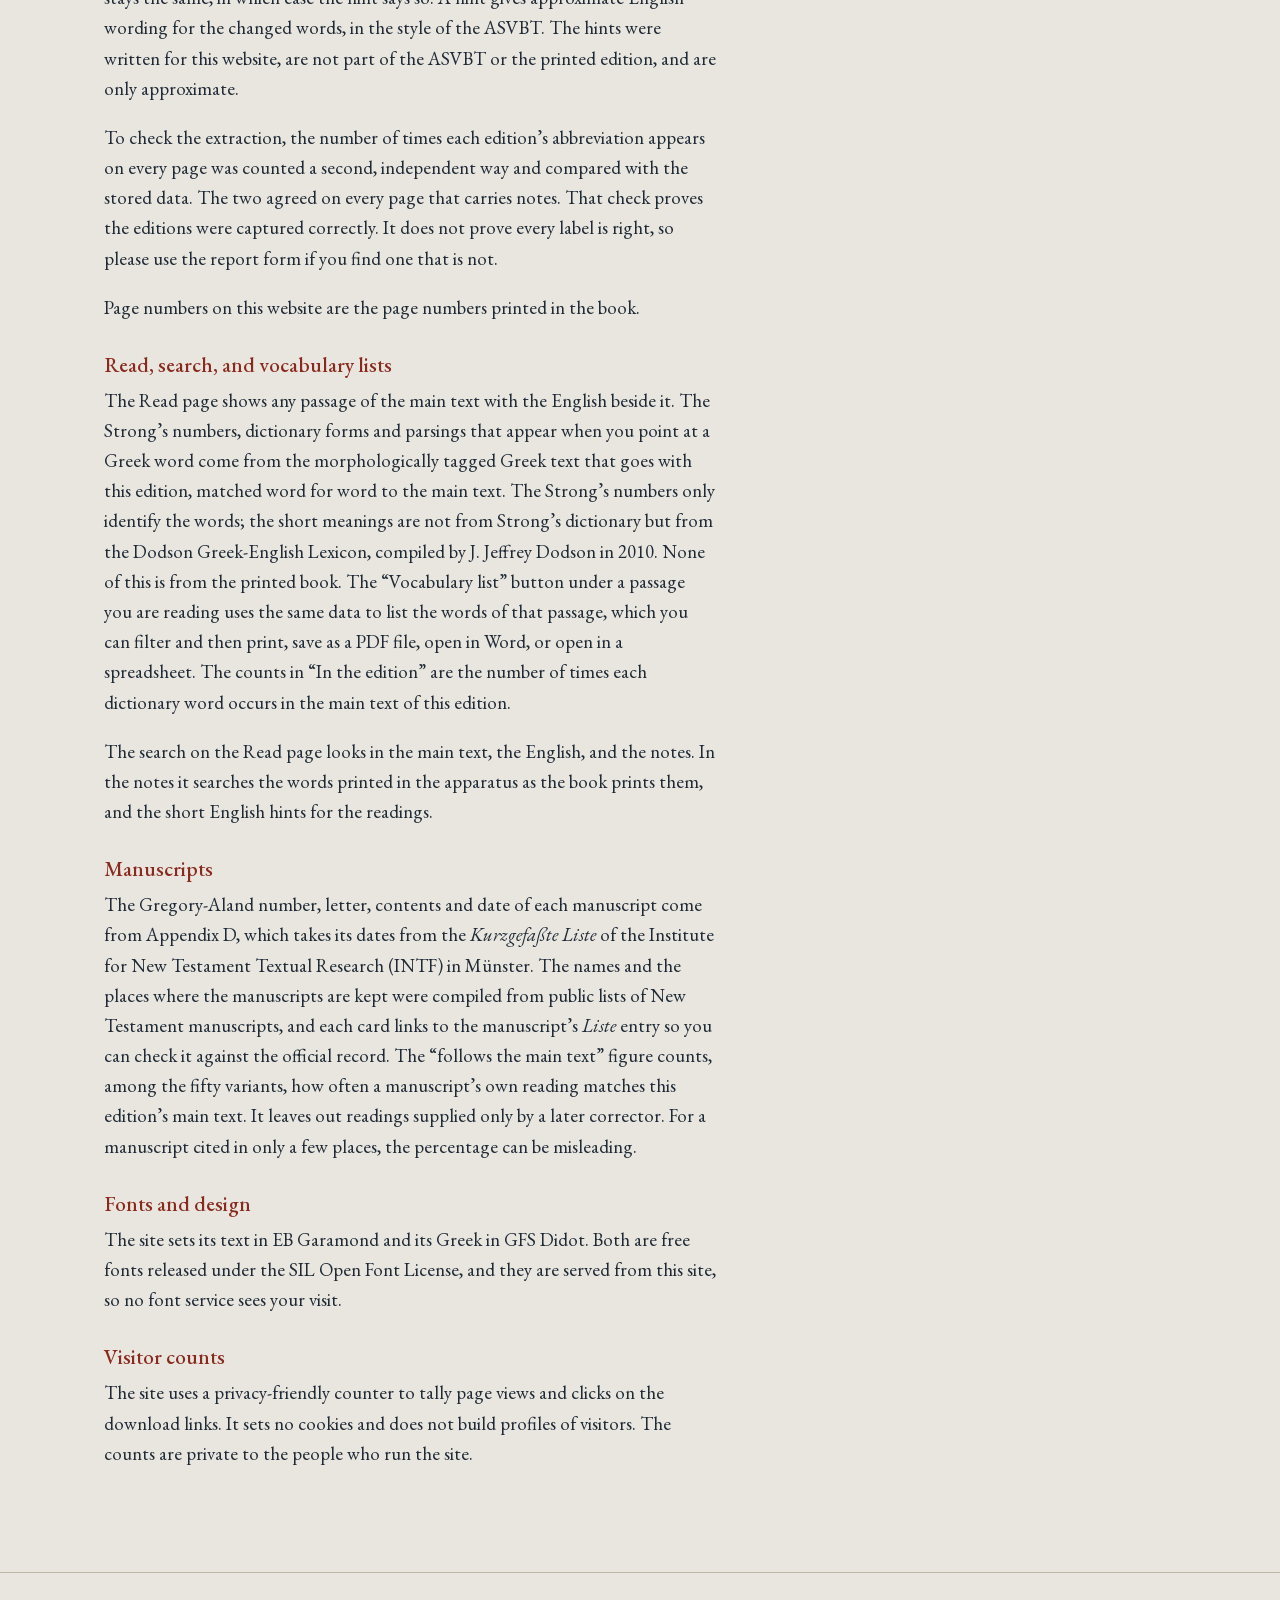
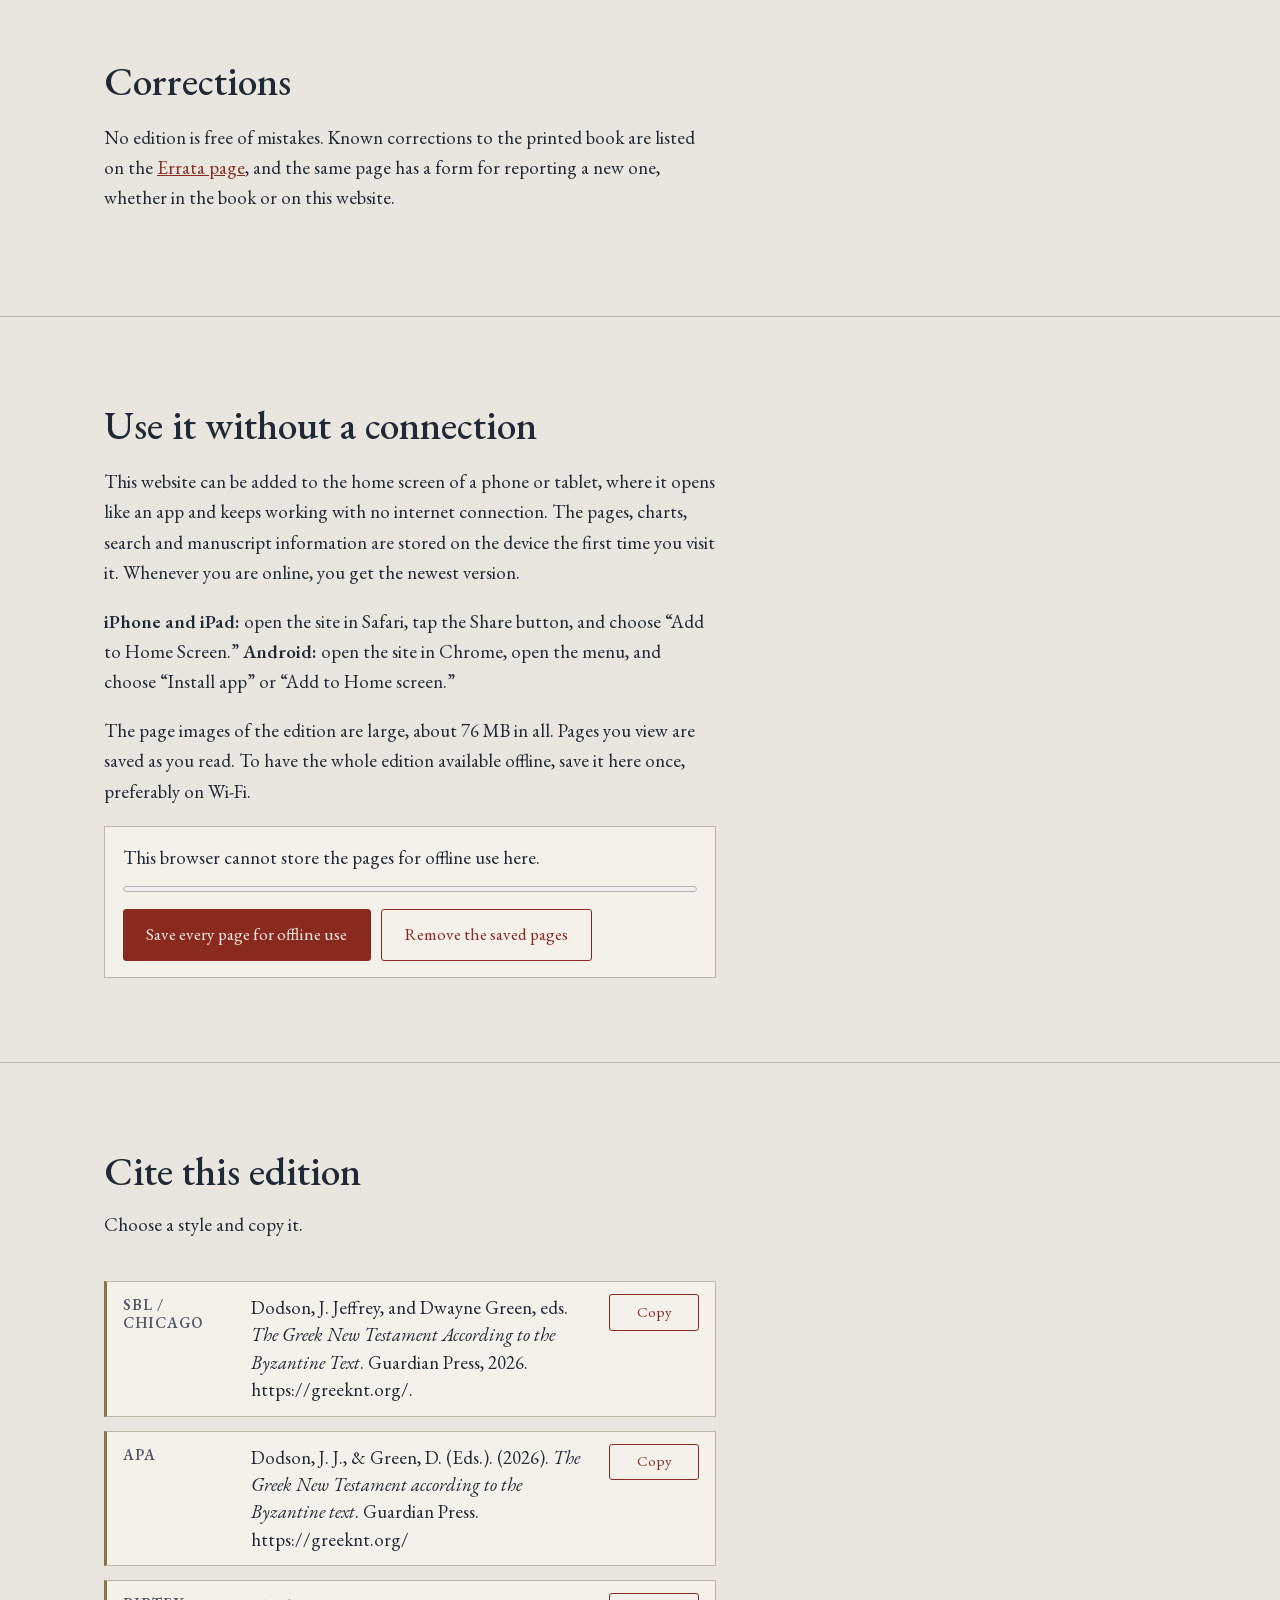
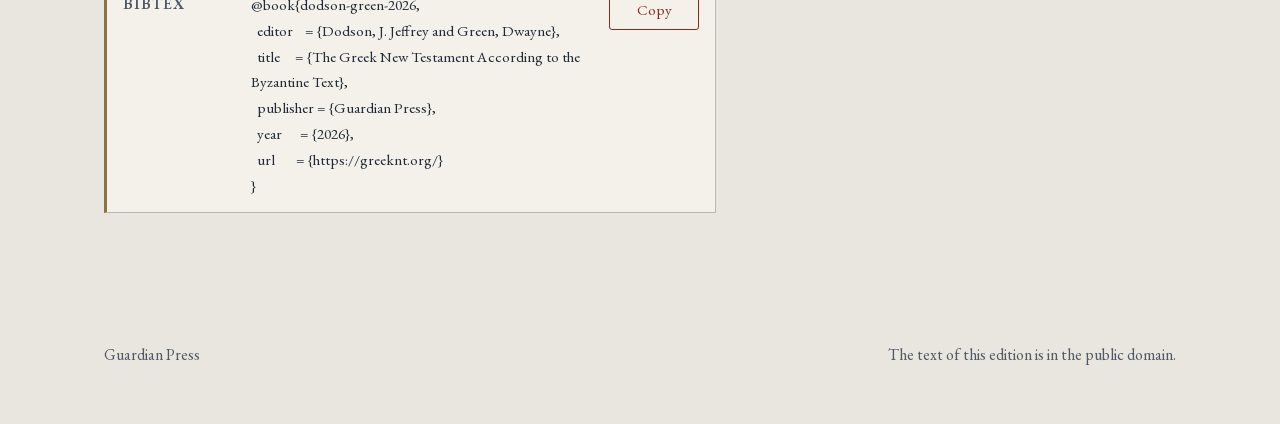
==== commit d03879de: "ASV Byz Adjustments Fixed spacing after comma problem in English text. Made bracketed text appear as" ====
--- a/about.html
+++ b/about.html
@@ -102,7 +102,7 @@
       <p>In the chart of kinds of difference, the eleven editions are ranked by how often their readings shorten the text or lengthen it. This is a count of words only: a reading that has fewer words than the main text at that point shortens it, whether it omits words or replaces them with fewer, and a reading with more words lengthens it. Each edition’s two figures are its shares of its differences that change the number of words. Readings with the same number of words, such as differences of spelling or word order, elision, and swapping one word for another, are not charted; the kind filter in Explore variants finds them, along with shortening and lengthening.</p>
       <p>The section on RP<sup>mg</sup> counts the notes where the Robinson-Pierpont edition offers an alternate Byzantine reading. Its first chart ranks the books by the number of such notes for every 100 verses, so that long and short books can be compared fairly; verses are counted as this edition prints them, and a verse number with no text of its own is not counted. Its introduction also says how many of these notes change the English. Its second chart ranks the editions by how often they read the alternate reading. “Byzantine” there means Hodges-Farstad, Pickering and Antoniades, “critical” means ECM (where it exists), NA27, NA28, SBL, Tyndale House and Westcott-Hort, and “Textus Receptus” means Scrivener and Stephanus. The list of thirty notes gathers the alternate readings that a critical edition shares and no other Byzantine or Textus Receptus edition does, and the page number in each row opens that page of the edition. It is a pattern found in the data, not a judgment about which reading is right.</p>
       <p>Explore variants lists the notes that match your choices. Each choice appears as a button above the results, and clicking it removes that choice. The number beside each choice in the lists is how many notes you would see if you picked it and kept your other choices. If nothing matches, the page offers the choices you could remove to see notes. Each note lists its readings first, in the order the printed edition gives them, and below them the main text of its verse in Greek (labeled “Main text”), with the words the note is about shaded (where the main text of a note has an ellipsis, the words it stands for get a lighter shade), and under that the English of the verse (labeled “ASVBT”); neither of these two lines is a variant reading; the Greek or English words you searched for are highlighted. One button copies the reference and the verse, with the Greek and the English that are showing and without the shading or highlighting; another, “Copy this note,” copies the reference, the main text and each reading with its edition labels, as plain text for pasting. An English word or phrase is searched for in the verse and in the note’s translation hints. A switch above the results hides the English for readers who would rather not see it. The same choice is offered in the variant window on the Variants and Manuscripts pages, the two switches always agree, and the choice is remembered on that device. A second switch above the results hides the Greek in the same way. Point at a word of the Greek, or tap it on a phone, and a small box gives its Strong’s number, its dictionary form, a short gloss, and its parsing with the code spelled out in English. The word you are pointing at turns blue and is underlined, with a pale blue box behind it, so it is not mistaken for the red shading, which marks only the words the note covers. The word data is loaded the first time you do this. This works on the verse, on the main-text words of each note, on the readings of each note, and on the readings in the variant window. The box describes the word as it stands in the text of the edition that prints it, and a reading is analyzed from one of the comparison editions that has that reading. When no edition prints the whole reading, the analysis is the most common one for that word in the same verse. When a word can be analyzed in more than one way, the box lists the possibilities. Where a note refers to Appendix C, those words are a link that opens the first page of that appendix in the page viewer. The box “Effect on the English” shows only the notes where a variant changes the English, or only those where it does not. The marks come from comparing each note with the footnotes of an English translation of this Greek text, together with a later review of the remaining notes for readings that clearly add, drop, or replace words. That translation footnotes only the variants that make a difference to its wording, so a note is marked “Changes the English” when the translation has a footnote at the same place. The marks are that translator’s judgment. Roughly three notes in ten are marked “Changes the English”; the rest are differences the translation does not footnote. The results can be listed in the order of the edition, or with the notes where the most editions differ from the main text first. The page also remembers your last search, but only on your own device; nothing about it is sent anywhere.</p>
-      <p>The English text on this website is the Boyd ASVBT, a form of the American Standard Version made to follow the Byzantine text, and it is in the public domain. It was matched verse for verse to this edition: every verse the edition prints has its English, and the number of verses is the same in both. The English is shown for the reader’s convenience. It is not part of the printed edition, and a translation cannot show every difference between the Greek readings in the notes. To help with this, every note in Explore variants that changes the English has a collapsed “Translation hints” link, and so do many notes where the English stays the same, in which case the hint says so. A hint gives approximate English wording for the changed words, in the style of the ASVBT. The hints were written for this website, are not part of the ASVBT or the printed edition, and are only approximate.</p>
+      <p>The English text on this website is the Boyd ASVBT, a form of the American Standard Version made to follow the Byzantine text, and it is in the public domain. It was matched verse for verse to this edition: every verse the edition prints has its English, and the number of verses is the same in both. Words that the translator supplied, with no Greek word behind them, are shown in italics. The English is shown for the reader’s convenience. It is not part of the printed edition, and a translation cannot show every difference between the Greek readings in the notes. To help with this, every note in Explore variants that changes the English has a collapsed “Translation hints” link, and so do many notes where the English stays the same, in which case the hint says so. A hint gives approximate English wording for the changed words, in the style of the ASVBT. The hints were written for this website, are not part of the ASVBT or the printed edition, and are only approximate.</p>
       <p>To check the extraction, the number of times each edition’s abbreviation appears on every page was counted a second, independent way and compared with the stored data. The two agreed on every page that carries notes. That check proves the editions were captured correctly. It does not prove every label is right, so please use the report form if you find one that is not.</p>
       <p>Page numbers on this website are the page numbers printed in the book.</p>
 
